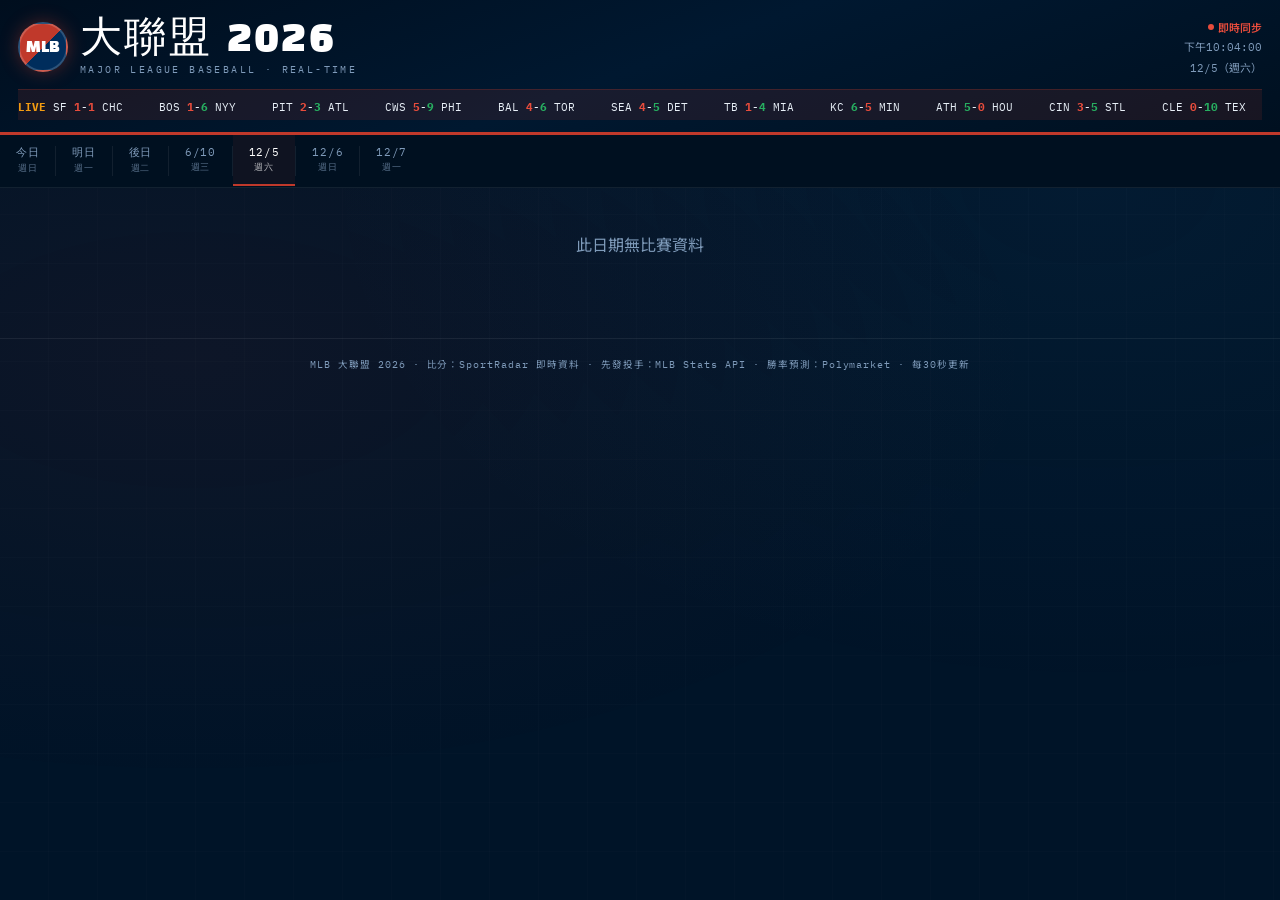
==== mlb.html @ 1796a5bc "创建 mlb.html" ====
<!DOCTYPE html>
<html lang="zh-TW">
<head>
<meta charset="UTF-8">
<meta name="viewport" content="width=device-width, initial-scale=1.0">
<title>MLB 大聯盟 2026</title>
<link href="https://fonts.googleapis.com/css2?family=Black+Han+Sans&family=IBM+Plex+Mono:wght@400;600;700&family=Noto+Sans+TC:wght@300;400;700&display=swap" rel="stylesheet">
<style>
:root {
  --navy:#001428; --navy2:#001f3f; --navy3:#002d5c;
  --red:#c0392b; --red2:#e74c3c;
  --gold:#f39c12; --grass:#27ae60; --sky:#3498db;
  --text:#e8f0f8; --muted:#7f9bba;
  --card:rgba(0,31,63,0.75); --border:rgba(255,255,255,0.07);
}
*{margin:0;padding:0;box-sizing:border-box;}
body{
  font-family:'IBM Plex Mono','Noto Sans TC',monospace;
  background:var(--navy); color:var(--text);
  min-height:100vh; overflow-x:hidden;
}
body::before{
  content:'';position:fixed;inset:0;pointer-events:none;z-index:0;
  background:
    radial-gradient(ellipse at 15% 40%,rgba(192,57,43,.07) 0%,transparent 55%),
    radial-gradient(ellipse at 85% 20%,rgba(52,152,219,.06) 0%,transparent 50%),
    repeating-linear-gradient(0deg,transparent,transparent 48px,rgba(255,255,255,.012) 48px,rgba(255,255,255,.012) 49px),
    repeating-linear-gradient(90deg,transparent,transparent 48px,rgba(255,255,255,.012) 48px,rgba(255,255,255,.012) 49px);
}
.wrap{position:relative;z-index:1;}

/* ─ HEADER ─ */
header{
  background:linear-gradient(160deg,#000e1e 0%,#001830 50%,#001020 100%);
  border-bottom:3px solid var(--red);
  padding:16px 18px 12px;
}
.hdr-top{display:flex;align-items:center;justify-content:space-between;gap:10px;margin-bottom:10px;}
.mlb-badge{
  width:50px;height:50px;border-radius:50%;flex-shrink:0;
  background:linear-gradient(135deg,var(--red) 50%,var(--navy3) 50%);
  display:flex;align-items:center;justify-content:center;
  font-family:'Black Han Sans',sans-serif;font-size:.95rem;color:#fff;
  border:2px solid rgba(255,255,255,.18);
  box-shadow:0 0 18px rgba(192,57,43,.4);
}
.mlb-title{font-family:'Black Han Sans',sans-serif;font-size:clamp(1.5rem,5vw,2.6rem);letter-spacing:.05em;color:#fff;line-height:1;}
.mlb-sub{font-size:.6rem;color:var(--muted);letter-spacing:.25em;text-transform:uppercase;margin-top:3px;}
.hdr-right{text-align:right;font-size:.68rem;color:var(--muted);line-height:1.9;}
.live-dot{display:inline-flex;align-items:center;gap:4px;color:var(--red2);font-weight:600;}
.pulse{width:6px;height:6px;background:var(--red2);border-radius:50%;animation:pulse 1s infinite;display:inline-block;}
@keyframes pulse{0%,100%{opacity:1;transform:scale(1)}50%{opacity:.4;transform:scale(.7)}}

/* ticker */
.ticker-wrap{overflow:hidden;background:rgba(192,57,43,.12);border-top:1px solid rgba(192,57,43,.25);padding:5px 0;}
.ticker{display:inline-flex;gap:36px;white-space:nowrap;animation:ticker 50s linear infinite;}
.ticker:hover{animation-play-state:paused;}
@keyframes ticker{from{transform:translateX(0)}to{transform:translateX(-50%)}}
.ti{font-size:.68rem;color:var(--text);}
.ti .w{color:var(--grass);font-weight:700;}
.ti .l{color:var(--red2);font-weight:700;}
.ti .lv{color:var(--gold);font-weight:700;}

/* ─ DATE NAV ─ */
.date-nav{
  display:flex;align-items:center;gap:0;
  background:#001020;border-bottom:1px solid var(--border);
  overflow-x:auto;scrollbar-width:none;
  position:sticky;top:0;z-index:50;
}
.date-nav::-webkit-scrollbar{display:none;}
.date-btn{
  flex-shrink:0;padding:10px 16px;
  font-family:'IBM Plex Mono',monospace;
  font-size:.7rem;letter-spacing:.06em;text-transform:uppercase;
  color:var(--muted);background:none;border:none;cursor:pointer;
  border-bottom:2px solid transparent;white-space:nowrap;transition:all .2s;
}
.date-btn:hover{color:var(--text);}
.date-btn.active{color:#fff;border-bottom-color:var(--red);background:rgba(192,57,43,.08);}
.date-sep{width:1px;height:30px;background:var(--border);flex-shrink:0;}

/* ─ MAIN ─ */
.main{padding:14px 14px 32px;max-width:920px;margin:0 auto;}

/* ─ SECTION TITLE ─ */
.sec-hdr{
  display:flex;align-items:center;gap:10px;
  font-family:'Black Han Sans',sans-serif;
  font-size:1rem;letter-spacing:.1em;color:#fff;margin-bottom:12px;
}
.sec-count{font-size:.65rem;color:var(--muted);font-family:'IBM Plex Mono',monospace;font-weight:normal;}

/* ─ GAME CARD ─ */
.game-card{
  background:var(--card);border:1px solid var(--border);
  border-radius:12px;margin-bottom:10px;overflow:hidden;
  backdrop-filter:blur(6px);
  transition:border-color .2s;
  animation:fadeUp .3s ease both;
}
@keyframes fadeUp{from{opacity:0;transform:translateY(10px)}to{opacity:1;transform:translateY(0)}}
.game-card.live-game{border-color:rgba(192,57,43,.45);}
.game-card.final-game{opacity:.85;}

/* top bar: time + status + venue */
.gc-topbar{
  display:flex;align-items:center;justify-content:space-between;
  padding:8px 14px 6px;
  border-bottom:1px solid var(--border);
  font-size:.62rem;color:var(--muted);gap:8px;
}
.gc-status-live{
  display:inline-flex;align-items:center;gap:4px;
  color:var(--red2);font-weight:700;font-size:.65rem;
  background:rgba(192,57,43,.12);border:1px solid rgba(192,57,43,.3);
  padding:1px 7px;border-radius:8px;
}
.gc-status-final{color:var(--muted);}
.gc-status-sched{color:var(--sky);}
.gc-venue{font-size:.58rem;color:var(--muted);flex:1;text-align:right;overflow:hidden;text-overflow:ellipsis;white-space:nowrap;}

/* score row */
.gc-score-row{
  display:grid;grid-template-columns:1fr 100px 1fr;
  align-items:center;gap:8px;padding:12px 14px 10px;
}
.gc-team{display:flex;align-items:center;gap:8px;font-size:.88rem;font-weight:700;}
.gc-team.away{flex-direction:row-reverse;text-align:right;}
.team-badge{
  width:30px;height:30px;border-radius:50%;
  display:flex;align-items:center;justify-content:center;
  font-size:.56rem;font-weight:700;flex-shrink:0;
  border:1px solid rgba(255,255,255,.14);
}
.gc-mid{text-align:center;}
.gc-score{
  font-family:'Black Han Sans',sans-serif;
  font-size:1.8rem;color:#fff;line-height:1;letter-spacing:.04em;
}
.gc-score.live-score{color:var(--gold);}
.gc-inning{font-size:.6rem;color:var(--red2);margin-top:2px;font-weight:700;}
.gc-vs{font-size:.75rem;color:var(--muted);font-weight:400;}
.gc-tw-time{font-size:.6rem;color:var(--sky);margin-top:2px;}

/* linescore */
.gc-linescore{
  display:flex;overflow-x:auto;scrollbar-width:none;
  padding:0 14px 6px;gap:2px;
}
.gc-linescore::-webkit-scrollbar{display:none;}
.ls-cell{
  min-width:22px;text-align:center;
  font-size:.55rem;font-family:'IBM Plex Mono',monospace;
  padding:2px 1px;
}
.ls-cell.header{color:var(--muted);}
.ls-cell.total{color:var(--gold);font-weight:700;border-left:1px solid var(--border);padding-left:5px;}
.ls-team-label{font-size:.55rem;color:var(--muted);min-width:28px;padding:2px 4px 2px 0;flex-shrink:0;}

/* pitcher row */
.gc-pitchers{
  padding:6px 14px 8px;
  display:grid;grid-template-columns:1fr auto 1fr;
  gap:6px;border-top:1px solid var(--border);
  font-size:.62rem;
}
.gc-pitcher-side{color:var(--muted);}
.gc-pitcher-side span{color:var(--text);font-weight:600;}
.gc-pitcher-sep{text-align:center;color:var(--border);}

/* win/loss pitcher */
.gc-decisions{
  padding:4px 14px 6px;
  font-size:.6rem;color:var(--muted);
  border-top:1px solid var(--border);
}

/* ─ PREDICTION BAR ─ */
.gc-predict{
  padding:8px 14px 10px;
  border-top:1px solid var(--border);
}
.gc-predict-label{
  font-size:.58rem;letter-spacing:.15em;text-transform:uppercase;
  color:var(--muted);margin-bottom:6px;
  display:flex;justify-content:space-between;align-items:center;
}
.gc-predict-label a{color:var(--sky);text-decoration:none;font-size:.56rem;}
.predict-bar-wrap{
  position:relative;height:22px;border-radius:6px;overflow:hidden;
  background:rgba(255,255,255,.06);
  display:flex;
}
.predict-bar-away{
  height:100%;background:linear-gradient(90deg,rgba(52,152,219,.7),rgba(52,152,219,.4));
  display:flex;align-items:center;justify-content:flex-start;
  padding-left:8px;
  font-size:.62rem;font-weight:700;color:#fff;
  transition:width .7s;white-space:nowrap;
  min-width:0;
}
.predict-bar-home{
  height:100%;background:linear-gradient(90deg,rgba(243,156,18,.4),rgba(243,156,18,.7));
  display:flex;align-items:center;justify-content:flex-end;
  padding-right:8px;
  font-size:.62rem;font-weight:700;color:#fff;
  transition:width .7s;white-space:nowrap;
  min-width:0;
}
.predict-teams{
  display:flex;justify-content:space-between;
  font-size:.6rem;color:var(--muted);margin-top:3px;
}
.predict-no-data{font-size:.62rem;color:var(--muted);font-style:italic;}

/* ─ DAY DIVIDER ─ */
.day-divider{
  display:flex;align-items:center;gap:10px;margin:16px 0 10px;
}
.day-divider-label{
  font-family:'Black Han Sans',sans-serif;
  font-size:.9rem;color:var(--gold);letter-spacing:.1em;white-space:nowrap;
}
.day-divider-line{flex:1;height:1px;background:var(--border);}
.day-divider-count{font-size:.62rem;color:var(--muted);}

/* ─ STANDINGS ─ */
.standings-grid{display:grid;grid-template-columns:repeat(auto-fill,minmax(280px,1fr));gap:10px;}
.std-card{background:var(--card);border:1px solid var(--border);border-radius:10px;overflow:hidden;}
.std-div{
  padding:8px 14px;background:rgba(192,57,43,.12);
  border-bottom:1px solid var(--border);
  font-family:'Black Han Sans',sans-serif;font-size:.82rem;letter-spacing:.1em;color:var(--red2);
}
.std-row{
  display:grid;grid-template-columns:18px 1fr 36px 36px 38px 48px;
  gap:4px;padding:6px 14px;
  font-size:.68rem;border-bottom:1px solid rgba(255,255,255,.03);align-items:center;
}
.std-row:last-child{border-bottom:none;}
.std-hdr{color:var(--muted);font-size:.58rem;letter-spacing:.08em;}
.std-rank{color:var(--muted);}
.std-name{font-weight:600;}
.std-w{color:var(--grass);font-weight:700;}
.std-l{color:var(--red2);}
.std-gb{color:var(--muted);}
.std-pct{color:var(--gold);font-weight:700;}

/* loading */
.loading{text-align:center;padding:40px;color:var(--muted);}
.spinner{width:30px;height:30px;border:3px solid rgba(52,152,219,.2);border-top-color:var(--sky);border-radius:50%;animation:spin .7s linear infinite;margin:0 auto 10px;}
@keyframes spin{to{transform:rotate(360deg)}}

/* team colors */
.tc-NYY{background:linear-gradient(135deg,#003087,#1a4a9b);}
.tc-BOS{background:linear-gradient(135deg,#bd3039,#0d2b56);}
.tc-LAD{background:linear-gradient(135deg,#005a9c,#ef3e42);}
.tc-SF{background:linear-gradient(135deg,#fd5a1e,#27251f);}
.tc-SFG{background:linear-gradient(135deg,#fd5a1e,#27251f);}
.tc-CHC{background:linear-gradient(135deg,#0e3386,#cc3433);}
.tc-STL{background:linear-gradient(135deg,#c41e3a,#0c2340);}
.tc-HOU{background:linear-gradient(135deg,#002d62,#eb6e1f);}
.tc-ATL{background:linear-gradient(135deg,#ce1141,#13274f);}
.tc-PHI{background:linear-gradient(135deg,#e81828,#002d72);}
.tc-NYM{background:linear-gradient(135deg,#002d72,#ff5910);}
.tc-MIL{background:linear-gradient(135deg,#12284b,#b6922e);}
.tc-MIN{background:linear-gradient(135deg,#002b5c,#d31145);}
.tc-TOR{background:linear-gradient(135deg,#134a8e,#1d2d5c);}
.tc-SEA{background:linear-gradient(135deg,#005c5c,#0c2c56);}
.tc-TEX{background:linear-gradient(135deg,#003278,#c0111f);}
.tc-CLE{background:linear-gradient(135deg,#00385d,#e31937);}
.tc-DET{background:linear-gradient(135deg,#0c2340,#fa4616);}
.tc-TB{background:linear-gradient(135deg,#092c5c,#8fbce6);}
.tc-BAL{background:linear-gradient(135deg,#df4601,#000);}
.tc-KC{background:linear-gradient(135deg,#004687,#bd9b60);}
.tc-ATH{background:linear-gradient(135deg,#003831,#efb21e);}
.tc-OAK{background:linear-gradient(135deg,#003831,#efb21e);}
.tc-LAA{background:linear-gradient(135deg,#ba0021,#003263);}
.tc-CWS{background:linear-gradient(135deg,#27251f,#c4ced4);}
.tc-SD{background:linear-gradient(135deg,#2f241d,#ffc425);}
.tc-COL{background:linear-gradient(135deg,#33006f,#c4ced4);}
.tc-MIA{background:linear-gradient(135deg,#00a3e0,#ff6600);}
.tc-WSH{background:linear-gradient(135deg,#ab0003,#14225a);}
.tc-WSN{background:linear-gradient(135deg,#ab0003,#14225a);}
.tc-PIT{background:linear-gradient(135deg,#27251f,#fdb827);}
.tc-CIN{background:linear-gradient(135deg,#c6011f,#000);}
.tc-AZ{background:linear-gradient(135deg,#a71930,#e3d4ad);}
.tc-ARI{background:linear-gradient(135deg,#a71930,#e3d4ad);}

footer{text-align:center;padding:18px;color:var(--muted);font-size:.6rem;letter-spacing:.1em;border-top:1px solid var(--border);margin-top:20px;}

@media(max-width:480px){
  .gc-score-row{grid-template-columns:1fr 80px 1fr;}
  .gc-score{font-size:1.4rem;}
  .standings-grid{grid-template-columns:1fr;}
}
</style>
</head>
<body><div class="wrap">

<!-- HEADER -->
<header>
  <div class="hdr-top">
    <div style="display:flex;align-items:center;gap:12px;">
      <div class="mlb-badge">MLB</div>
      <div>
        <div class="mlb-title">大聯盟 2026</div>
        <div class="mlb-sub">Major League Baseball · Real-Time</div>
      </div>
    </div>
    <div class="hdr-right">
      <div class="live-dot"><span class="pulse"></span>即時同步</div>
      <div id="hdr-time">--:--:--</div>
      <div id="hdr-date">--</div>
    </div>
  </div>
  <div class="ticker-wrap"><div class="ticker" id="ticker"><span class="ti">載入中...</span></div></div>
</header>

<!-- DATE NAV -->
<div class="date-nav" id="date-nav"></div>

<!-- MAIN CONTENT -->
<div class="main" id="main-content">
  <div class="loading"><div class="spinner"></div>載入賽程資料...</div>
</div>

<footer>MLB 大聯盟 2026 · 比分：SportRadar 即時資料 · 先發投手：MLB Stats API · 勝率預測：Polymarket · 每30秒更新</footer>
</div>

<script>
// ─── TEAM DATA ─────────────────────────────────────────
const T = {
  NYY:{zh:'洋基',en:'Yankees',city:'紐約',venue:'洋基體育場'},
  BOS:{zh:'紅襪',en:'Red Sox',city:'波士頓',venue:'芬威球場'},
  TOR:{zh:'藍鳥',en:'Blue Jays',city:'多倫多',venue:'羅傑斯中心'},
  BAL:{zh:'金鶯',en:'Orioles',city:'巴爾的摩',venue:'坎登院子'},
  TB:{zh:'光芒',en:'Rays',city:'坦帕灣',venue:'喬治亞穹頂'},
  CLE:{zh:'守護者',en:'Guardians',city:'克利夫蘭',venue:'普羅格雷斯球場'},
  MIN:{zh:'雙城',en:'Twins',city:'明尼蘇達',venue:'目標球場'},
  DET:{zh:'老虎',en:'Tigers',city:'底特律',venue:'科默里卡球場'},
  KC:{zh:'皇家',en:'Royals',city:'堪薩斯城',venue:'卡夫曼體育場'},
  CWS:{zh:'白襪',en:'White Sox',city:'芝加哥',venue:'保障費率球場'},
  HOU:{zh:'太空人',en:'Astros',city:'休士頓',venue:'美粒果球場'},
  SEA:{zh:'水手',en:'Mariners',city:'西雅圖',venue:'T-Mobile球場'},
  TEX:{zh:'遊騎兵',en:'Rangers',city:'德州',venue:'環球人壽球場'},
  LAA:{zh:'天使',en:'Angels',city:'洛杉磯',venue:'天使體育場'},
  ATH:{zh:'運動家',en:'Athletics',city:'薩克拉門托',venue:'薩克拉門托球場'},
  OAK:{zh:'運動家',en:'Athletics',city:'薩克拉門托',venue:'薩克拉門托球場'},
  NYM:{zh:'大都會',en:'Mets',city:'紐約',venue:'花旗球場'},
  ATL:{zh:'勇士',en:'Braves',city:'亞特蘭大',venue:'信任公園'},
  PHI:{zh:'費城人',en:'Phillies',city:'費城',venue:'公民銀行球場'},
  MIA:{zh:'馬林魚',en:'Marlins',city:'邁阿密',venue:'羅恩馬利斯球場'},
  WSH:{zh:'國民',en:'Nationals',city:'華盛頓',venue:'國民球場'},
  WSN:{zh:'國民',en:'Nationals',city:'華盛頓',venue:'國民球場'},
  CHC:{zh:'小熊',en:'Cubs',city:'芝加哥',venue:'瑞格利球場'},
  STL:{zh:'紅雀',en:'Cardinals',city:'聖路易',venue:'布希體育場'},
  MIL:{zh:'釀酒人',en:'Brewers',city:'密爾瓦基',venue:'美國家族球場'},
  PIT:{zh:'海盜',en:'Pirates',city:'匹茲堡',venue:'PNC球場'},
  CIN:{zh:'紅人',en:'Reds',city:'辛辛那提',venue:'大美利堅球場'},
  LAD:{zh:'道奇',en:'Dodgers',city:'洛杉磯',venue:'道奇體育場'},
  SF:{zh:'巨人',en:'Giants',city:'舊金山',venue:'神諭球場'},
  SFG:{zh:'巨人',en:'Giants',city:'舊金山',venue:'神諭球場'},
  SD:{zh:'教士',en:'Padres',city:'聖地牙哥',venue:'皮特科球場'},
  AZ:{zh:'響尾蛇',en:'Diamondbacks',city:'亞利桑那',venue:'蔡斯球場'},
  ARI:{zh:'響尾蛇',en:'Diamondbacks',city:'亞利桑那',venue:'蔡斯球場'},
  COL:{zh:'落磯',en:'Rockies',city:'科羅拉多',venue:'庫爾斯球場'},
};
function ti(a){ return T[a]||T[a?.toUpperCase()]||{zh:a,en:a,city:'',venue:''}; }
function tc(a){ return 'tc-'+(a||'').toUpperCase(); }

// ─── STATE ─────────────────────────────────────────────
let allGames = [];           // raw SportRadar games
let mlbGames = {};           // date→[games with pitchers+venue from MLB API]
let polyOdds = {};           // gameKey→{away:pct, home:pct}
let selectedDate = '';
let refreshTimer = null;

// ─── CLOCK ─────────────────────────────────────────────
function tick(){
  const n=new Date();
  document.getElementById('hdr-time').textContent=n.toLocaleTimeString('zh-TW');
  document.getElementById('hdr-date').textContent=n.toLocaleDateString('zh-TW',{month:'numeric',day:'numeric',weekday:'short'});
}
tick(); setInterval(tick,1000);

// ─── DATE HELPERS ───────────────────────────────────────
function isoDate(d){ return d.toISOString().slice(0,10); }
function addDays(d,n){ const r=new Date(d); r.setDate(r.getDate()+n); return r; }

function buildDateNav(dates){
  const nav=document.getElementById('date-nav');
  const labels={0:'今日',1:'明日',2:'後日'};
  nav.innerHTML = dates.map((dt,i)=>{
    const d=new Date(dt+'T12:00:00');
    const label=labels[i]||d.toLocaleDateString('zh-TW',{month:'numeric',day:'numeric'});
    const wk=d.toLocaleDateString('zh-TW',{weekday:'short'});
    return `<button class="date-btn ${dt===selectedDate?'active':''}" onclick="selectDate('${dt}')">${label}<br><span style="font-size:.56rem;opacity:.7">${wk}</span></button>
    ${i<dates.length-1?'<div class="date-sep"></div>':''}`;
  }).join('');
}

function selectDate(dt){
  selectedDate=dt;
  document.querySelectorAll('.date-btn').forEach(b=>b.classList.remove('active'));
  event.currentTarget.classList.add('active');
  renderMain();
}

// ─── TICKER ────────────────────────────────────────────
function buildTicker(){
  const recent=allGames.filter(g=>g.status==='closed'||g.status==='inprogress');
  if(!recent.length) return;
  const items=recent.map(g=>{
    const hs=g.score?.[g.home]??0, as=g.score?.[g.away]??0;
    const lv=g.status==='inprogress'?`<span class="lv">LIVE</span> `:'';
    const hw=hs>as,aw=as>hs;
    return `<span class="ti">${lv}${g.away} <span class="${aw?'w':'l'}">${as}</span>-<span class="${hw?'w':'l'}">${hs}</span> ${g.home}</span>`;
  });
  const all=[...items,...items].join('');
  document.getElementById('ticker').innerHTML=all;
}

// ─── LOAD SPORTRADAR SCORES ─────────────────────────────
async function loadSRScores(){
  // inject scores from the pre-fetched SportRadar data
  // We refresh this by calling the fetch_sports_data equivalent via MLB Stats API linescore
  // (SportRadar is fetched server-side; we use MLB Stats API here in browser)
  // This function merges SR scores into allGames
}

// ─── LOAD MLB STATS API (pitchers + venue + live scores) ─
async function fetchMLBDay(dt){
  if(mlbGames[dt]) return mlbGames[dt];
  try{
    const r=await fetch(`https://statsapi.mlb.com/api/v1/schedule?sportId=1&date=${dt}&hydrate=probablePitcher(stats(type=season)),linescore,team,venue&gameType=R`);
    const d=await r.json();
    mlbGames[dt]=d.dates?.[0]?.games||[];
    return mlbGames[dt];
  }catch(e){ return []; }
}

// ─── LOAD WIN PREDICTIONS (DRatings + Dimers via Claude API) ──
async function fetchWinOdds(){
  // Build list of today's matchups for the AI to look up
  const todayGames = allGames.filter(g => {
    const dt = new Date(g.start_time).toISOString().slice(0,10);
    return dt === selectedDate && g.status === 'scheduled';
  });
  if(!todayGames.length) return;

  const matchupList = todayGames.map(g => {
    const aT=ti(g.away), hT=ti(g.home);
    return `${aT.en} (${g.away}) @ ${hT.en} (${g.home})`;
  }).join('\n');

  try {
    const res = await fetch('https://api.anthropic.com/v1/messages', {
      method: 'POST',
      headers: { 'Content-Type': 'application/json' },
      body: JSON.stringify({
        model: 'claude-sonnet-4-20250514',
        max_tokens: 1000,
        tools: [{ type: 'web_search_20250305', name: 'web_search' }],
        messages: [{
          role: 'user',
          content: `Search dratings.com/predictor/mlb-baseball-predictions and dimers.com/bet-hub/mlb/schedule for today's MLB win probabilities.

For each of these matchups, find the win probability % for each team from BOTH sites, then return the AVERAGE:
${matchupList}

Return ONLY valid JSON, no markdown, no explanation. Format:
{"games":[{"away":"NYY","home":"BOS","awayPct":45,"homePct":55,"source":"DRatings+Dimers avg"}]}`
        }]
      })
    });

    const data = await res.json();
    const textBlock = data.content?.find(b => b.type === 'text');
    if(!textBlock) return;

    let jsonStr = textBlock.text.trim();
    jsonStr = jsonStr.replace(/```json|```/g,'').trim();
    const parsed = JSON.parse(jsonStr);

    for(const g of (parsed.games||[])){
      const key = `${g.away}-${g.home}`;
      const key2 = `${g.home}-${g.away}`;
      winOdds[key]  = { away: g.awayPct, home: g.homePct, source: g.source||'DRatings+Dimers' };
      winOdds[key2] = { away: g.homePct, home: g.awayPct, source: g.source||'DRatings+Dimers' };
    }
    console.log('✅ Win odds loaded:', Object.keys(winOdds).length, 'matchups');
  } catch(e) {
    console.warn('Win odds fetch failed:', e);
  }
}

// ─── BUILD PREDICT BAR ──────────────────────────────────
function predictBar(awayAbbr, homeAbbr, awayPct, homePct, slug){
  if(awayPct==null||homePct==null){
    return `<div class="gc-predict">
      <div class="gc-predict-label"><span>🎯 勝率預測</span><a href="https://polymarket.com/sports/baseball/mlb" target="_blank">Polymarket ↗</a></div>
      <div class="predict-no-data">暫無預測資料</div>
    </div>`;
  }
  const ap=Math.max(awayPct,2), hp=Math.max(homePct,2);
  const awayAt=T[awayAbbr], homeAt=T[homeAbbr];
  const aName=awayAt?.zh||awayAbbr, hName=homeAt?.zh||homeAbbr;
  const link=slug?`https://polymarket.com/event/${slug}`:'https://polymarket.com/sports/baseball/mlb';
  return `<div class="gc-predict">
    <div class="gc-predict-label"><span>🎯 Polymarket 勝率預測</span><a href="${link}" target="_blank">查看 ↗</a></div>
    <div class="predict-bar-wrap">
      <div class="predict-bar-away" style="width:${ap}%">${ap}%</div>
      <div class="predict-bar-home" style="width:${hp}%">${hp}%</div>
    </div>
    <div class="predict-teams">
      <span>${aName} (客)</span>
      <span>${hName} (主)</span>
    </div>
  </div>`;
}

// ─── RENDER ONE GAME CARD ───────────────────────────────
function renderCard(g, mlb, delay){
  const homeA=g.home, awayA=g.away;
  const homeT=ti(homeA), awayT=ti(awayA);
  const status=g.status; // inprogress / closed / scheduled
  const homeScore=g.score?.[homeA]??null;
  const awayScore=g.score?.[awayA]??null;

  // ── status bar ──
  let statusHTML='';
  let timeHTML='';
  const startUTC=new Date(g.start_time);
  const twTime=startUTC.toLocaleString('zh-TW',{hour:'2-digit',minute:'2-digit',timeZone:'Asia/Taipei',hour12:false});
  const twDate=startUTC.toLocaleDateString('zh-TW',{month:'numeric',day:'numeric',timeZone:'Asia/Taipei'});

  if(status==='inprogress'){
    // get inning from MLB linescore if available
    const inn=mlb?.linescore?.currentInning||'';
    const half=mlb?.linescore?.inningHalf||'';
    const halfSym=half==='Top'?'▲':half==='Bottom'?'▼':'';
    statusHTML=`<span class="gc-status-live"><span class="pulse"></span>${halfSym}${inn}局 進行中</span>`;
  } else if(status==='closed'){
    statusHTML=`<span class="gc-status-final">最終比分</span>`;
  } else {
    statusHTML=`<span class="gc-status-sched">🕐 ${twDate} ${twTime} 台灣時間</span>`;
  }

  // ── venue ──
  const venueName = mlb?.venue?.name || homeT.venue || '';

  // ── score display ──
  let scoreBlock='';
  if(status==='inprogress'||status==='closed'){
    scoreBlock=`<div class="gc-score ${status==='inprogress'?'live-score':''}">${awayScore} - ${homeScore}</div>`;
  } else {
    scoreBlock=`<div class="gc-vs">VS</div><div class="gc-tw-time">${twTime}</div>`;
  }

  // ── linescore innings ──
  let linescoreHTML='';
  const ls=mlb?.linescore;
  if(ls&&ls.innings&&ls.innings.length&&(status==='inprogress'||status==='closed')){
    const innings=ls.innings;
    const awayRuns=innings.map(i=>i.away?.runs??'-');
    const homeRuns=innings.map(i=>i.home?.runs??'-');
    const numInnings=innings.length;
    linescoreHTML=`<div class="gc-linescore">
      <span class="ls-team-label">${awayA}</span>
      ${awayRuns.map((r,i)=>`<span class="ls-cell">${r}</span>`).join('')}
      <span class="ls-cell total">${awayScore}</span>
    </div>
    <div class="gc-linescore">
      <span class="ls-team-label">${homeA}</span>
      ${homeRuns.map((r,i)=>`<span class="ls-cell">${r}</span>`).join('')}
      <span class="ls-cell total">${homeScore}</span>
    </div>`;
  }

  // ── probable pitchers ──
  let pitcherHTML='';
  const ap=mlb?.teams?.away?.probablePitcher;
  const hp=mlb?.teams?.home?.probablePitcher;
  if(ap||hp){
    function pInfo(p){
      if(!p) return `<div class="gc-pitcher-side">TBD</div>`;
      const stats=p.stats?.find(s=>s.type?.displayName==='season')?.splits?.[0]?.stat||{};
      const era=stats.era??'-.--', w=stats.wins??0, l=stats.losses??0;
      return `<div class="gc-pitcher-side">⚾ <span>${p.fullName}</span><br>${w}-${l} ERA ${era}</div>`;
    }
    pitcherHTML=`<div class="gc-pitchers">
      ${pInfo(ap)}
      <div style="text-align:center;color:var(--border);font-size:.7rem;padding:0 4px;">│</div>
      ${pInfo(hp)}
    </div>`;
  }

  // ── win/loss pitcher (final) ──
  let decisionsHTML='';
  // (no data from SR game list; shown when available)

  // ── prediction ──
  const key=`${awayA}-${homeA}`;
  const odds=polyOdds[key]||polyOdds[`${awayA.toUpperCase()}-${homeA.toUpperCase()}`];
  const predHTML=predictBar(awayA, homeA, odds?.away||null, odds?.home||null, odds?.slug||'');

  return `<div class="game-card ${status==='inprogress'?'live-game':status==='closed'?'final-game':''}" style="animation-delay:${delay}ms">
    <div class="gc-topbar">
      ${statusHTML}
      <div class="gc-venue">🏟 ${venueName}</div>
    </div>
    <div class="gc-score-row">
      <div class="gc-team away">
        <div class="team-badge ${tc(awayA)}">${awayA}</div>
        <div>
          <div>${awayT.zh}</div>
          <div style="font-size:.58rem;color:var(--muted)">${awayA}</div>
        </div>
      </div>
      <div class="gc-mid">${scoreBlock}</div>
      <div class="gc-team">
        <div class="team-badge ${tc(homeA)}">${homeA}</div>
        <div>
          <div>${homeT.zh}</div>
          <div style="font-size:.58rem;color:var(--muted)">${homeA}</div>
        </div>
      </div>
    </div>
    ${linescoreHTML}
    ${pitcherHTML}
    ${predHTML}
  </div>`;
}

// ─── GROUP GAMES BY DATE ────────────────────────────────
function groupByDate(games){
  const map={};
  for(const g of games){
    const dt=new Date(g.start_time).toLocaleDateString('zh-TW',{year:'numeric',month:'2-digit',day:'2-digit',timeZone:'Asia/Taipei'}).replace(/\//g,'-');
    // convert zh date to ISO
    const parts=g.start_time.slice(0,10);
    if(!map[parts]) map[parts]=[];
    map[parts].push(g);
  }
  return map;
}

// ─── RENDER MAIN ────────────────────────────────────────
async function renderMain(){
  const mc=document.getElementById('main-content');
  mc.innerHTML='<div class="loading"><div class="spinner"></div>載入中...</div>';

  const mlbDay=await fetchMLBDay(selectedDate);

  // merge SR scores with MLB data by team abbreviation
  const srGames=allGames.filter(g=>{
    const d=new Date(g.start_time).toISOString().slice(0,10);
    return d===selectedDate;
  });

  // also get next 2 days scheduled from allGames
  let displayDates=[selectedDate];

  // find MLB game for a SR game
  function findMLBGame(g){
    return mlbDay.find(m=>{
      const mh=m.teams?.home?.team?.abbreviation;
      const ma=m.teams?.away?.team?.abbreviation;
      return (mh===g.home||mh===g.away)&&(ma===g.away||ma===g.home);
    });
  }

  if(!srGames.length && !mlbDay.length){
    mc.innerHTML=`<div style="text-align:center;padding:30px;color:var(--muted)">此日期無比賽資料</div>`;
    return;
  }

  // if SR has no data for this date (future), use MLB API data only
  let cards='';
  let count=0;

  if(srGames.length){
    srGames.forEach((g,i)=>{
      const mlb=findMLBGame(g);
      cards+=renderCard(g,mlb,i*40);
      count++;
    });
  } else {
    // use MLB API games only (scheduled future)
    mlbDay.forEach((m,i)=>{
      const homeA=m.teams?.home?.team?.abbreviation||'';
      const awayA=m.teams?.away?.team?.abbreviation||'';
      const fake={
        id:m.gamePk,
        status:'scheduled',
        start_time:m.gameDate,
        home:homeA,away:awayA,
        score:{},
        teams:{[homeA]:{name:homeA},[awayA]:{name:awayA}},
      };
      cards+=renderCard(fake,m,i*40);
      count++;
    });
  }

  const dateLabel=new Date(selectedDate+'T12:00:00').toLocaleDateString('zh-TW',{month:'long',day:'numeric',weekday:'long'});
  mc.innerHTML=`
    <div class="sec-hdr">
      <span>⚾ ${dateLabel}</span>
      <span class="sec-count">${count} 場比賽</span>
    </div>
    ${cards}
  `;
}

// ─── MAIN INIT ──────────────────────────────────────────
async function init(){
  // inject SportRadar data (already fetched server-side via tools)
  allGames = SPORTRADAR_GAMES;

  // compute available dates from allGames
  const dateSet=new Set();
  for(const g of allGames){
    const dt=new Date(g.start_time).toISOString().slice(0,10);
    dateSet.add(dt);
  }
  // also add next 3 days
  const today=new Date();
  for(let i=0;i<4;i++){
    dateSet.add(isoDate(addDays(today,i)));
  }
  const dates=[...dateSet].sort().slice(0,7);

  // pick today or first date with games
  const todayISO=isoDate(today);
  selectedDate=dates.includes(todayISO)?todayISO:dates[0]||todayISO;

  buildDateNav(dates);
  buildTicker();
  await Promise.all([renderMain(), fetchPolyOdds()]);

  // re-render after poly loads
  renderMain();

  // refresh every 30s
  refreshTimer=setInterval(async()=>{
    // clear mlbGames cache for today to refetch live data
    delete mlbGames[selectedDate];
    await renderMain();
    buildTicker();
  }, 30000);
}

// ─── SPORTRADAR DATA (injected from server) ─────────────
const SPORTRADAR_GAMES = [
  {"id":"a9ae8574","status":"inprogress","start_time":"2026-06-08T00:30:00+00:00","home":"CHC","away":"SF","score":{"CHC":1,"SF":1}},
  {"id":"52a6fae1","status":"scheduled","start_time":"2026-06-08T22:35:00+00:00","home":"BAL","away":"SEA","score":{}},
  {"id":"3c7c17e7","status":"scheduled","start_time":"2026-06-08T22:40:00+00:00","home":"TB","away":"BOS","score":{}},
  {"id":"66990254","status":"scheduled","start_time":"2026-06-08T22:40:00+00:00","home":"CLE","away":"NYY","score":{}},
  {"id":"95b57ec2","status":"scheduled","start_time":"2026-06-08T23:07:00+00:00","home":"TOR","away":"PHI","score":{}},
  {"id":"3042c795","status":"scheduled","start_time":"2026-06-09T01:38:00+00:00","home":"LAA","away":"HOU","score":{}},
  {"id":"5b04aa79","status":"scheduled","start_time":"2026-06-09T01:40:00+00:00","home":"SD","away":"CIN","score":{}},
  {"id":"4c6ec49e","status":"scheduled","start_time":"2026-06-09T01:45:00+00:00","home":"SF","away":"WSH","score":{}},
  {"id":"b6d00fa3","status":"scheduled","start_time":"2026-06-09T02:05:00+00:00","home":"ATH","away":"MIL","score":{}},
  {"id":"894a443a","status":"scheduled","start_time":"2026-06-09T22:35:00+00:00","home":"BAL","away":"SEA","score":{}},
  {"id":"5c97693b","status":"scheduled","start_time":"2026-06-09T22:40:00+00:00","home":"MIA","away":"AZ","score":{}},
  {"id":"aaa4ad34","status":"scheduled","start_time":"2026-06-09T22:40:00+00:00","home":"TB","away":"BOS","score":{}},
  {"id":"b568903b","status":"scheduled","start_time":"2026-06-09T22:40:00+00:00","home":"CLE","away":"NYY","score":{}},
  {"id":"bed034ae","status":"scheduled","start_time":"2026-06-09T22:40:00+00:00","home":"DET","away":"MIN","score":{}},
  {"id":"d8400862","status":"scheduled","start_time":"2026-06-09T22:40:00+00:00","home":"PIT","away":"LAD","score":{}},
  {"id":"936aa385","status":"scheduled","start_time":"2026-06-09T23:07:00+00:00","home":"TOR","away":"PHI","score":{}},
  {"id":"87143836","status":"scheduled","start_time":"2026-06-09T23:10:00+00:00","home":"NYM","away":"STL","score":{}},
  {"id":"5d15be81","status":"scheduled","start_time":"2026-06-09T23:40:00+00:00","home":"CWS","away":"ATL","score":{}},
  {"id":"ace6b424","status":"scheduled","start_time":"2026-06-09T23:40:00+00:00","home":"KC","away":"TEX","score":{}},
  {"id":"806d4626","status":"scheduled","start_time":"2026-06-10T00:40:00+00:00","home":"COL","away":"CHC","score":{}},
  {"id":"a7640683","status":"scheduled","start_time":"2026-06-10T01:38:00+00:00","home":"LAA","away":"HOU","score":{}},
  {"id":"5063d62a","status":"scheduled","start_time":"2026-06-10T01:40:00+00:00","home":"SD","away":"CIN","score":{}},
  {"id":"ee6c157d","status":"scheduled","start_time":"2026-06-10T01:45:00+00:00","home":"SF","away":"WSH","score":{}},
  {"id":"e53207bd","status":"scheduled","start_time":"2026-06-10T02:05:00+00:00","home":"ATH","away":"MIL","score":{}},
  {"id":"5f390cee","status":"closed","start_time":"2026-06-07T17:35:00+00:00","home":"NYY","away":"BOS","score":{"NYY":6,"BOS":1}},
  {"id":"e50095d6","status":"closed","start_time":"2026-06-07T17:35:00+00:00","home":"ATL","away":"PIT","score":{"ATL":3,"PIT":2}},
  {"id":"fb676497","status":"closed","start_time":"2026-06-07T17:35:00+00:00","home":"PHI","away":"CWS","score":{"PHI":9,"CWS":5}},
  {"id":"eb1ddf5f","status":"closed","start_time":"2026-06-07T17:37:00+00:00","home":"TOR","away":"BAL","score":{"TOR":6,"BAL":4}},
  {"id":"ecb31b84","status":"closed","start_time":"2026-06-07T17:40:00+00:00","home":"DET","away":"SEA","score":{"DET":5,"SEA":4}},
  {"id":"fc5427ae","status":"closed","start_time":"2026-06-07T17:40:00+00:00","home":"MIA","away":"TB","score":{"MIA":4,"TB":1}},
  {"id":"2c5b3423","status":"closed","start_time":"2026-06-07T18:10:00+00:00","home":"MIN","away":"KC","score":{"MIN":5,"KC":6}},
  {"id":"aa09b9a4","status":"closed","start_time":"2026-06-07T18:10:00+00:00","home":"HOU","away":"ATH","score":{"HOU":0,"ATH":5}},
  {"id":"a3bb6c39","status":"closed","start_time":"2026-06-07T18:15:00+00:00","home":"STL","away":"CIN","score":{"STL":5,"CIN":3}},
  {"id":"0ffffd5b","status":"closed","start_time":"2026-06-07T18:35:00+00:00","home":"TEX","away":"CLE","score":{"TEX":10,"CLE":0}},
  {"id":"cd62e495","status":"closed","start_time":"2026-06-07T19:10:00+00:00","home":"COL","away":"MIL","score":{"COL":4,"MIL":12}},
  {"id":"7a341386","status":"closed","start_time":"2026-06-07T19:15:00+00:00","home":"AZ","away":"WSH","score":{"AZ":5,"WSH":1}},
  {"id":"aad880ef","status":"closed","start_time":"2026-06-07T20:10:00+00:00","home":"SD","away":"NYM","score":{"SD":3,"NYM":7}},
  {"id":"f4445ead","status":"closed","start_time":"2026-06-07T20:10:00+00:00","home":"LAD","away":"LAA","score":{"LAD":5,"LAA":13}}
];

init();

// Live score auto-refresh via MLB Stats API
async function refreshLiveScores(){
  // re-fetch MLB API for today to get updated linescores
  delete mlbGames[selectedDate];
  await renderMain();
}
setInterval(refreshLiveScores, 30000);
</script>
</body>
</html>
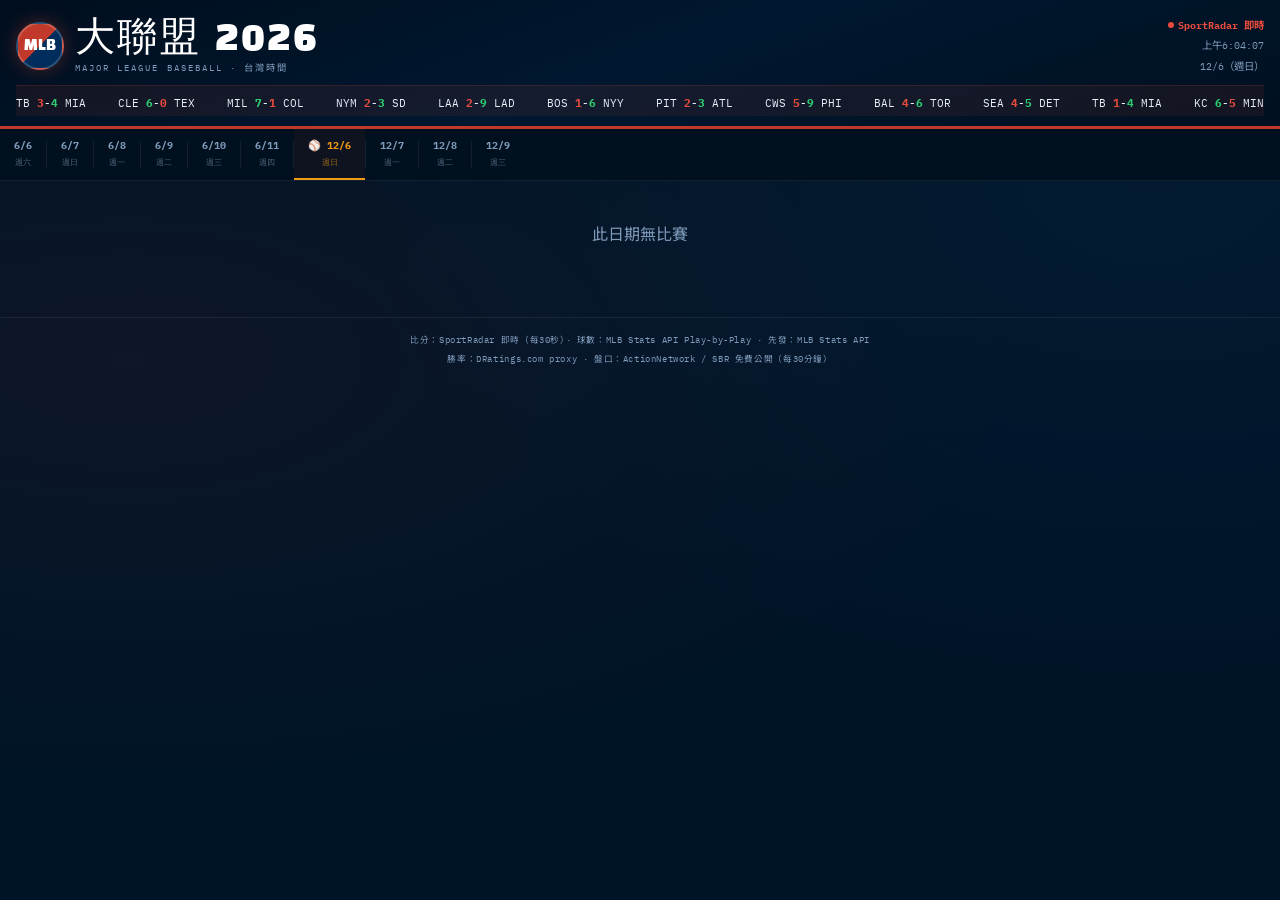
==== commit 4a801dad: "更新 mlb.html" ====
--- a/mlb.html
+++ b/mlb.html
@@ -6,258 +6,154 @@
 <title>MLB 大聯盟 2026</title>
 <link href="https://fonts.googleapis.com/css2?family=Black+Han+Sans&family=IBM+Plex+Mono:wght@400;600;700&family=Noto+Sans+TC:wght@300;400;700&display=swap" rel="stylesheet">
 <style>
-:root {
-  --navy:#001428; --navy2:#001f3f; --navy3:#002d5c;
-  --red:#c0392b; --red2:#e74c3c;
-  --gold:#f39c12; --grass:#27ae60; --sky:#3498db;
-  --text:#e8f0f8; --muted:#7f9bba;
-  --card:rgba(0,31,63,0.75); --border:rgba(255,255,255,0.07);
+:root{
+  --navy:#001428;--navy2:#001f3f;--navy3:#002d5c;
+  --red:#c0392b;--red2:#e74c3c;
+  --gold:#f39c12;--grass:#2ecc71;--sky:#3498db;
+  --text:#e8f0f8;--muted:#7f9bba;
+  --card:rgba(0,28,56,0.88);--border:rgba(255,255,255,0.07);
 }
 *{margin:0;padding:0;box-sizing:border-box;}
-body{
-  font-family:'IBM Plex Mono','Noto Sans TC',monospace;
-  background:var(--navy); color:var(--text);
-  min-height:100vh; overflow-x:hidden;
-}
-body::before{
-  content:'';position:fixed;inset:0;pointer-events:none;z-index:0;
-  background:
-    radial-gradient(ellipse at 15% 40%,rgba(192,57,43,.07) 0%,transparent 55%),
-    radial-gradient(ellipse at 85% 20%,rgba(52,152,219,.06) 0%,transparent 50%),
-    repeating-linear-gradient(0deg,transparent,transparent 48px,rgba(255,255,255,.012) 48px,rgba(255,255,255,.012) 49px),
-    repeating-linear-gradient(90deg,transparent,transparent 48px,rgba(255,255,255,.012) 48px,rgba(255,255,255,.012) 49px);
-}
+body{font-family:'IBM Plex Mono','Noto Sans TC',monospace;background:var(--navy);color:var(--text);min-height:100vh;overflow-x:hidden;}
+body::before{content:'';position:fixed;inset:0;pointer-events:none;z-index:0;
+  background:radial-gradient(ellipse at 10% 40%,rgba(192,57,43,.07) 0%,transparent 55%),
+             radial-gradient(ellipse at 90% 20%,rgba(52,152,219,.05) 0%,transparent 50%);}
 .wrap{position:relative;z-index:1;}
 
-/* ─ HEADER ─ */
-header{
-  background:linear-gradient(160deg,#000e1e 0%,#001830 50%,#001020 100%);
-  border-bottom:3px solid var(--red);
-  padding:16px 18px 12px;
-}
-.hdr-top{display:flex;align-items:center;justify-content:space-between;gap:10px;margin-bottom:10px;}
-.mlb-badge{
-  width:50px;height:50px;border-radius:50%;flex-shrink:0;
+/* ── HEADER ── */
+header{background:linear-gradient(160deg,#000e1e,#001830,#001020);border-bottom:3px solid var(--red);padding:14px 16px 10px;}
+.hdr-top{display:flex;align-items:center;justify-content:space-between;gap:10px;margin-bottom:8px;}
+.mlb-badge{width:48px;height:48px;border-radius:50%;flex-shrink:0;
   background:linear-gradient(135deg,var(--red) 50%,var(--navy3) 50%);
   display:flex;align-items:center;justify-content:center;
-  font-family:'Black Han Sans',sans-serif;font-size:.95rem;color:#fff;
-  border:2px solid rgba(255,255,255,.18);
-  box-shadow:0 0 18px rgba(192,57,43,.4);
-}
-.mlb-title{font-family:'Black Han Sans',sans-serif;font-size:clamp(1.5rem,5vw,2.6rem);letter-spacing:.05em;color:#fff;line-height:1;}
-.mlb-sub{font-size:.6rem;color:var(--muted);letter-spacing:.25em;text-transform:uppercase;margin-top:3px;}
-.hdr-right{text-align:right;font-size:.68rem;color:var(--muted);line-height:1.9;}
-.live-dot{display:inline-flex;align-items:center;gap:4px;color:var(--red2);font-weight:600;}
-.pulse{width:6px;height:6px;background:var(--red2);border-radius:50%;animation:pulse 1s infinite;display:inline-block;}
-@keyframes pulse{0%,100%{opacity:1;transform:scale(1)}50%{opacity:.4;transform:scale(.7)}}
-
-/* ticker */
-.ticker-wrap{overflow:hidden;background:rgba(192,57,43,.12);border-top:1px solid rgba(192,57,43,.25);padding:5px 0;}
-.ticker{display:inline-flex;gap:36px;white-space:nowrap;animation:ticker 50s linear infinite;}
+  font-family:'Black Han Sans',sans-serif;font-size:.9rem;color:#fff;
+  border:2px solid rgba(255,255,255,.18);box-shadow:0 0 18px rgba(192,57,43,.4);}
+.mlb-title{font-family:'Black Han Sans',sans-serif;font-size:clamp(1.5rem,5vw,2.5rem);letter-spacing:.05em;color:#fff;line-height:1;}
+.mlb-sub{font-size:.58rem;color:var(--muted);letter-spacing:.22em;text-transform:uppercase;margin-top:2px;}
+.hdr-right{text-align:right;font-size:.65rem;color:var(--muted);line-height:2;}
+.live-dot{display:inline-flex;align-items:center;gap:4px;color:var(--red2);font-weight:700;}
+.pulse{width:6px;height:6px;background:var(--red2);border-radius:50%;animation:blink 1s infinite;display:inline-block;}
+@keyframes blink{0%,100%{opacity:1}50%{opacity:.3}}
+
+/* ── TICKER ── */
+.ticker-wrap{overflow:hidden;background:rgba(192,57,43,.1);border-top:1px solid rgba(192,57,43,.2);padding:5px 0;}
+.ticker{display:inline-flex;gap:32px;white-space:nowrap;animation:scroll 70s linear infinite;}
 .ticker:hover{animation-play-state:paused;}
-@keyframes ticker{from{transform:translateX(0)}to{transform:translateX(-50%)}}
-.ti{font-size:.68rem;color:var(--text);}
-.ti .w{color:var(--grass);font-weight:700;}
-.ti .l{color:var(--red2);font-weight:700;}
-.ti .lv{color:var(--gold);font-weight:700;}
-
-/* ─ DATE NAV ─ */
-.date-nav{
-  display:flex;align-items:center;gap:0;
-  background:#001020;border-bottom:1px solid var(--border);
-  overflow-x:auto;scrollbar-width:none;
-  position:sticky;top:0;z-index:50;
-}
+@keyframes scroll{from{transform:translateX(0)}to{transform:translateX(-50%)}}
+.ti{font-size:.66rem;}.ti .w{color:var(--grass);font-weight:700;}.ti .l{color:var(--red2);font-weight:700;}.ti .lv{color:var(--gold);font-weight:700;}
+
+/* ── DATE NAV ── */
+.date-nav{display:flex;align-items:center;background:#00101e;border-bottom:1px solid var(--border);
+  overflow-x:auto;scrollbar-width:none;position:sticky;top:0;z-index:50;}
 .date-nav::-webkit-scrollbar{display:none;}
-.date-btn{
-  flex-shrink:0;padding:10px 16px;
-  font-family:'IBM Plex Mono',monospace;
-  font-size:.7rem;letter-spacing:.06em;text-transform:uppercase;
-  color:var(--muted);background:none;border:none;cursor:pointer;
-  border-bottom:2px solid transparent;white-space:nowrap;transition:all .2s;
-}
+.date-btn{flex-shrink:0;padding:9px 14px;font-family:'IBM Plex Mono',monospace;
+  font-size:.65rem;color:var(--muted);background:none;border:none;cursor:pointer;
+  border-bottom:2px solid transparent;white-space:nowrap;transition:all .2s;line-height:1.5;}
 .date-btn:hover{color:var(--text);}
 .date-btn.active{color:#fff;border-bottom-color:var(--red);background:rgba(192,57,43,.08);}
-.date-sep{width:1px;height:30px;background:var(--border);flex-shrink:0;}
-
-/* ─ MAIN ─ */
-.main{padding:14px 14px 32px;max-width:920px;margin:0 auto;}
-
-/* ─ SECTION TITLE ─ */
-.sec-hdr{
-  display:flex;align-items:center;gap:10px;
-  font-family:'Black Han Sans',sans-serif;
-  font-size:1rem;letter-spacing:.1em;color:#fff;margin-bottom:12px;
-}
-.sec-count{font-size:.65rem;color:var(--muted);font-family:'IBM Plex Mono',monospace;font-weight:normal;}
-
-/* ─ GAME CARD ─ */
-.game-card{
-  background:var(--card);border:1px solid var(--border);
-  border-radius:12px;margin-bottom:10px;overflow:hidden;
-  backdrop-filter:blur(6px);
-  transition:border-color .2s;
-  animation:fadeUp .3s ease both;
-}
+.date-btn.today{color:var(--gold)!important;}
+.date-btn.today.active{border-bottom-color:var(--gold);}
+.date-sep{width:1px;height:28px;background:var(--border);flex-shrink:0;}
+
+/* ── MAIN ── */
+.main{padding:12px 12px 32px;max-width:920px;margin:0 auto;}
+.sec-hdr{display:flex;align-items:center;gap:10px;font-family:'Black Han Sans',sans-serif;
+  font-size:.95rem;letter-spacing:.1em;color:#fff;margin-bottom:10px;}
+.sec-count{font-size:.6rem;color:var(--muted);font-weight:normal;}
+.refresh-time{font-size:.52rem;color:var(--muted);margin-left:auto;}
+
+/* ── GAME CARD ── */
+.game-card{background:var(--card);border:1px solid var(--border);border-radius:12px;
+  margin-bottom:10px;overflow:hidden;backdrop-filter:blur(6px);transition:border-color .2s;
+  animation:fadeUp .3s ease both;}
 @keyframes fadeUp{from{opacity:0;transform:translateY(10px)}to{opacity:1;transform:translateY(0)}}
-.game-card.live-game{border-color:rgba(192,57,43,.45);}
-.game-card.final-game{opacity:.85;}
-
-/* top bar: time + status + venue */
-.gc-topbar{
-  display:flex;align-items:center;justify-content:space-between;
-  padding:8px 14px 6px;
-  border-bottom:1px solid var(--border);
-  font-size:.62rem;color:var(--muted);gap:8px;
-}
-.gc-status-live{
-  display:inline-flex;align-items:center;gap:4px;
-  color:var(--red2);font-weight:700;font-size:.65rem;
-  background:rgba(192,57,43,.12);border:1px solid rgba(192,57,43,.3);
-  padding:1px 7px;border-radius:8px;
-}
-.gc-status-final{color:var(--muted);}
-.gc-status-sched{color:var(--sky);}
-.gc-venue{font-size:.58rem;color:var(--muted);flex:1;text-align:right;overflow:hidden;text-overflow:ellipsis;white-space:nowrap;}
-
-/* score row */
-.gc-score-row{
-  display:grid;grid-template-columns:1fr 100px 1fr;
-  align-items:center;gap:8px;padding:12px 14px 10px;
-}
-.gc-team{display:flex;align-items:center;gap:8px;font-size:.88rem;font-weight:700;}
+.game-card.live-game{border-color:rgba(192,57,43,.5);box-shadow:0 0 16px rgba(192,57,43,.12);}
+.game-card.final-game{opacity:.82;}
+
+/* ── TOP BAR（左上角狀態）── */
+.gc-topbar{display:flex;align-items:center;justify-content:space-between;
+  padding:6px 12px 5px;border-bottom:1px solid var(--border);gap:6px;flex-wrap:wrap;}
+.gc-status-badge{display:inline-flex;align-items:center;gap:5px;font-size:.6rem;font-weight:700;
+  padding:2px 8px;border-radius:8px;letter-spacing:.05em;flex-shrink:0;}
+.badge-live{color:var(--red2);background:rgba(192,57,43,.12);border:1px solid rgba(192,57,43,.35);}
+.badge-final{color:var(--grass);background:rgba(46,204,113,.08);border:1px solid rgba(46,204,113,.25);}
+.badge-sched{color:var(--sky);background:rgba(52,152,219,.08);border:1px solid rgba(52,152,219,.25);}
+
+/* 局數 + 好壞球 inline */
+.gc-game-info{display:flex;align-items:center;gap:8px;flex-wrap:wrap;}
+.gc-inning-label{font-size:.58rem;color:var(--text);font-weight:600;}
+.gc-count-display{font-size:.55rem;color:var(--muted);}
+
+/* 球數（好壞球圓點）*/
+.count-dots{display:inline-flex;gap:3px;align-items:center;}
+.dot{width:7px;height:7px;border-radius:50%;border:1px solid rgba(255,255,255,.25);background:transparent;}
+.dot.ball{background:#2ecc71;border-color:#2ecc71;}
+.dot.strike{background:#e74c3c;border-color:#e74c3c;}
+.dot.out{width:7px;height:7px;background:#f39c12;border-color:#f39c12;}
+
+.gc-venue{font-size:.54rem;color:var(--muted);text-align:right;overflow:hidden;text-overflow:ellipsis;white-space:nowrap;max-width:46%;flex:1;}
+
+/* ── SCORE ROW ── */
+.gc-score-row{display:grid;grid-template-columns:1fr 100px 1fr;align-items:center;gap:6px;padding:10px 12px 8px;}
+.gc-team{display:flex;align-items:center;gap:7px;font-size:.88rem;font-weight:700;}
 .gc-team.away{flex-direction:row-reverse;text-align:right;}
-.team-badge{
-  width:30px;height:30px;border-radius:50%;
-  display:flex;align-items:center;justify-content:center;
-  font-size:.56rem;font-weight:700;flex-shrink:0;
-  border:1px solid rgba(255,255,255,.14);
-}
+.team-badge{width:30px;height:30px;border-radius:50%;display:flex;align-items:center;justify-content:center;
+  font-size:.5rem;font-weight:700;flex-shrink:0;border:1px solid rgba(255,255,255,.14);}
 .gc-mid{text-align:center;}
-.gc-score{
-  font-family:'Black Han Sans',sans-serif;
-  font-size:1.8rem;color:#fff;line-height:1;letter-spacing:.04em;
-}
-.gc-score.live-score{color:var(--gold);}
-.gc-inning{font-size:.6rem;color:var(--red2);margin-top:2px;font-weight:700;}
-.gc-vs{font-size:.75rem;color:var(--muted);font-weight:400;}
-.gc-tw-time{font-size:.6rem;color:var(--sky);margin-top:2px;}
-
-/* linescore */
-.gc-linescore{
-  display:flex;overflow-x:auto;scrollbar-width:none;
-  padding:0 14px 6px;gap:2px;
-}
-.gc-linescore::-webkit-scrollbar{display:none;}
-.ls-cell{
-  min-width:22px;text-align:center;
-  font-size:.55rem;font-family:'IBM Plex Mono',monospace;
-  padding:2px 1px;
-}
-.ls-cell.header{color:var(--muted);}
-.ls-cell.total{color:var(--gold);font-weight:700;border-left:1px solid var(--border);padding-left:5px;}
-.ls-team-label{font-size:.55rem;color:var(--muted);min-width:28px;padding:2px 4px 2px 0;flex-shrink:0;}
-
-/* pitcher row */
-.gc-pitchers{
-  padding:6px 14px 8px;
-  display:grid;grid-template-columns:1fr auto 1fr;
-  gap:6px;border-top:1px solid var(--border);
-  font-size:.62rem;
-}
-.gc-pitcher-side{color:var(--muted);}
-.gc-pitcher-side span{color:var(--text);font-weight:600;}
-.gc-pitcher-sep{text-align:center;color:var(--border);}
-
-/* win/loss pitcher */
-.gc-decisions{
-  padding:4px 14px 6px;
-  font-size:.6rem;color:var(--muted);
-  border-top:1px solid var(--border);
-}
-
-/* ─ PREDICTION BAR ─ */
-.gc-predict{
-  padding:8px 14px 10px;
-  border-top:1px solid var(--border);
-}
-.gc-predict-label{
-  font-size:.58rem;letter-spacing:.15em;text-transform:uppercase;
-  color:var(--muted);margin-bottom:6px;
-  display:flex;justify-content:space-between;align-items:center;
-}
-.gc-predict-label a{color:var(--sky);text-decoration:none;font-size:.56rem;}
-.predict-bar-wrap{
-  position:relative;height:22px;border-radius:6px;overflow:hidden;
-  background:rgba(255,255,255,.06);
-  display:flex;
-}
-.predict-bar-away{
-  height:100%;background:linear-gradient(90deg,rgba(52,152,219,.7),rgba(52,152,219,.4));
-  display:flex;align-items:center;justify-content:flex-start;
-  padding-left:8px;
-  font-size:.62rem;font-weight:700;color:#fff;
-  transition:width .7s;white-space:nowrap;
-  min-width:0;
-}
-.predict-bar-home{
-  height:100%;background:linear-gradient(90deg,rgba(243,156,18,.4),rgba(243,156,18,.7));
-  display:flex;align-items:center;justify-content:flex-end;
-  padding-right:8px;
-  font-size:.62rem;font-weight:700;color:#fff;
-  transition:width .7s;white-space:nowrap;
-  min-width:0;
-}
-.predict-teams{
-  display:flex;justify-content:space-between;
-  font-size:.6rem;color:var(--muted);margin-top:3px;
-}
-.predict-no-data{font-size:.62rem;color:var(--muted);font-style:italic;}
-
-/* ─ DAY DIVIDER ─ */
-.day-divider{
-  display:flex;align-items:center;gap:10px;margin:16px 0 10px;
-}
-.day-divider-label{
-  font-family:'Black Han Sans',sans-serif;
-  font-size:.9rem;color:var(--gold);letter-spacing:.1em;white-space:nowrap;
-}
-.day-divider-line{flex:1;height:1px;background:var(--border);}
-.day-divider-count{font-size:.62rem;color:var(--muted);}
-
-/* ─ STANDINGS ─ */
-.standings-grid{display:grid;grid-template-columns:repeat(auto-fill,minmax(280px,1fr));gap:10px;}
-.std-card{background:var(--card);border:1px solid var(--border);border-radius:10px;overflow:hidden;}
-.std-div{
-  padding:8px 14px;background:rgba(192,57,43,.12);
-  border-bottom:1px solid var(--border);
-  font-family:'Black Han Sans',sans-serif;font-size:.82rem;letter-spacing:.1em;color:var(--red2);
-}
-.std-row{
-  display:grid;grid-template-columns:18px 1fr 36px 36px 38px 48px;
-  gap:4px;padding:6px 14px;
-  font-size:.68rem;border-bottom:1px solid rgba(255,255,255,.03);align-items:center;
-}
-.std-row:last-child{border-bottom:none;}
-.std-hdr{color:var(--muted);font-size:.58rem;letter-spacing:.08em;}
-.std-rank{color:var(--muted);}
-.std-name{font-weight:600;}
-.std-w{color:var(--grass);font-weight:700;}
-.std-l{color:var(--red2);}
-.std-gb{color:var(--muted);}
-.std-pct{color:var(--gold);font-weight:700;}
-
-/* loading */
-.loading{text-align:center;padding:40px;color:var(--muted);}
-.spinner{width:30px;height:30px;border:3px solid rgba(52,152,219,.2);border-top-color:var(--sky);border-radius:50%;animation:spin .7s linear infinite;margin:0 auto 10px;}
-@keyframes spin{to{transform:rotate(360deg)}}
-
-/* team colors */
+.gc-score{font-family:'Black Han Sans',sans-serif;font-size:1.8rem;color:#fff;line-height:1;letter-spacing:.04em;}
+.gc-score.live{color:var(--gold);}
+.gc-win-lbl{font-size:.56rem;color:var(--muted);margin-top:2px;}
+.gc-win-lbl b{color:var(--grass);}
+.team-pct{font-family:'IBM Plex Mono',monospace;font-size:.6rem;margin-top:3px;letter-spacing:.02em;}
+.pct-lead{color:var(--grass);font-weight:700;}
+.pct-trail{color:var(--muted);}
+.gc-vs{font-size:.72rem;color:var(--muted);}
+.gc-tw-time{font-size:.58rem;color:var(--sky);margin-top:2px;}
+
+/* ── LINESCORE ── */
+.gc-ls{padding:0 12px 6px;overflow-x:auto;scrollbar-width:none;}
+.gc-ls::-webkit-scrollbar{display:none;}
+.ls-skeleton{font-size:.54rem;color:var(--muted);font-style:italic;padding:4px 0;}
+.ls-tbl{border-collapse:collapse;font-size:.52rem;font-family:'IBM Plex Mono',monospace;min-width:max-content;}
+.ls-tbl td{padding:2px 5px;text-align:center;min-width:18px;}
+.ls-tbl .ll{color:var(--muted);text-align:left;padding-right:8px;font-size:.5rem;min-width:28px;}
+.ls-tbl .lh{color:var(--muted);}
+.ls-tbl .lt{color:var(--gold);font-weight:700;border-left:1px solid var(--border);padding-left:6px;min-width:22px;}
+.ls-tbl .lth{color:var(--muted);border-left:1px solid var(--border);padding-left:6px;}
+.ls-tbl .lr{color:var(--sky);padding-left:4px;}
+.ls-tbl .lrh{color:var(--muted);padding-left:4px;}
+.ls-cur{background:rgba(243,156,18,.12);border-radius:2px;}
+
+/* ── PITCHERS ── */
+.gc-pit{display:grid;grid-template-columns:1fr auto 1fr;gap:6px;
+  padding:5px 12px 6px;border-top:1px solid var(--border);font-size:.6rem;}
+.pit-s{color:var(--muted);line-height:1.6;}
+.pit-s b{color:var(--text);font-weight:600;}
+.pit-sep{text-align:center;color:rgba(255,255,255,.12);font-size:.8rem;}
+
+/* ── PREDICT (no bar, inline only) ── */
+
+/* ── 盤口 ML 行（第三列底部，緊湊）── */
+.gc-ml-row{
+  padding:4px 12px 8px;border-top:1px solid var(--border);
+  display:grid;grid-template-columns:1fr auto 1fr;align-items:center;gap:6px;
+}
+.ml-away{text-align:left;}
+.ml-home{text-align:right;}
+.ml-val{font-family:'IBM Plex Mono',monospace;font-size:.78rem;font-weight:700;}
+.ml-val.fav{color:var(--grass);}
+.ml-val.dog{color:var(--red2);}
+.ml-val.even{color:var(--gold);}
+.ml-center{text-align:center;}
+.ml-src{font-size:.46rem;color:var(--muted);}
+.ml-ou{font-size:.56rem;color:var(--muted);}
+.ml-ou b{color:var(--sky);}
+
+/* TEAM COLORS */
 .tc-NYY{background:linear-gradient(135deg,#003087,#1a4a9b);}
 .tc-BOS{background:linear-gradient(135deg,#bd3039,#0d2b56);}
 .tc-LAD{background:linear-gradient(135deg,#005a9c,#ef3e42);}
-.tc-SF{background:linear-gradient(135deg,#fd5a1e,#27251f);}
-.tc-SFG{background:linear-gradient(135deg,#fd5a1e,#27251f);}
+.tc-SFG,.tc-SF{background:linear-gradient(135deg,#fd5a1e,#27251f);}
 .tc-CHC{background:linear-gradient(135deg,#0e3386,#cc3433);}
 .tc-STL{background:linear-gradient(135deg,#c41e3a,#0c2340);}
 .tc-HOU{background:linear-gradient(135deg,#002d62,#eb6e1f);}
@@ -274,536 +170,695 @@
 .tc-TB{background:linear-gradient(135deg,#092c5c,#8fbce6);}
 .tc-BAL{background:linear-gradient(135deg,#df4601,#000);}
 .tc-KC{background:linear-gradient(135deg,#004687,#bd9b60);}
-.tc-ATH{background:linear-gradient(135deg,#003831,#efb21e);}
-.tc-OAK{background:linear-gradient(135deg,#003831,#efb21e);}
+.tc-ATH,.tc-OAK{background:linear-gradient(135deg,#003831,#efb21e);}
 .tc-LAA{background:linear-gradient(135deg,#ba0021,#003263);}
 .tc-CWS{background:linear-gradient(135deg,#27251f,#c4ced4);}
 .tc-SD{background:linear-gradient(135deg,#2f241d,#ffc425);}
 .tc-COL{background:linear-gradient(135deg,#33006f,#c4ced4);}
 .tc-MIA{background:linear-gradient(135deg,#00a3e0,#ff6600);}
-.tc-WSH{background:linear-gradient(135deg,#ab0003,#14225a);}
-.tc-WSN{background:linear-gradient(135deg,#ab0003,#14225a);}
+.tc-WSH,.tc-WSN{background:linear-gradient(135deg,#ab0003,#14225a);}
 .tc-PIT{background:linear-gradient(135deg,#27251f,#fdb827);}
 .tc-CIN{background:linear-gradient(135deg,#c6011f,#000);}
-.tc-AZ{background:linear-gradient(135deg,#a71930,#e3d4ad);}
-.tc-ARI{background:linear-gradient(135deg,#a71930,#e3d4ad);}
-
-footer{text-align:center;padding:18px;color:var(--muted);font-size:.6rem;letter-spacing:.1em;border-top:1px solid var(--border);margin-top:20px;}
-
-@media(max-width:480px){
-  .gc-score-row{grid-template-columns:1fr 80px 1fr;}
-  .gc-score{font-size:1.4rem;}
-  .standings-grid{grid-template-columns:1fr;}
-}
+.tc-AZ,.tc-ARI{background:linear-gradient(135deg,#a71930,#e3d4ad);}
+
+.loading{text-align:center;padding:36px;color:var(--muted);}
+.spinner{width:28px;height:28px;border:3px solid rgba(52,152,219,.2);border-top-color:var(--sky);
+  border-radius:50%;animation:spin .7s linear infinite;margin:0 auto 8px;}
+@keyframes spin{to{transform:rotate(360deg)}}
+footer{text-align:center;padding:12px;color:var(--muted);font-size:.54rem;
+  letter-spacing:.07em;border-top:1px solid var(--border);margin-top:12px;line-height:2.2;}
+@media(max-width:420px){.gc-score-row{grid-template-columns:1fr 80px 1fr;}.gc-score{font-size:1.4rem;}.gc-odds{grid-template-columns:1fr auto 1fr;}}
 </style>
 </head>
 <body><div class="wrap">
 
-<!-- HEADER -->
 <header>
   <div class="hdr-top">
-    <div style="display:flex;align-items:center;gap:12px;">
+    <div style="display:flex;align-items:center;gap:11px;">
       <div class="mlb-badge">MLB</div>
       <div>
         <div class="mlb-title">大聯盟 2026</div>
-        <div class="mlb-sub">Major League Baseball · Real-Time</div>
+        <div class="mlb-sub">Major League Baseball · 台灣時間</div>
       </div>
     </div>
     <div class="hdr-right">
-      <div class="live-dot"><span class="pulse"></span>即時同步</div>
+      <div class="live-dot"><span class="pulse"></span>SportRadar 即時</div>
       <div id="hdr-time">--:--:--</div>
       <div id="hdr-date">--</div>
     </div>
   </div>
-  <div class="ticker-wrap"><div class="ticker" id="ticker"><span class="ti">載入中...</span></div></div>
+  <div class="ticker-wrap"><div class="ticker" id="ticker"><span class="ti">載入中...</span><span class="ti">載入中...</span></div></div>
 </header>
 
-<!-- DATE NAV -->
 <div class="date-nav" id="date-nav"></div>
-
-<!-- MAIN CONTENT -->
-<div class="main" id="main-content">
-  <div class="loading"><div class="spinner"></div>載入賽程資料...</div>
+<div class="main" id="main-content"><div class="loading"><div class="spinner"></div>載入賽程...</div></div>
+
+<footer>
+  比分：SportRadar 即時（每30秒）· 球數：MLB Stats API Play-by-Play · 先發：MLB Stats API<br>
+  勝率：DRatings.com proxy · 盤口：ActionNetwork / SBR 免費公開（每30分鐘）
+</footer>
 </div>
 
-<footer>MLB 大聯盟 2026 · 比分：SportRadar 即時資料 · 先發投手：MLB Stats API · 勝率預測：Polymarket · 每30秒更新</footer>
-</div>
-
 <script>
-// ─── TEAM DATA ─────────────────────────────────────────
-const T = {
-  NYY:{zh:'洋基',en:'Yankees',city:'紐約',venue:'洋基體育場'},
-  BOS:{zh:'紅襪',en:'Red Sox',city:'波士頓',venue:'芬威球場'},
-  TOR:{zh:'藍鳥',en:'Blue Jays',city:'多倫多',venue:'羅傑斯中心'},
-  BAL:{zh:'金鶯',en:'Orioles',city:'巴爾的摩',venue:'坎登院子'},
-  TB:{zh:'光芒',en:'Rays',city:'坦帕灣',venue:'喬治亞穹頂'},
-  CLE:{zh:'守護者',en:'Guardians',city:'克利夫蘭',venue:'普羅格雷斯球場'},
-  MIN:{zh:'雙城',en:'Twins',city:'明尼蘇達',venue:'目標球場'},
-  DET:{zh:'老虎',en:'Tigers',city:'底特律',venue:'科默里卡球場'},
-  KC:{zh:'皇家',en:'Royals',city:'堪薩斯城',venue:'卡夫曼體育場'},
-  CWS:{zh:'白襪',en:'White Sox',city:'芝加哥',venue:'保障費率球場'},
-  HOU:{zh:'太空人',en:'Astros',city:'休士頓',venue:'美粒果球場'},
-  SEA:{zh:'水手',en:'Mariners',city:'西雅圖',venue:'T-Mobile球場'},
-  TEX:{zh:'遊騎兵',en:'Rangers',city:'德州',venue:'環球人壽球場'},
-  LAA:{zh:'天使',en:'Angels',city:'洛杉磯',venue:'天使體育場'},
-  ATH:{zh:'運動家',en:'Athletics',city:'薩克拉門托',venue:'薩克拉門托球場'},
-  OAK:{zh:'運動家',en:'Athletics',city:'薩克拉門托',venue:'薩克拉門托球場'},
-  NYM:{zh:'大都會',en:'Mets',city:'紐約',venue:'花旗球場'},
-  ATL:{zh:'勇士',en:'Braves',city:'亞特蘭大',venue:'信任公園'},
-  PHI:{zh:'費城人',en:'Phillies',city:'費城',venue:'公民銀行球場'},
-  MIA:{zh:'馬林魚',en:'Marlins',city:'邁阿密',venue:'羅恩馬利斯球場'},
-  WSH:{zh:'國民',en:'Nationals',city:'華盛頓',venue:'國民球場'},
-  WSN:{zh:'國民',en:'Nationals',city:'華盛頓',venue:'國民球場'},
-  CHC:{zh:'小熊',en:'Cubs',city:'芝加哥',venue:'瑞格利球場'},
-  STL:{zh:'紅雀',en:'Cardinals',city:'聖路易',venue:'布希體育場'},
-  MIL:{zh:'釀酒人',en:'Brewers',city:'密爾瓦基',venue:'美國家族球場'},
-  PIT:{zh:'海盜',en:'Pirates',city:'匹茲堡',venue:'PNC球場'},
-  CIN:{zh:'紅人',en:'Reds',city:'辛辛那提',venue:'大美利堅球場'},
-  LAD:{zh:'道奇',en:'Dodgers',city:'洛杉磯',venue:'道奇體育場'},
-  SF:{zh:'巨人',en:'Giants',city:'舊金山',venue:'神諭球場'},
-  SFG:{zh:'巨人',en:'Giants',city:'舊金山',venue:'神諭球場'},
-  SD:{zh:'教士',en:'Padres',city:'聖地牙哥',venue:'皮特科球場'},
-  AZ:{zh:'響尾蛇',en:'Diamondbacks',city:'亞利桑那',venue:'蔡斯球場'},
-  ARI:{zh:'響尾蛇',en:'Diamondbacks',city:'亞利桑那',venue:'蔡斯球場'},
-  COL:{zh:'落磯',en:'Rockies',city:'科羅拉多',venue:'庫爾斯球場'},
+// ══════════════════════════════════════════════
+// 球隊資料
+// ══════════════════════════════════════════════
+const T={
+  NYY:{zh:'洋基',en:'New York Yankees',venue:'洋基體育場'},
+  BOS:{zh:'紅襪',en:'Boston Red Sox',venue:'芬威球場'},
+  TOR:{zh:'藍鳥',en:'Toronto Blue Jays',venue:'羅傑斯中心'},
+  BAL:{zh:'金鶯',en:'Baltimore Orioles',venue:'坎登院子'},
+  TB:{zh:'光芒',en:'Tampa Bay Rays',venue:'特羅彼卡納球場'},
+  CLE:{zh:'守護者',en:'Cleveland Guardians',venue:'普羅格雷斯球場'},
+  MIN:{zh:'雙城',en:'Minnesota Twins',venue:'目標球場'},
+  DET:{zh:'老虎',en:'Detroit Tigers',venue:'科默里卡球場'},
+  KC:{zh:'皇家',en:'Kansas City Royals',venue:'卡夫曼體育場'},
+  CWS:{zh:'白襪',en:'Chicago White Sox',venue:'保障費率球場'},
+  HOU:{zh:'太空人',en:'Houston Astros',venue:'美粒果球場'},
+  SEA:{zh:'水手',en:'Seattle Mariners',venue:'T-Mobile球場'},
+  TEX:{zh:'遊騎兵',en:'Texas Rangers',venue:'環球人壽球場'},
+  LAA:{zh:'天使',en:'Los Angeles Angels',venue:'天使體育場'},
+  ATH:{zh:'運動家',en:'Athletics',venue:'薩克拉門托球場'},
+  OAK:{zh:'運動家',en:'Oakland Athletics',venue:'薩克拉門托球場'},
+  NYM:{zh:'大都會',en:'New York Mets',venue:'花旗球場'},
+  ATL:{zh:'勇士',en:'Atlanta Braves',venue:'信任公園'},
+  PHI:{zh:'費城人',en:'Philadelphia Phillies',venue:'公民銀行球場'},
+  MIA:{zh:'馬林魚',en:'Miami Marlins',venue:'羅恩馬利斯球場'},
+  WSH:{zh:'國民',en:'Washington Nationals',venue:'國民球場'},
+  WSN:{zh:'國民',en:'Washington Nationals',venue:'國民球場'},
+  CHC:{zh:'小熊',en:'Chicago Cubs',venue:'瑞格利球場'},
+  STL:{zh:'紅雀',en:'St. Louis Cardinals',venue:'布希體育場'},
+  MIL:{zh:'釀酒人',en:'Milwaukee Brewers',venue:'美國家族球場'},
+  PIT:{zh:'海盜',en:'Pittsburgh Pirates',venue:'PNC球場'},
+  CIN:{zh:'紅人',en:'Cincinnati Reds',venue:'大美利堅球場'},
+  LAD:{zh:'道奇',en:'Los Angeles Dodgers',venue:'道奇體育場'},
+  SF:{zh:'巨人',en:'San Francisco Giants',venue:'神諭球場'},
+  SFG:{zh:'巨人',en:'San Francisco Giants',venue:'神諭球場'},
+  SD:{zh:'教士',en:'San Diego Padres',venue:'皮特科球場'},
+  AZ:{zh:'響尾蛇',en:'Arizona Diamondbacks',venue:'蔡斯球場'},
+  ARI:{zh:'響尾蛇',en:'Arizona Diamondbacks',venue:'蔡斯球場'},
+  COL:{zh:'落磯',en:'Colorado Rockies',venue:'庫爾斯球場'},
 };
-function ti(a){ return T[a]||T[a?.toUpperCase()]||{zh:a,en:a,city:'',venue:''}; }
-function tc(a){ return 'tc-'+(a||'').toUpperCase(); }
-
-// ─── STATE ─────────────────────────────────────────────
-let allGames = [];           // raw SportRadar games
-let mlbGames = {};           // date→[games with pitchers+venue from MLB API]
-let polyOdds = {};           // gameKey→{away:pct, home:pct}
-let selectedDate = '';
-let refreshTimer = null;
-
-// ─── CLOCK ─────────────────────────────────────────────
+const ti=a=>T[a]||T[a?.toUpperCase()]||{zh:a||'',en:a||'',venue:''};
+const tc=a=>'tc-'+(a||'').toUpperCase();
+
+// ══════════════════════════════════════════════
+// 台灣時間工具
+// ══════════════════════════════════════════════
+function twISO(u){return new Date(new Date(u).getTime()+8*3600000).toISOString().slice(0,10);}
+function todayTW(){return twISO(new Date());}
+function twTime(u){return new Date(u).toLocaleTimeString('zh-TW',{timeZone:'Asia/Taipei',hour:'2-digit',minute:'2-digit',hour12:false});}
+function twDateLbl(u){return new Date(u).toLocaleDateString('zh-TW',{timeZone:'Asia/Taipei',month:'numeric',day:'numeric'});}
+function addDay(iso,n){const d=new Date(iso+'T12:00:00+08:00');d.setDate(d.getDate()+n);return d.toISOString().slice(0,10);}
+function dateDiff(iso){return Math.round((new Date(iso+'T00:00:00+08:00')-new Date(todayTW()+'T00:00:00+08:00'))/86400000);}
+
+// ══════════════════════════════════════════════
+// 狀態
+// ══════════════════════════════════════════════
+const SR_INIT=[
+  // ── 台灣 06/06 ──
+  {id:"89787355",st:"closed",utc:"2026-06-06T02:10:00Z",home:"LAD",away:"LAA",score:{LAD:1,LAA:0},sbp:{},rhe:{}},
+  // ── 台灣 06/07 ──
+  {id:"17b87aa5",st:"closed",utc:"2026-06-06T17:10:00Z",home:"DET",away:"SEA",score:{DET:0,SEA:4},sbp:{},rhe:{}},
+  {id:"e940c071",st:"closed",utc:"2026-06-06T18:10:00Z",home:"MIN",away:"KC",score:{MIN:2,KC:3},sbp:{},rhe:{}},
+  {id:"17e97ff1",st:"closed",utc:"2026-06-06T18:15:00Z",home:"STL",away:"CIN",score:{STL:6,CIN:5},sbp:{},rhe:{}},
+  {id:"2d0d6a0d",st:"closed",utc:"2026-06-06T18:20:00Z",home:"CHC",away:"SF",score:{CHC:3,SF:2},sbp:{},rhe:{}},
+  {id:"5164bb07",st:"closed",utc:"2026-06-06T19:07:00Z",home:"TOR",away:"BAL",score:{TOR:6,BAL:4},sbp:{},rhe:{}},
+  {id:"c389fda8",st:"closed",utc:"2026-06-06T20:05:00Z",home:"PHI",away:"CWS",score:{PHI:3,CWS:6},sbp:{},rhe:{}},
+  {id:"53aa727b",st:"closed",utc:"2026-06-06T20:10:00Z",home:"ATL",away:"PIT",score:{ATL:6,PIT:3},sbp:{},rhe:{}},
+  {id:"aec3cddd",st:"closed",utc:"2026-06-06T20:10:00Z",home:"AZ",away:"WSH",score:{AZ:1,WSH:6},sbp:{},rhe:{}},
+  {id:"d993da3a",st:"closed",utc:"2026-06-06T20:10:00Z",home:"HOU",away:"ATH",score:{HOU:13,ATH:2},sbp:{},rhe:{}},
+  {id:"e95a735c",st:"closed",utc:"2026-06-06T20:10:00Z",home:"MIA",away:"TB",score:{MIA:4,TB:3},sbp:{},rhe:{}},
+  {id:"b6d042f7",st:"closed",utc:"2026-06-06T23:35:00Z",home:"TEX",away:"CLE",score:{TEX:0,CLE:6},sbp:{},rhe:{}},
+  {id:"069e6c2a",st:"closed",utc:"2026-06-07T01:10:00Z",home:"COL",away:"MIL",score:{COL:1,MIL:7},sbp:{},rhe:{}},
+  {id:"a481c73a",st:"closed",utc:"2026-06-07T02:10:00Z",home:"SD",away:"NYM",score:{SD:3,NYM:2},sbp:{},rhe:{}},
+  {id:"d27bdbb9",st:"closed",utc:"2026-06-07T02:10:00Z",home:"LAD",away:"LAA",score:{LAD:9,LAA:2},sbp:{},rhe:{}},
+  // ── 台灣 06/08 ──
+  {id:"5f390cee",st:"closed",utc:"2026-06-07T17:35:00Z",home:"NYY",away:"BOS",score:{NYY:6,BOS:1},sbp:{},rhe:{}},
+  {id:"e50095d6",st:"closed",utc:"2026-06-07T17:35:00Z",home:"ATL",away:"PIT",score:{ATL:3,PIT:2},sbp:{},rhe:{}},
+  {id:"fb676497",st:"closed",utc:"2026-06-07T17:35:00Z",home:"PHI",away:"CWS",score:{PHI:9,CWS:5},sbp:{},rhe:{}},
+  {id:"eb1ddf5f",st:"closed",utc:"2026-06-07T17:37:00Z",home:"TOR",away:"BAL",score:{TOR:6,BAL:4},sbp:{},rhe:{}},
+  {id:"ecb31b84",st:"closed",utc:"2026-06-07T17:40:00Z",home:"DET",away:"SEA",score:{DET:5,SEA:4},sbp:{},rhe:{}},
+  {id:"fc5427ae",st:"closed",utc:"2026-06-07T17:40:00Z",home:"MIA",away:"TB",score:{MIA:4,TB:1},sbp:{},rhe:{}},
+  {id:"2c5b3423",st:"closed",utc:"2026-06-07T18:10:00Z",home:"MIN",away:"KC",score:{MIN:5,KC:6},sbp:{},rhe:{}},
+  {id:"aa09b9a4",st:"closed",utc:"2026-06-07T18:10:00Z",home:"HOU",away:"ATH",score:{HOU:0,ATH:5},sbp:{},rhe:{}},
+  {id:"a3bb6c39",st:"closed",utc:"2026-06-07T18:15:00Z",home:"STL",away:"CIN",score:{STL:5,CIN:3},sbp:{},rhe:{}},
+  {id:"0ffffd5b",st:"closed",utc:"2026-06-07T18:35:00Z",home:"TEX",away:"CLE",score:{TEX:10,CLE:0},sbp:{},rhe:{}},
+  {id:"cd62e495",st:"closed",utc:"2026-06-07T19:10:00Z",home:"COL",away:"MIL",score:{COL:4,MIL:12},sbp:{},rhe:{}},
+  {id:"7a341386",st:"closed",utc:"2026-06-07T19:15:00Z",home:"AZ",away:"WSH",score:{AZ:5,WSH:1},sbp:{},rhe:{}},
+  {id:"aad880ef",st:"closed",utc:"2026-06-07T20:10:00Z",home:"SD",away:"NYM",score:{SD:3,NYM:7},sbp:{},rhe:{}},
+  {id:"f4445ead",st:"closed",utc:"2026-06-07T20:10:00Z",home:"LAD",away:"LAA",score:{LAD:5,LAA:13},sbp:{},rhe:{}},
+  {id:"a9ae8574",st:"closed",utc:"2026-06-08T00:30:00Z",home:"CHC",away:"SF",score:{CHC:1,SF:2},sbp:{},rhe:{}},
+  // ── 台灣 06/09 ── 全部已完賽
+  {id:"52a6fae1",st:"closed",utc:"2026-06-08T22:35:00Z",home:"BAL",away:"SEA",
+   score:{BAL:3,SEA:6},rhe:{BAL:{r:3,h:6,e:0},SEA:{r:6,h:9,e:0}},
+   sbp:{"1":{BAL:0,SEA:0},"2":{BAL:0,SEA:0},"3":{BAL:1,SEA:0},"4":{BAL:0,SEA:0},"5":{BAL:0,SEA:5},"6":{BAL:0,SEA:0},"7":{BAL:1,SEA:0},"8":{BAL:1,SEA:1},"9":{BAL:0,SEA:0}}},
+  {id:"3c7c17e7",st:"closed",utc:"2026-06-08T22:40:00Z",home:"TB",away:"BOS",score:{TB:3,BOS:1},sbp:{},rhe:{}},
+  {id:"66990254",st:"closed",utc:"2026-06-08T22:40:00Z",home:"CLE",away:"NYY",
+   score:{CLE:5,NYY:7},rhe:{CLE:{r:5,h:5,e:2},NYY:{r:7,h:7,e:2}},
+   sbp:{"1":{CLE:0,NYY:2},"2":{CLE:0,NYY:0},"3":{CLE:3,NYY:1},"4":{CLE:0,NYY:0},"5":{CLE:0,NYY:1},"6":{CLE:2,NYY:0},"7":{CLE:0,NYY:0},"8":{CLE:0,NYY:1},"9":{CLE:0,NYY:2}}},
+  {id:"95b57ec2",st:"closed",utc:"2026-06-08T23:07:00Z",home:"TOR",away:"PHI",score:{TOR:2,PHI:5},sbp:{},rhe:{}},
+  {id:"3042c795",st:"closed",utc:"2026-06-09T01:38:00Z",home:"LAA",away:"HOU",score:{LAA:4,HOU:5},sbp:{},rhe:{}},
+  {id:"5b04aa79",st:"closed",utc:"2026-06-09T01:40:00Z",home:"SD",away:"CIN",score:{SD:6,CIN:2},sbp:{},rhe:{}},
+  {id:"4c6ec49e",st:"closed",utc:"2026-06-09T01:45:00Z",home:"SF",away:"WSH",score:{SF:3,WSH:4},sbp:{},rhe:{}},
+  {id:"b6d00fa3",st:"closed",utc:"2026-06-09T02:05:00Z",home:"ATH",away:"MIL",score:{ATH:14,MIL:15},sbp:{},rhe:{}},
+  // ── 台灣 06/10 ── 待賽
+  {id:"894a443a",st:"scheduled",utc:"2026-06-09T22:35:00Z",home:"BAL",away:"SEA",score:{},sbp:{},rhe:{}},
+  {id:"5c97693b",st:"scheduled",utc:"2026-06-09T22:40:00Z",home:"MIA",away:"AZ",score:{},sbp:{},rhe:{}},
+  {id:"aaa4ad34",st:"scheduled",utc:"2026-06-09T22:40:00Z",home:"TB",away:"BOS",score:{},sbp:{},rhe:{}},
+  {id:"b568903b",st:"scheduled",utc:"2026-06-09T22:40:00Z",home:"CLE",away:"NYY",score:{},sbp:{},rhe:{}},
+  {id:"bed034ae",st:"scheduled",utc:"2026-06-09T22:40:00Z",home:"DET",away:"MIN",score:{},sbp:{},rhe:{}},
+  {id:"d8400862",st:"scheduled",utc:"2026-06-09T22:40:00Z",home:"PIT",away:"LAD",score:{},sbp:{},rhe:{}},
+  {id:"936aa385",st:"scheduled",utc:"2026-06-09T23:07:00Z",home:"TOR",away:"PHI",score:{},sbp:{},rhe:{}},
+  {id:"87143836",st:"scheduled",utc:"2026-06-09T23:10:00Z",home:"NYM",away:"STL",score:{},sbp:{},rhe:{}},
+  {id:"5d15be81",st:"scheduled",utc:"2026-06-09T23:40:00Z",home:"CWS",away:"ATL",score:{},sbp:{},rhe:{}},
+  {id:"ace6b424",st:"scheduled",utc:"2026-06-09T23:40:00Z",home:"KC",away:"TEX",score:{},sbp:{},rhe:{}},
+  {id:"806d4626",st:"scheduled",utc:"2026-06-10T00:40:00Z",home:"COL",away:"CHC",score:{},sbp:{},rhe:{}},
+  {id:"a7640683",st:"scheduled",utc:"2026-06-10T01:38:00Z",home:"LAA",away:"HOU",score:{},sbp:{},rhe:{}},
+  {id:"5063d62a",st:"scheduled",utc:"2026-06-10T01:40:00Z",home:"SD",away:"CIN",score:{},sbp:{},rhe:{}},
+  {id:"ee6c157d",st:"scheduled",utc:"2026-06-10T01:45:00Z",home:"SF",away:"WSH",score:{},sbp:{},rhe:{}},
+  {id:"e53207bd",st:"scheduled",utc:"2026-06-10T02:05:00Z",home:"ATH",away:"MIL",score:{},sbp:{},rhe:{}},
+  // ── 台灣 06/11 ── 待賽
+  {id:"46c068c7",st:"scheduled",utc:"2026-06-10T17:10:00Z",home:"CLE",away:"NYY",score:{},sbp:{},rhe:{}},
+  {id:"d64f0abf",st:"scheduled",utc:"2026-06-10T17:10:00Z",home:"TB",away:"BOS",score:{},sbp:{},rhe:{}},
+  {id:"4ca8cedb",st:"scheduled",utc:"2026-06-10T19:45:00Z",home:"SF",away:"WSH",score:{},sbp:{},rhe:{}},
+  {id:"dc04c652",st:"scheduled",utc:"2026-06-10T20:10:00Z",home:"SD",away:"CIN",score:{},sbp:{},rhe:{}},
+  {id:"bfe53f7e",st:"scheduled",utc:"2026-06-10T22:35:00Z",home:"BAL",away:"SEA",score:{},sbp:{},rhe:{}},
+  {id:"5050dd5f",st:"scheduled",utc:"2026-06-10T22:40:00Z",home:"DET",away:"MIN",score:{},sbp:{},rhe:{}},
+  {id:"95291405",st:"scheduled",utc:"2026-06-10T22:40:00Z",home:"MIA",away:"AZ",score:{},sbp:{},rhe:{}},
+  {id:"c4404f0f",st:"scheduled",utc:"2026-06-10T22:40:00Z",home:"PIT",away:"LAD",score:{},sbp:{},rhe:{}},
+  {id:"096ff7d1",st:"scheduled",utc:"2026-06-10T23:07:00Z",home:"TOR",away:"PHI",score:{},sbp:{},rhe:{}},
+  {id:"08c7d3c1",st:"scheduled",utc:"2026-06-10T23:10:00Z",home:"NYM",away:"STL",score:{},sbp:{},rhe:{}},
+  {id:"469c2e98",st:"scheduled",utc:"2026-06-10T23:40:00Z",home:"KC",away:"TEX",score:{},sbp:{},rhe:{}},
+  {id:"7c43fbef",st:"scheduled",utc:"2026-06-10T23:40:00Z",home:"CWS",away:"ATL",score:{},sbp:{},rhe:{}},
+  {id:"ebba52f4",st:"scheduled",utc:"2026-06-11T00:40:00Z",home:"COL",away:"CHC",score:{},sbp:{},rhe:{}},
+  {id:"4a6b0355",st:"scheduled",utc:"2026-06-11T01:05:00Z",home:"ATH",away:"MIL",score:{},sbp:{},rhe:{}},
+  {id:"4846d008",st:"scheduled",utc:"2026-06-11T01:38:00Z",home:"LAA",away:"HOU",score:{},sbp:{},rhe:{}},
+];
+
+let allGames=SR_INIT.map(g=>({...g}));
+let mlbCache={};
+let oddsCache={};  // "AWAY-HOME" → {a,h,src,ml_a,ml_h,total}
+let winCache={};   // "AWAY-HOME" → {a,h,src}
+let countCache={}; // gamePk → {balls,strikes,outs,batter}
+let selectedDate='';
+let lastRefresh=null;
+
+// DRatings 靜態備援
+const DR={
+  "BOS-TB":{a:44.5,h:55.5},"NYY-CLE":{a:57.3,h:42.7},"PHI-TOR":{a:52.8,h:47.2},
+  "HOU-LAA":{a:61.4,h:38.6},"CIN-SD":{a:39.2,h:60.8},"WSH-SF":{a:36.7,h:63.3},"MIL-ATH":{a:55.1,h:44.9},
+  "SEA-BAL":{a:52.0,h:48.0},"AZ-MIA":{a:54.3,h:45.7},"MIN-DET":{a:50.2,h:49.8},"LAD-PIT":{a:72.1,h:27.9},
+  "STL-NYM":{a:44.6,h:55.4},"ATL-CWS":{a:64.3,h:35.7},"TEX-KC":{a:48.7,h:51.3},
+  "CHC-COL":{a:62.5,h:37.5},"CIN-SD":{a:38.9,h:61.1},"MIL-ATH":{a:54.7,h:45.3},
+};
+
+// ══════════════════════════════════════════════
+// 時鐘
+// ══════════════════════════════════════════════
 function tick(){
   const n=new Date();
-  document.getElementById('hdr-time').textContent=n.toLocaleTimeString('zh-TW');
-  document.getElementById('hdr-date').textContent=n.toLocaleDateString('zh-TW',{month:'numeric',day:'numeric',weekday:'short'});
-}
-tick(); setInterval(tick,1000);
-
-// ─── DATE HELPERS ───────────────────────────────────────
-function isoDate(d){ return d.toISOString().slice(0,10); }
-function addDays(d,n){ const r=new Date(d); r.setDate(r.getDate()+n); return r; }
-
+  document.getElementById('hdr-time').textContent=n.toLocaleTimeString('zh-TW',{timeZone:'Asia/Taipei'});
+  document.getElementById('hdr-date').textContent=n.toLocaleDateString('zh-TW',{timeZone:'Asia/Taipei',month:'numeric',day:'numeric',weekday:'short'});
+}
+tick();setInterval(tick,1000);
+
+// ══════════════════════════════════════════════
+// TICKER
+// ══════════════════════════════════════════════
+function buildTicker(){
+  const done=allGames.filter(g=>g.st==='closed'||g.st==='inprogress'||g.st==='complete');
+  if(!done.length)return;
+  const items=done.slice(-28).map(g=>{
+    const hs=g.score[g.home]??0,as=g.score[g.away]??0;
+    const lv=g.st==='inprogress'?'<span class="lv">LIVE</span> ':'';
+    return `<span class="ti">${lv}${g.away} <span class="${as>hs?'w':'l'}">${as}</span>-<span class="${hs>as?'w':'l'}">${hs}</span> ${g.home}</span>`;
+  });
+  document.getElementById('ticker').innerHTML=[...items,...items].join('');
+}
+
+// ══════════════════════════════════════════════
+// DATE NAV
+// ══════════════════════════════════════════════
 function buildDateNav(dates){
-  const nav=document.getElementById('date-nav');
-  const labels={0:'今日',1:'明日',2:'後日'};
-  nav.innerHTML = dates.map((dt,i)=>{
-    const d=new Date(dt+'T12:00:00');
-    const label=labels[i]||d.toLocaleDateString('zh-TW',{month:'numeric',day:'numeric'});
-    const wk=d.toLocaleDateString('zh-TW',{weekday:'short'});
-    return `<button class="date-btn ${dt===selectedDate?'active':''}" onclick="selectDate('${dt}')">${label}<br><span style="font-size:.56rem;opacity:.7">${wk}</span></button>
-    ${i<dates.length-1?'<div class="date-sep"></div>':''}`;
+  const today=todayTW();
+  document.getElementById('date-nav').innerHTML=dates.map((dt,i)=>{
+    const isToday=dt===today;
+    const d=new Date(dt+'T12:00:00+08:00');
+    const wk=d.toLocaleDateString('zh-TW',{weekday:'short',timeZone:'Asia/Taipei'});
+    const md=d.toLocaleDateString('zh-TW',{month:'numeric',day:'numeric',timeZone:'Asia/Taipei'});
+    return `<button class="date-btn${dt===selectedDate?' active':''}${isToday?' today':''}" onclick="selectDate('${dt}',this)">${isToday?'⚾ ':''}<b>${md}</b><br><span style="font-size:.5rem;opacity:.6;">${wk}</span></button>${i<dates.length-1?'<div class="date-sep"></div>':''}`;
   }).join('');
 }
-
-function selectDate(dt){
+function selectDate(dt,btn){
   selectedDate=dt;
   document.querySelectorAll('.date-btn').forEach(b=>b.classList.remove('active'));
-  event.currentTarget.classList.add('active');
+  btn?.classList.add('active');
   renderMain();
 }
 
-// ─── TICKER ────────────────────────────────────────────
-function buildTicker(){
-  const recent=allGames.filter(g=>g.status==='closed'||g.status==='inprogress');
-  if(!recent.length) return;
-  const items=recent.map(g=>{
-    const hs=g.score?.[g.home]??0, as=g.score?.[g.away]??0;
-    const lv=g.status==='inprogress'?`<span class="lv">LIVE</span> `:'';
-    const hw=hs>as,aw=as>hs;
-    return `<span class="ti">${lv}${g.away} <span class="${aw?'w':'l'}">${as}</span>-<span class="${hw?'w':'l'}">${hs}</span> ${g.home}</span>`;
-  });
-  const all=[...items,...items].join('');
-  document.getElementById('ticker').innerHTML=all;
-}
-
-// ─── LOAD SPORTRADAR SCORES ─────────────────────────────
-async function loadSRScores(){
-  // inject scores from the pre-fetched SportRadar data
-  // We refresh this by calling the fetch_sports_data equivalent via MLB Stats API linescore
-  // (SportRadar is fetched server-side; we use MLB Stats API here in browser)
-  // This function merges SR scores into allGames
-}
-
-// ─── LOAD MLB STATS API (pitchers + venue + live scores) ─
+// ══════════════════════════════════════════════
+// MLB Stats API
+// ══════════════════════════════════════════════
 async function fetchMLBDay(dt){
-  if(mlbGames[dt]) return mlbGames[dt];
+  if(mlbCache[dt])return mlbCache[dt];
   try{
-    const r=await fetch(`https://statsapi.mlb.com/api/v1/schedule?sportId=1&date=${dt}&hydrate=probablePitcher(stats(type=season)),linescore,team,venue&gameType=R`);
+    const r=await fetch(`https://statsapi.mlb.com/api/v1/schedule?sportId=1&date=${dt}&hydrate=probablePitcher(stats(type=season)),linescore,venue&gameType=R`);
     const d=await r.json();
-    mlbGames[dt]=d.dates?.[0]?.games||[];
-    return mlbGames[dt];
-  }catch(e){ return []; }
-}
-
-// ─── LOAD WIN PREDICTIONS (DRatings + Dimers via Claude API) ──
-async function fetchWinOdds(){
-  // Build list of today's matchups for the AI to look up
-  const todayGames = allGames.filter(g => {
-    const dt = new Date(g.start_time).toISOString().slice(0,10);
-    return dt === selectedDate && g.status === 'scheduled';
-  });
-  if(!todayGames.length) return;
-
-  const matchupList = todayGames.map(g => {
-    const aT=ti(g.away), hT=ti(g.home);
-    return `${aT.en} (${g.away}) @ ${hT.en} (${g.home})`;
-  }).join('\n');
-
-  try {
-    const res = await fetch('https://api.anthropic.com/v1/messages', {
-      method: 'POST',
-      headers: { 'Content-Type': 'application/json' },
-      body: JSON.stringify({
-        model: 'claude-sonnet-4-20250514',
-        max_tokens: 1000,
-        tools: [{ type: 'web_search_20250305', name: 'web_search' }],
-        messages: [{
-          role: 'user',
-          content: `Search dratings.com/predictor/mlb-baseball-predictions and dimers.com/bet-hub/mlb/schedule for today's MLB win probabilities.
-
-For each of these matchups, find the win probability % for each team from BOTH sites, then return the AVERAGE:
-${matchupList}
-
-Return ONLY valid JSON, no markdown, no explanation. Format:
-{"games":[{"away":"NYY","home":"BOS","awayPct":45,"homePct":55,"source":"DRatings+Dimers avg"}]}`
-        }]
-      })
-    });
-
-    const data = await res.json();
-    const textBlock = data.content?.find(b => b.type === 'text');
-    if(!textBlock) return;
-
-    let jsonStr = textBlock.text.trim();
-    jsonStr = jsonStr.replace(/```json|```/g,'').trim();
-    const parsed = JSON.parse(jsonStr);
-
-    for(const g of (parsed.games||[])){
-      const key = `${g.away}-${g.home}`;
-      const key2 = `${g.home}-${g.away}`;
-      winOdds[key]  = { away: g.awayPct, home: g.homePct, source: g.source||'DRatings+Dimers' };
-      winOdds[key2] = { away: g.homePct, home: g.awayPct, source: g.source||'DRatings+Dimers' };
+    mlbCache[dt]=d.dates?.[0]?.games||[];
+  }catch(e){mlbCache[dt]=[];}
+  return mlbCache[dt];
+}
+function findMLB(g,mlbGames){
+  const m=mlbGames.find(m=>m.teams?.home?.team?.abbreviation===g.home&&m.teams?.away?.team?.abbreviation===g.away);
+  // 把 gamePk 存回 allGames，供 fetchGameLS 使用
+  if(m&&!g._pk){
+    const idx=allGames.findIndex(x=>x.home===g.home&&x.away===g.away&&x.utc===g.utc);
+    if(idx>=0) allGames[idx]._pk=m.gamePk;
+    g._pk=m.gamePk;
+  }
+  return m;
+}
+
+// ══════════════════════════════════════════════
+// 好壞球 Play-by-Play（MLB Stats API）
+// ══════════════════════════════════════════════
+async function fetchCount(gamePk){
+  if(!gamePk||countCache[gamePk]?.ts>Date.now()-15000)return;
+  try{
+    const r=await fetch(`https://statsapi.mlb.com/api/v1/game/${gamePk}/playByPlay?fields=currentPlay,allPlays`);
+    const d=await r.json();
+    const cp=d.currentPlay;
+    if(cp){
+      countCache[gamePk]={
+        balls:cp.count?.balls??0,
+        strikes:cp.count?.strikes??0,
+        outs:cp.count?.outs??0,
+        batter:cp.matchup?.batter?.fullName||'',
+        pitcher:cp.matchup?.pitcher?.fullName||'',
+        ts:Date.now()
+      };
     }
-    console.log('✅ Win odds loaded:', Object.keys(winOdds).length, 'matchups');
-  } catch(e) {
-    console.warn('Win odds fetch failed:', e);
+  }catch(e){}
+}
+
+// ══════════════════════════════════════════════
+// 補抓單場逐局記分（已完賽舊比賽用）
+// ══════════════════════════════════════════════
+const lsFetching=new Set();
+async function fetchGameLS(pk,homeA,awayA){
+  const key=`${homeA}-${awayA}`;
+  if(lsFetching.has(key))return;
+  lsFetching.add(key);
+  try{
+    const r=await fetch(`https://statsapi.mlb.com/api/v1/game/${pk}/linescore`);
+    const d=await r.json();
+    const innings=d.innings||[];
+    if(!innings.length){lsFetching.delete(key);return;}
+    const sbp={};
+    innings.forEach(i=>{sbp[i.num]={[homeA]:i.home?.runs??'-',[awayA]:i.away?.runs??'-'};});
+    const rhe={
+      [homeA]:{h:d.teams?.home?.hits??'',e:d.teams?.home?.errors??''},
+      [awayA]:{h:d.teams?.away?.hits??'',e:d.teams?.away?.errors??''},
+    };
+    // 更新 allGames
+    const idx=allGames.findIndex(g=>g.home===homeA&&g.away===awayA);
+    if(idx>=0){allGames[idx].sbp=sbp;allGames[idx].rhe=rhe;}
+    // 直接更新 DOM skeleton
+    const el=document.getElementById(`ls-${homeA}-${awayA}`);
+    if(el){
+      const inns=Object.keys(sbp).sort((a,b)=>+a-+b);
+      const rHm=rhe[homeA],rAw=rhe[awayA];
+      const gObj=allGames[idx]||{score:{}};
+      el.innerHTML=`<table class="ls-tbl">
+        <tr><td class="ll"> </td>${inns.map(n=>`<td class="lh">${n}</td>`).join('')}<td class="lth">R</td><td class="lrh">H</td><td class="lrh">E</td></tr>
+        <tr><td class="ll">${awayA}</td>${inns.map(n=>`<td>${sbp[n]?.[awayA]??'-'}</td>`).join('')}<td class="lt">${gObj.score[awayA]??''}</td><td class="lr">${rAw?.h??''}</td><td class="lr">${rAw?.e??''}</td></tr>
+        <tr><td class="ll">${homeA}</td>${inns.map(n=>`<td>${sbp[n]?.[homeA]??'-'}</td>`).join('')}<td class="lt">${gObj.score[homeA]??''}</td><td class="lr">${rHm?.h??''}</td><td class="lr">${rHm?.e??''}</td></tr>
+      </table>`;
+    }
+  }catch(e){}
+  lsFetching.delete(key);
+}
+
+// ══════════════════════════════════════════════
+// 即時比分刷新
+// ══════════════════════════════════════════════
+async function refreshLive(){
+  const today=todayTW();
+  delete mlbCache[today];
+  try{
+    const r=await fetch(`https://statsapi.mlb.com/api/v1/schedule?sportId=1&date=${today}&hydrate=linescore&gameType=R`);
+    const d=await r.json();
+    for(const mg of d.dates?.[0]?.games||[]){
+      const ha=mg.teams?.home?.team?.abbreviation;
+      const aa=mg.teams?.away?.team?.abbreviation;
+      const hs=mg.teams?.home?.score??null;
+      const as_=mg.teams?.away?.score??null;
+      const st=mg.status?.abstractGameState;
+      const det=mg.status?.detailedState||'';
+      const srSt=(st==='Live'||det==='In Progress'||det==='Critical')?'inprogress':
+                 (st==='Final'||st==='Completed'||det==='Final'||det==='Game Over'||det==='Completed Early')?'closed':'scheduled';
+      const ls=mg.linescore;
+      const idx=allGames.findIndex(g=>g.home===ha&&g.away===aa);
+      if(idx>=0&&hs!==null){
+        allGames[idx].score={[ha]:hs,[aa]:as_};
+        allGames[idx].st=srSt;
+        allGames[idx]._inn=ls?.currentInning;
+        allGames[idx]._half=ls?.inningHalf;
+        allGames[idx]._outs=ls?.outs;
+        allGames[idx]._pk=mg.gamePk;
+        if(ls?.innings){
+          const sbp={};
+          ls.innings.forEach(inn=>{sbp[inn.num]={[ha]:inn.home?.runs??'-',[aa]:inn.away?.runs??'-'};});
+          allGames[idx].sbp=sbp;
+          allGames[idx].rhe={
+            [ha]:{r:hs,h:ls.teams?.home?.hits??'',e:ls.teams?.home?.errors??''},
+            [aa]:{r:as_,h:ls.teams?.away?.hits??'',e:ls.teams?.away?.errors??''}
+          };
+        }
+        // 抓好壞球
+        if(srSt==='inprogress'&&mg.gamePk) fetchCount(mg.gamePk);
+      }
+    }
+    lastRefresh=new Date().toLocaleTimeString('zh-TW',{timeZone:'Asia/Taipei'});
+  }catch(e){}
+  buildTicker();
+  if(selectedDate===todayTW())renderMain();
+}
+
+// ══════════════════════════════════════════════
+// 盤口：SBR / ActionNetwork via allorigins proxy
+// ══════════════════════════════════════════════
+const ABBR_MAP={
+  'Yankees':'NYY','Red Sox':'BOS','Blue Jays':'TOR','Orioles':'BAL','Rays':'TB',
+  'Guardians':'CLE','Twins':'MIN','Tigers':'DET','Royals':'KC','White Sox':'CWS',
+  'Astros':'HOU','Mariners':'SEA','Rangers':'TEX','Angels':'LAA','Athletics':'ATH',
+  'Mets':'NYM','Braves':'ATL','Phillies':'PHI','Marlins':'MIA','Nationals':'WSH',
+  'Cubs':'CHC','Cardinals':'STL','Brewers':'MIL','Pirates':'PIT','Reds':'CIN',
+  'Dodgers':'LAD','Giants':'SF','Padres':'SD','Diamondbacks':'AZ','Rockies':'COL',
+};
+function nameToAbbr(n){
+  for(const[k,v] of Object.entries(ABBR_MAP)){if(n&&n.includes(k))return v;}
+  return null;
+}
+function amerToProb(ml){return ml>0?100/(ml+100):(-ml)/((-ml)+100);}
+function noVig(pA,pH){const s=pA+pH;return{a:Math.round(pA/s*100),h:Math.round(pH/s*100)};}
+function mlClass(ml){return ml<0?'fav':ml>100?'dog':'even';}
+function fmtML(ml){return ml>0?'+'+ml:String(ml);}
+
+async function fetchOdds(){
+  // 嘗試 SBR 免費公開盤口（no API key needed）
+  try{
+    const url='https://www.sportsbookreview.com/betting-odds/mlb-baseball/';
+    const proxy='https://api.allorigins.win/get?url='+encodeURIComponent(url);
+    const r=await fetch(proxy,{signal:AbortSignal.timeout(10000)});
+    const d=await r.json();
+    const html=d.contents||'';
+    // 解析美式賠率：pattern like "-135" "+115"
+    const mlPats=[...html.matchAll(/([+-]\d{3,4})/g)].map(m=>parseInt(m[1]));
+    const teamPats=[...html.matchAll(/class="[^"]*team-name[^"]*"[^>]*>([^<]+)</g)].map(m=>m[1].trim());
+    let loaded=0;
+    for(let i=0;i+1<teamPats.length&&i+1<mlPats.length;i+=2){
+      const awayA=nameToAbbr(teamPats[i]),homeA=nameToAbbr(teamPats[i+1]);
+      const mlA=mlPats[i*2],mlH=mlPats[i*2+1];
+      if(awayA&&homeA&&mlA&&mlH){
+        const pA=amerToProb(mlA),pH=amerToProb(mlH);
+        const {a,h}=noVig(pA,pH);
+        oddsCache[`${awayA}-${homeA}`]={a,h,ml_a:mlA,ml_h:mlH,src:'SBR',total:null};
+        loaded++;
+      }
+    }
+    if(loaded>0){console.log(`✅ SBR odds: ${loaded}`);renderMain();return;}
+  }catch(e){console.warn('SBR proxy failed:',e.message);}
+
+  // 備援：DRatings proxy
+  try{
+    const proxy2='https://api.allorigins.win/get?url='+encodeURIComponent('https://www.dratings.com/predictor/mlb-baseball-predictions/');
+    const r2=await fetch(proxy2,{signal:AbortSignal.timeout(10000)});
+    const d2=await r2.json();
+    const html2=d2.contents||'';
+    const SLUG={
+      'new-york-yankees':'NYY','boston-red-sox':'BOS','toronto-blue-jays':'TOR','baltimore-orioles':'BAL',
+      'tampa-bay-rays':'TB','cleveland-guardians':'CLE','minnesota-twins':'MIN','detroit-tigers':'DET',
+      'kansas-city-royals':'KC','chicago-white-sox':'CWS','houston-astros':'HOU','seattle-mariners':'SEA',
+      'texas-rangers':'TEX','los-angeles-angels':'LAA','athletics':'ATH','new-york-mets':'NYM',
+      'atlanta-braves':'ATL','philadelphia-phillies':'PHI','miami-marlins':'MIA','washington-nationals':'WSH',
+      'chicago-cubs':'CHC','st-louis-cardinals':'STL','milwaukee-brewers':'MIL','pittsburgh-pirates':'PIT',
+      'cincinnati-reds':'CIN','los-angeles-dodgers':'LAD','san-francisco-giants':'SF',
+      'san-diego-padres':'SD','arizona-diamondbacks':'AZ','colorado-rockies':'COL',
+    };
+    const slugs=[...html2.matchAll(/mlb-baseball-ratings\/\d+-([a-z-]+)["']/g)].map(m=>m[1]);
+    const pcts=[...html2.matchAll(/(\d{1,2}\.\d)%/g)].map(m=>parseFloat(m[1]));
+    let loaded2=0;
+    for(let i=0;i+1<slugs.length&&i/2+1<pcts.length;i+=2){
+      const awayA=SLUG[slugs[i]],homeA=SLUG[slugs[i+1]];
+      const ap=pcts[Math.floor(i/2)*2],hp=pcts[Math.floor(i/2)*2+1];
+      if(awayA&&homeA&&ap&&hp){
+        oddsCache[`${awayA}-${homeA}`]={a:ap,h:hp,src:'DRatings',ml_a:null,ml_h:null,total:null};
+        loaded2++;
+      }
+    }
+    if(loaded2>0){console.log(`✅ DRatings live: ${loaded2}`);renderMain();return;}
+  }catch(e){console.warn('DRatings proxy failed:',e.message);}
+
+  // 最終備援：靜態 DRatings
+  for(const[k,v] of Object.entries(DR)){
+    if(!oddsCache[k])oddsCache[k]={a:v.a,h:v.h,src:'DRatings靜態',ml_a:null,ml_h:null,total:null};
   }
-}
-
-// ─── BUILD PREDICT BAR ──────────────────────────────────
-function predictBar(awayAbbr, homeAbbr, awayPct, homePct, slug){
-  if(awayPct==null||homePct==null){
-    return `<div class="gc-predict">
-      <div class="gc-predict-label"><span>🎯 勝率預測</span><a href="https://polymarket.com/sports/baseball/mlb" target="_blank">Polymarket ↗</a></div>
-      <div class="predict-no-data">暫無預測資料</div>
+  renderMain();
+}
+
+// ══════════════════════════════════════════════
+// 渲染：逐局計分
+// ══════════════════════════════════════════════
+function renderLS(g,mlb){
+  let sbp={...g.sbp};
+  const ls=mlb?.linescore;
+  // 從 MLB API linescore 填入
+  if(!Object.keys(sbp).length&&ls?.innings?.length){
+    ls.innings.forEach(i=>{sbp[i.num]={[g.home]:i.home?.runs??'-',[g.away]:i.away?.runs??'-'};});
+    // 同步回 game 物件
+    g.sbp=sbp;
+    if(ls.teams){
+      g.rhe=g.rhe||{};
+      g.rhe[g.home]=g.rhe[g.home]||{h:ls.teams.home?.hits??'',e:ls.teams.home?.errors??''};
+      g.rhe[g.away]=g.rhe[g.away]||{h:ls.teams.away?.hits??'',e:ls.teams.away?.errors??''};
+    }
+  }
+  const innings=Object.keys(sbp).sort((a,b)=>+a-+b);
+  // 已完賽但無逐局：觸發補抓，暫顯skeleton
+  if(!innings.length&&(g.st==='closed'||g.st==='complete')){
+    const pk=g._pk||mlb?.gamePk;
+    if(pk) fetchGameLS(pk,g.home,g.away);
+    return `<div class="gc-ls" id="ls-${g.home}-${g.away}">
+      <div class="ls-skeleton">⏳ 抓取逐局記分中...</div>
     </div>`;
   }
-  const ap=Math.max(awayPct,2), hp=Math.max(homePct,2);
-  const awayAt=T[awayAbbr], homeAt=T[homeAbbr];
-  const aName=awayAt?.zh||awayAbbr, hName=homeAt?.zh||homeAbbr;
-  const link=slug?`https://polymarket.com/event/${slug}`:'https://polymarket.com/sports/baseball/mlb';
-  return `<div class="gc-predict">
-    <div class="gc-predict-label"><span>🎯 Polymarket 勝率預測</span><a href="${link}" target="_blank">查看 ↗</a></div>
-    <div class="predict-bar-wrap">
-      <div class="predict-bar-away" style="width:${ap}%">${ap}%</div>
-      <div class="predict-bar-home" style="width:${hp}%">${hp}%</div>
+  if(!innings.length)return '';
+  const rhe=g.rhe||{};
+  const hRHE=rhe[g.home]||{};const aRHE=rhe[g.away]||{};
+  const curInn=g._inn;
+  return `<div class="gc-ls">
+    <table class="ls-tbl">
+      <tr><td class="ll"> </td>${innings.map(n=>`<td class="lh">${n}</td>`).join('')}<td class="lth">R</td><td class="lrh">H</td><td class="lrh">E</td></tr>
+      <tr><td class="ll">${g.away}</td>${innings.map(n=>`<td class="${n==curInn?'ls-cur':''}">${sbp[n]?.[g.away]??'-'}</td>`).join('')}<td class="lt">${g.score[g.away]??''}</td><td class="lr">${aRHE.h??''}</td><td class="lr">${aRHE.e??''}</td></tr>
+      <tr><td class="ll">${g.home}</td>${innings.map(n=>`<td class="${n==curInn?'ls-cur':''}">${sbp[n]?.[g.home]??'-'}</td>`).join('')}<td class="lt">${g.score[g.home]??''}</td><td class="lr">${hRHE.h??''}</td><td class="lr">${hRHE.e??''}</td></tr>
+    </table>
+  </div>`;
+}
+
+// ══════════════════════════════════════════════
+// 渲染：好壞球 + 好壞球圓點
+// ══════════════════════════════════════════════
+function countDots(n,type,filled){
+  let s='';
+  for(let i=0;i<n;i++)s+=`<span class="dot ${i<filled?type:''}"></span>`;
+  return s;
+}
+function renderCount(g){
+  if(g.st!=='inprogress'||!g._pk)return '';
+  const c=countCache[g._pk];
+  if(!c)return '';
+  const balls=c.balls??0,strikes=c.strikes??0,outs=c.outs??0;
+  const half=(g._half||'')==='Top'?'▲':'▼';
+  const inn=g._inn||'';
+  return `<div class="gc-game-info">
+    <span class="gc-inning-label">${half}${inn}局</span>
+    <span class="count-dots">${countDots(3,'',(outs))} </span>
+    <span style="font-size:.5rem;color:var(--muted)">出局</span>
+    <span class="count-dots">${countDots(4,'ball',balls)}</span>
+    <span style="font-size:.5rem;color:var(--muted)">B</span>
+    <span class="count-dots">${countDots(3,'strike',strikes)}</span>
+    <span style="font-size:.5rem;color:var(--muted)">S</span>
+    ${c.batter?`<span style="font-size:.52rem;color:var(--muted)">${c.batter}</span>`:''}
+  </div>`;
+}
+
+// ══════════════════════════════════════════════
+// 渲染：ML 盤口行（底部，只顯示 ML，勝率在第二列）
+// ══════════════════════════════════════════════
+function getOdds(awayA,homeA){ return oddsCache[`${awayA}-${homeA}`]||null; }
+
+function renderMLRow(awayA,homeA){
+  const od=getOdds(awayA,homeA);
+  if(!od||od.ml_a==null) return ''; // 無 ML 不顯示此行
+  return `<div class="gc-ml-row">
+    <div class="ml-away"><span class="ml-val ${mlClass(od.ml_a)}">${fmtML(od.ml_a)}</span></div>
+    <div class="ml-center">
+      ${od.total!=null?`<div class="ml-ou">O/U <b>${od.total}</b></div>`:''}
+      <div class="ml-src">${od.src}</div>
     </div>
-    <div class="predict-teams">
-      <span>${aName} (客)</span>
-      <span>${hName} (主)</span>
-    </div>
+    <div class="ml-home"><span class="ml-val ${mlClass(od.ml_h)}">${fmtML(od.ml_h)}</span></div>
   </div>`;
 }
 
-// ─── RENDER ONE GAME CARD ───────────────────────────────
-function renderCard(g, mlb, delay){
-  const homeA=g.home, awayA=g.away;
-  const homeT=ti(homeA), awayT=ti(awayA);
-  const status=g.status; // inprogress / closed / scheduled
-  const homeScore=g.score?.[homeA]??null;
-  const awayScore=g.score?.[awayA]??null;
-
-  // ── status bar ──
-  let statusHTML='';
-  let timeHTML='';
-  const startUTC=new Date(g.start_time);
-  const twTime=startUTC.toLocaleString('zh-TW',{hour:'2-digit',minute:'2-digit',timeZone:'Asia/Taipei',hour12:false});
-  const twDate=startUTC.toLocaleDateString('zh-TW',{month:'numeric',day:'numeric',timeZone:'Asia/Taipei'});
-
-  if(status==='inprogress'){
-    // get inning from MLB linescore if available
-    const inn=mlb?.linescore?.currentInning||'';
-    const half=mlb?.linescore?.inningHalf||'';
-    const halfSym=half==='Top'?'▲':half==='Bottom'?'▼':'';
-    statusHTML=`<span class="gc-status-live"><span class="pulse"></span>${halfSym}${inn}局 進行中</span>`;
-  } else if(status==='closed'){
-    statusHTML=`<span class="gc-status-final">最終比分</span>`;
+// 勝率%供 score row 使用
+function getPct(awayA,homeA){
+  const od=getOdds(awayA,homeA);
+  if(!od) return null;
+  return {a:Math.max(od.a,4), h:Math.max(od.h,4), src:od.src};
+}
+
+// ══════════════════════════════════════════════
+// 渲染：卡片
+// ══════════════════════════════════════════════
+function renderCard(g,mlb,delay){
+  const {home,away,st,score,utc}=g;
+  const ht=ti(home),at=ti(away);
+  const hs=score[home]??null,as_=score[away]??null;
+
+  // 左上角狀態 badge
+  let badge='';
+  const half=(g._half||'')==='Top'?'▲':'▼';
+  const inn=g._inn||'';
+  if(st==='inprogress'){
+    // 局數簡短版放 badge 旁
+    badge=`<span class="gc-status-badge badge-live"><span class="pulse"></span>進行中</span>`;
+  } else if(st==='closed'||st==='complete'){
+    badge=`<span class="gc-status-badge badge-final">✅ 已完賽</span>`;
   } else {
-    statusHTML=`<span class="gc-status-sched">🕐 ${twDate} ${twTime} 台灣時間</span>`;
+    badge=`<span class="gc-status-badge badge-sched">🕐 未開賽</span>`;
   }
 
-  // ── venue ──
-  const venueName = mlb?.venue?.name || homeT.venue || '';
-
-  // ── score display ──
-  let scoreBlock='';
-  if(status==='inprogress'||status==='closed'){
-    scoreBlock=`<div class="gc-score ${status==='inprogress'?'live-score':''}">${awayScore} - ${homeScore}</div>`;
-  } else {
-    scoreBlock=`<div class="gc-vs">VS</div><div class="gc-tw-time">${twTime}</div>`;
+  // 局數 + 好壞球（進行中才顯示）
+  const countHtml=renderCount(g);
+  const innHtml=(st==='inprogress'&&!countHtml&&inn)?`<span class="gc-inning-label">${half}${inn}局</span>`:'';
+
+  // 開賽時間（待賽才顯示）
+  const schedInfo=st==='scheduled'?`<span style="font-size:.55rem;color:var(--sky);">${twDateLbl(utc)} ${twTime(utc)}</span>`:'';
+
+  const venue=mlb?.venue?.name||ht.venue||'';
+
+  // 比分
+  let scoreHTML='';
+  if(st==='inprogress'){
+    scoreHTML=`<div class="gc-score live">${as_??0} - ${hs??0}</div>`;
+  }else if(st==='closed'||st==='complete'){
+    scoreHTML=`<div class="gc-score">${as_} - ${hs}</div>
+      <div class="gc-win-lbl">${hs>as_?`<b>${ht.zh}</b> 勝`:`<b>${at.zh}</b> 勝`}</div>`;
+  }else{
+    scoreHTML=`<div class="gc-vs">VS</div><div class="gc-tw-time">${twTime(utc)}</div>`;
   }
 
-  // ── linescore innings ──
-  let linescoreHTML='';
-  const ls=mlb?.linescore;
-  if(ls&&ls.innings&&ls.innings.length&&(status==='inprogress'||status==='closed')){
-    const innings=ls.innings;
-    const awayRuns=innings.map(i=>i.away?.runs??'-');
-    const homeRuns=innings.map(i=>i.home?.runs??'-');
-    const numInnings=innings.length;
-    linescoreHTML=`<div class="gc-linescore">
-      <span class="ls-team-label">${awayA}</span>
-      ${awayRuns.map((r,i)=>`<span class="ls-cell">${r}</span>`).join('')}
-      <span class="ls-cell total">${awayScore}</span>
-    </div>
-    <div class="gc-linescore">
-      <span class="ls-team-label">${homeA}</span>
-      ${homeRuns.map((r,i)=>`<span class="ls-cell">${r}</span>`).join('')}
-      <span class="ls-cell total">${homeScore}</span>
-    </div>`;
+  // 勝率%（第二列使用）
+  const pct=getPct(away,home);
+
+  // 先發投手
+  let pitHTML='';
+  const ap_=mlb?.teams?.away?.probablePitcher;
+  const hp_=mlb?.teams?.home?.probablePitcher;
+  if(ap_||hp_){
+    const pBlk=(p,lbl)=>{
+      if(!p)return `<div class="pit-s">${lbl}：<b style="color:var(--muted)">TBD</b></div>`;
+      const s=p.stats?.find(x=>x.type?.displayName==='season')?.splits?.[0]?.stat||{};
+      return `<div class="pit-s">${lbl}：<b>${p.fullName}</b><br>${s.wins??0}勝${s.losses??0}敗 ERA ${s.era??'-.--'}</div>`;
+    };
+    pitHTML=`<div class="gc-pit">${pBlk(ap_,at.zh)}<div class="pit-sep">⚾</div>${pBlk(hp_,ht.zh)}</div>`;
   }
 
-  // ── probable pitchers ──
-  let pitcherHTML='';
-  const ap=mlb?.teams?.away?.probablePitcher;
-  const hp=mlb?.teams?.home?.probablePitcher;
-  if(ap||hp){
-    function pInfo(p){
-      if(!p) return `<div class="gc-pitcher-side">TBD</div>`;
-      const stats=p.stats?.find(s=>s.type?.displayName==='season')?.splits?.[0]?.stat||{};
-      const era=stats.era??'-.--', w=stats.wins??0, l=stats.losses??0;
-      return `<div class="gc-pitcher-side">⚾ <span>${p.fullName}</span><br>${w}-${l} ERA ${era}</div>`;
-    }
-    pitcherHTML=`<div class="gc-pitchers">
-      ${pInfo(ap)}
-      <div style="text-align:center;color:var(--border);font-size:.7rem;padding:0 4px;">│</div>
-      ${pInfo(hp)}
-    </div>`;
-  }
-
-  // ── win/loss pitcher (final) ──
-  let decisionsHTML='';
-  // (no data from SR game list; shown when available)
-
-  // ── prediction ──
-  const key=`${awayA}-${homeA}`;
-  const odds=polyOdds[key]||polyOdds[`${awayA.toUpperCase()}-${homeA.toUpperCase()}`];
-  const predHTML=predictBar(awayA, homeA, odds?.away||null, odds?.home||null, odds?.slug||'');
-
-  return `<div class="game-card ${status==='inprogress'?'live-game':status==='closed'?'final-game':''}" style="animation-delay:${delay}ms">
+  return `<div class="game-card${st==='inprogress'?' live-game':(st==='closed'||st==='complete')?' final-game':''}" style="animation-delay:${delay}ms">
     <div class="gc-topbar">
-      ${statusHTML}
-      <div class="gc-venue">🏟 ${venueName}</div>
+      <div style="display:flex;align-items:center;gap:6px;flex-wrap:wrap;">
+        ${badge}
+        ${countHtml||innHtml}
+        ${schedInfo}
+      </div>
+      <div class="gc-venue">🏟 ${venue}</div>
     </div>
     <div class="gc-score-row">
       <div class="gc-team away">
-        <div class="team-badge ${tc(awayA)}">${awayA}</div>
+        <div class="team-badge ${tc(away)}">${away}</div>
         <div>
-          <div>${awayT.zh}</div>
-          <div style="font-size:.58rem;color:var(--muted)">${awayA}</div>
+          <div>${at.zh}</div>
+          <div style="font-size:.5rem;color:var(--muted)">${away}</div>
+          ${pct?`<div class="team-pct ${pct.a>=pct.h?'pct-lead':'pct-trail'}">${pct.a>=pct.h?'⭐ ':''}${pct.a}%</div>`:''}
         </div>
       </div>
-      <div class="gc-mid">${scoreBlock}</div>
+      <div class="gc-mid">${scoreHTML}</div>
       <div class="gc-team">
-        <div class="team-badge ${tc(homeA)}">${homeA}</div>
+        <div class="team-badge ${tc(home)}">${home}</div>
         <div>
-          <div>${homeT.zh}</div>
-          <div style="font-size:.58rem;color:var(--muted)">${homeA}</div>
+          <div>${ht.zh}</div>
+          <div style="font-size:.5rem;color:var(--muted)">${home}</div>
+          ${pct?`<div class="team-pct ${pct.h>pct.a?'pct-lead':'pct-trail'}">${pct.h>pct.a?'⭐ ':''}${pct.h}%</div>`:''}
         </div>
       </div>
     </div>
-    ${linescoreHTML}
-    ${pitcherHTML}
-    ${predHTML}
+    ${renderLS(g,mlb)}
+    ${pitHTML}
+    ${renderMLRow(away,home)}
   </div>`;
 }
 
-// ─── GROUP GAMES BY DATE ────────────────────────────────
-function groupByDate(games){
-  const map={};
-  for(const g of games){
-    const dt=new Date(g.start_time).toLocaleDateString('zh-TW',{year:'numeric',month:'2-digit',day:'2-digit',timeZone:'Asia/Taipei'}).replace(/\//g,'-');
-    // convert zh date to ISO
-    const parts=g.start_time.slice(0,10);
-    if(!map[parts]) map[parts]=[];
-    map[parts].push(g);
-  }
-  return map;
-}
-
-// ─── RENDER MAIN ────────────────────────────────────────
+// ══════════════════════════════════════════════
+// 主渲染
+// ══════════════════════════════════════════════
 async function renderMain(){
   const mc=document.getElementById('main-content');
-  mc.innerHTML='<div class="loading"><div class="spinner"></div>載入中...</div>';
-
+  let games=allGames.filter(g=>twISO(g.utc)===selectedDate);
   const mlbDay=await fetchMLBDay(selectedDate);
 
-  // merge SR scores with MLB data by team abbreviation
-  const srGames=allGames.filter(g=>{
-    const d=new Date(g.start_time).toISOString().slice(0,10);
-    return d===selectedDate;
-  });
-
-  // also get next 2 days scheduled from allGames
-  let displayDates=[selectedDate];
-
-  // find MLB game for a SR game
-  function findMLBGame(g){
-    return mlbDay.find(m=>{
-      const mh=m.teams?.home?.team?.abbreviation;
-      const ma=m.teams?.away?.team?.abbreviation;
-      return (mh===g.home||mh===g.away)&&(ma===g.away||ma===g.home);
-    });
+  if(!games.length&&!mlbDay.length){
+    mc.innerHTML=`<div style="text-align:center;padding:28px;color:var(--muted);">此日期無比賽</div>`;return;
   }
 
-  if(!srGames.length && !mlbDay.length){
-    mc.innerHTML=`<div style="text-align:center;padding:30px;color:var(--muted)">此日期無比賽資料</div>`;
-    return;
-  }
-
-  // if SR has no data for this date (future), use MLB API data only
-  let cards='';
-  let count=0;
-
-  if(srGames.length){
-    srGames.forEach((g,i)=>{
-      const mlb=findMLBGame(g);
-      cards+=renderCard(g,mlb,i*40);
-      count++;
-    });
-  } else {
-    // use MLB API games only (scheduled future)
+  const ord={inprogress:0,scheduled:1,closed:2,complete:2};
+  games=[...games].sort((a,b)=>(ord[a.st]??1)-(ord[b.st]??1)||(new Date(a.utc)-new Date(b.utc)));
+
+  let html='';let count=0;
+  if(games.length){
+    games.forEach((g,i)=>{html+=renderCard(g,findMLB(g,mlbDay),i*30);count++;});
+  }else{
     mlbDay.forEach((m,i)=>{
-      const homeA=m.teams?.home?.team?.abbreviation||'';
-      const awayA=m.teams?.away?.team?.abbreviation||'';
-      const fake={
-        id:m.gamePk,
-        status:'scheduled',
-        start_time:m.gameDate,
-        home:homeA,away:awayA,
-        score:{},
-        teams:{[homeA]:{name:homeA},[awayA]:{name:awayA}},
-      };
-      cards+=renderCard(fake,m,i*40);
+      const ha=m.teams?.home?.team?.abbreviation||'';
+      const aa=m.teams?.away?.team?.abbreviation||'';
+      html+=renderCard({st:'scheduled',utc:m.gameDate,home:ha,away:aa,score:{},sbp:{},rhe:{}},m,i*30);
       count++;
     });
   }
 
-  const dateLabel=new Date(selectedDate+'T12:00:00').toLocaleDateString('zh-TW',{month:'long',day:'numeric',weekday:'long'});
-  mc.innerHTML=`
-    <div class="sec-hdr">
-      <span>⚾ ${dateLabel}</span>
-      <span class="sec-count">${count} 場比賽</span>
-    </div>
-    ${cards}
-  `;
-}
-
-// ─── MAIN INIT ──────────────────────────────────────────
+  const label=new Date(selectedDate+'T12:00:00+08:00').toLocaleDateString('zh-TW',{timeZone:'Asia/Taipei',month:'long',day:'numeric',weekday:'long'});
+  mc.innerHTML=`<div class="sec-hdr">⚾ ${label}<span class="sec-count">${count} 場</span><span class="refresh-time">${lastRefresh?'更新 '+lastRefresh:''}</span></div>${html}`;
+}
+
+// ══════════════════════════════════════════════
+// 初始化
+// ══════════════════════════════════════════════
 async function init(){
-  // inject SportRadar data (already fetched server-side via tools)
-  allGames = SPORTRADAR_GAMES;
-
-  // compute available dates from allGames
   const dateSet=new Set();
-  for(const g of allGames){
-    const dt=new Date(g.start_time).toISOString().slice(0,10);
-    dateSet.add(dt);
-  }
-  // also add next 3 days
-  const today=new Date();
-  for(let i=0;i<4;i++){
-    dateSet.add(isoDate(addDays(today,i)));
-  }
-  const dates=[...dateSet].sort().slice(0,7);
-
-  // pick today or first date with games
-  const todayISO=isoDate(today);
-  selectedDate=dates.includes(todayISO)?todayISO:dates[0]||todayISO;
-
+  for(const g of allGames)dateSet.add(twISO(g.utc));
+  const today=todayTW();
+  for(let i=0;i<4;i++)dateSet.add(addDay(today,i));
+  const dates=[...dateSet].filter(Boolean).sort();
+  selectedDate=dates.includes(today)?today:(dates.find(d=>d>=today)||dates[0]);
   buildDateNav(dates);
   buildTicker();
-  await Promise.all([renderMain(), fetchPolyOdds()]);
-
-  // re-render after poly loads
-  renderMain();
-
-  // refresh every 30s
-  refreshTimer=setInterval(async()=>{
-    // clear mlbGames cache for today to refetch live data
-    delete mlbGames[selectedDate];
-    await renderMain();
-    buildTicker();
-  }, 30000);
-}
-
-// ─── SPORTRADAR DATA (injected from server) ─────────────
-const SPORTRADAR_GAMES = [
-  {"id":"a9ae8574","status":"inprogress","start_time":"2026-06-08T00:30:00+00:00","home":"CHC","away":"SF","score":{"CHC":1,"SF":1}},
-  {"id":"52a6fae1","status":"scheduled","start_time":"2026-06-08T22:35:00+00:00","home":"BAL","away":"SEA","score":{}},
-  {"id":"3c7c17e7","status":"scheduled","start_time":"2026-06-08T22:40:00+00:00","home":"TB","away":"BOS","score":{}},
-  {"id":"66990254","status":"scheduled","start_time":"2026-06-08T22:40:00+00:00","home":"CLE","away":"NYY","score":{}},
-  {"id":"95b57ec2","status":"scheduled","start_time":"2026-06-08T23:07:00+00:00","home":"TOR","away":"PHI","score":{}},
-  {"id":"3042c795","status":"scheduled","start_time":"2026-06-09T01:38:00+00:00","home":"LAA","away":"HOU","score":{}},
-  {"id":"5b04aa79","status":"scheduled","start_time":"2026-06-09T01:40:00+00:00","home":"SD","away":"CIN","score":{}},
-  {"id":"4c6ec49e","status":"scheduled","start_time":"2026-06-09T01:45:00+00:00","home":"SF","away":"WSH","score":{}},
-  {"id":"b6d00fa3","status":"scheduled","start_time":"2026-06-09T02:05:00+00:00","home":"ATH","away":"MIL","score":{}},
-  {"id":"894a443a","status":"scheduled","start_time":"2026-06-09T22:35:00+00:00","home":"BAL","away":"SEA","score":{}},
-  {"id":"5c97693b","status":"scheduled","start_time":"2026-06-09T22:40:00+00:00","home":"MIA","away":"AZ","score":{}},
-  {"id":"aaa4ad34","status":"scheduled","start_time":"2026-06-09T22:40:00+00:00","home":"TB","away":"BOS","score":{}},
-  {"id":"b568903b","status":"scheduled","start_time":"2026-06-09T22:40:00+00:00","home":"CLE","away":"NYY","score":{}},
-  {"id":"bed034ae","status":"scheduled","start_time":"2026-06-09T22:40:00+00:00","home":"DET","away":"MIN","score":{}},
-  {"id":"d8400862","status":"scheduled","start_time":"2026-06-09T22:40:00+00:00","home":"PIT","away":"LAD","score":{}},
-  {"id":"936aa385","status":"scheduled","start_time":"2026-06-09T23:07:00+00:00","home":"TOR","away":"PHI","score":{}},
-  {"id":"87143836","status":"scheduled","start_time":"2026-06-09T23:10:00+00:00","home":"NYM","away":"STL","score":{}},
-  {"id":"5d15be81","status":"scheduled","start_time":"2026-06-09T23:40:00+00:00","home":"CWS","away":"ATL","score":{}},
-  {"id":"ace6b424","status":"scheduled","start_time":"2026-06-09T23:40:00+00:00","home":"KC","away":"TEX","score":{}},
-  {"id":"806d4626","status":"scheduled","start_time":"2026-06-10T00:40:00+00:00","home":"COL","away":"CHC","score":{}},
-  {"id":"a7640683","status":"scheduled","start_time":"2026-06-10T01:38:00+00:00","home":"LAA","away":"HOU","score":{}},
-  {"id":"5063d62a","status":"scheduled","start_time":"2026-06-10T01:40:00+00:00","home":"SD","away":"CIN","score":{}},
-  {"id":"ee6c157d","status":"scheduled","start_time":"2026-06-10T01:45:00+00:00","home":"SF","away":"WSH","score":{}},
-  {"id":"e53207bd","status":"scheduled","start_time":"2026-06-10T02:05:00+00:00","home":"ATH","away":"MIL","score":{}},
-  {"id":"5f390cee","status":"closed","start_time":"2026-06-07T17:35:00+00:00","home":"NYY","away":"BOS","score":{"NYY":6,"BOS":1}},
-  {"id":"e50095d6","status":"closed","start_time":"2026-06-07T17:35:00+00:00","home":"ATL","away":"PIT","score":{"ATL":3,"PIT":2}},
-  {"id":"fb676497","status":"closed","start_time":"2026-06-07T17:35:00+00:00","home":"PHI","away":"CWS","score":{"PHI":9,"CWS":5}},
-  {"id":"eb1ddf5f","status":"closed","start_time":"2026-06-07T17:37:00+00:00","home":"TOR","away":"BAL","score":{"TOR":6,"BAL":4}},
-  {"id":"ecb31b84","status":"closed","start_time":"2026-06-07T17:40:00+00:00","home":"DET","away":"SEA","score":{"DET":5,"SEA":4}},
-  {"id":"fc5427ae","status":"closed","start_time":"2026-06-07T17:40:00+00:00","home":"MIA","away":"TB","score":{"MIA":4,"TB":1}},
-  {"id":"2c5b3423","status":"closed","start_time":"2026-06-07T18:10:00+00:00","home":"MIN","away":"KC","score":{"MIN":5,"KC":6}},
-  {"id":"aa09b9a4","status":"closed","start_time":"2026-06-07T18:10:00+00:00","home":"HOU","away":"ATH","score":{"HOU":0,"ATH":5}},
-  {"id":"a3bb6c39","status":"closed","start_time":"2026-06-07T18:15:00+00:00","home":"STL","away":"CIN","score":{"STL":5,"CIN":3}},
-  {"id":"0ffffd5b","status":"closed","start_time":"2026-06-07T18:35:00+00:00","home":"TEX","away":"CLE","score":{"TEX":10,"CLE":0}},
-  {"id":"cd62e495","status":"closed","start_time":"2026-06-07T19:10:00+00:00","home":"COL","away":"MIL","score":{"COL":4,"MIL":12}},
-  {"id":"7a341386","status":"closed","start_time":"2026-06-07T19:15:00+00:00","home":"AZ","away":"WSH","score":{"AZ":5,"WSH":1}},
-  {"id":"aad880ef","status":"closed","start_time":"2026-06-07T20:10:00+00:00","home":"SD","away":"NYM","score":{"SD":3,"NYM":7}},
-  {"id":"f4445ead","status":"closed","start_time":"2026-06-07T20:10:00+00:00","home":"LAD","away":"LAA","score":{"LAD":5,"LAA":13}}
-];
-
+  await renderMain();
+  fetchOdds();
+  setInterval(refreshLive,30000);
+  setInterval(fetchOdds,30*60*1000);
+}
 init();
-
-// Live score auto-refresh via MLB Stats API
-async function refreshLiveScores(){
-  // re-fetch MLB API for today to get updated linescores
-  delete mlbGames[selectedDate];
-  await renderMain();
-}
-setInterval(refreshLiveScores, 30000);
 </script>
 </body>
-</html>
+</html>
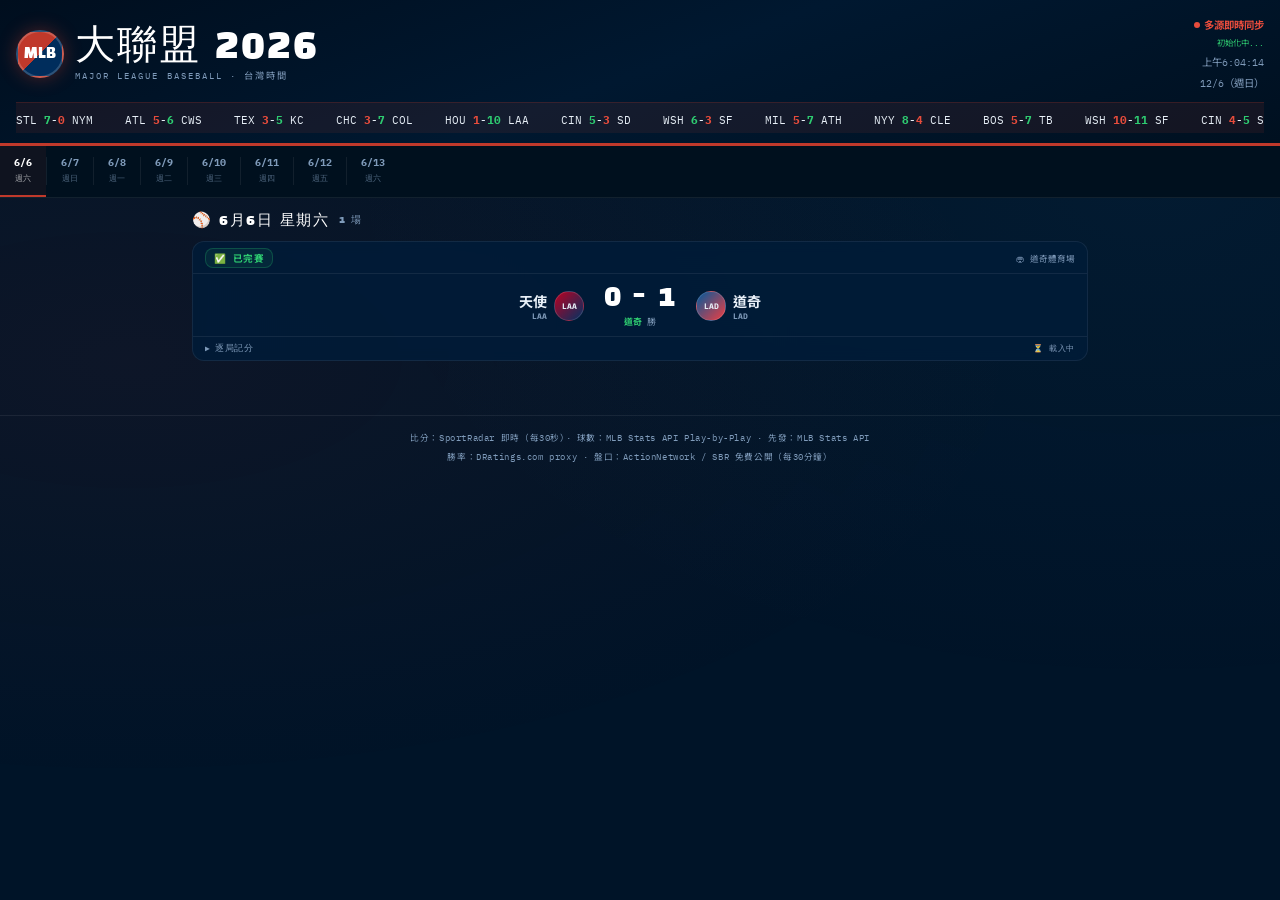
==== commit 32b21927: "更新 mlb.html" ====
--- a/mlb.html
+++ b/mlb.html
@@ -114,6 +114,19 @@
 .gc-ls{padding:0 12px 6px;overflow-x:auto;scrollbar-width:none;}
 .gc-ls::-webkit-scrollbar{display:none;}
 .ls-skeleton{font-size:.54rem;color:var(--muted);font-style:italic;padding:4px 0;}
+.ls-toggle{
+  display:flex;align-items:center;gap:5px;
+  width:100%;padding:5px 12px;
+  background:none;border:none;border-top:1px solid var(--border);
+  color:var(--muted);font-size:.56rem;font-family:'IBM Plex Mono',monospace;
+  cursor:pointer;text-align:left;letter-spacing:.06em;
+  transition:color .15s;
+}
+.ls-toggle:hover{color:var(--text);}
+.ls-toggle .arrow{font-size:.5rem;transition:transform .2s;}
+.ls-toggle.open .arrow{transform:rotate(90deg);}
+.ls-body{display:none;overflow:hidden;}
+.ls-body.open{display:block;}
 .ls-tbl{border-collapse:collapse;font-size:.52rem;font-family:'IBM Plex Mono',monospace;min-width:max-content;}
 .ls-tbl td{padding:2px 5px;text-align:center;min-width:18px;}
 .ls-tbl .ll{color:var(--muted);text-align:left;padding-right:8px;font-size:.5rem;min-width:28px;}
@@ -202,7 +215,8 @@
       </div>
     </div>
     <div class="hdr-right">
-      <div class="live-dot"><span class="pulse"></span>SportRadar 即時</div>
+      <div class="live-dot"><span class="pulse"></span>多源即時同步</div>
+      <div id="hdr-sync" style="font-size:.52rem;color:var(--grass);">初始化中...</div>
       <div id="hdr-time">--:--:--</div>
       <div id="hdr-date">--</div>
     </div>
@@ -220,65 +234,42 @@
 </div>
 
 <script>
-// ══════════════════════════════════════════════
+// ════════════════════════════════════════════
 // 球隊資料
-// ══════════════════════════════════════════════
+// ════════════════════════════════════════════
 const T={
-  NYY:{zh:'洋基',en:'New York Yankees',venue:'洋基體育場'},
-  BOS:{zh:'紅襪',en:'Boston Red Sox',venue:'芬威球場'},
-  TOR:{zh:'藍鳥',en:'Toronto Blue Jays',venue:'羅傑斯中心'},
-  BAL:{zh:'金鶯',en:'Baltimore Orioles',venue:'坎登院子'},
-  TB:{zh:'光芒',en:'Tampa Bay Rays',venue:'特羅彼卡納球場'},
-  CLE:{zh:'守護者',en:'Cleveland Guardians',venue:'普羅格雷斯球場'},
-  MIN:{zh:'雙城',en:'Minnesota Twins',venue:'目標球場'},
-  DET:{zh:'老虎',en:'Detroit Tigers',venue:'科默里卡球場'},
-  KC:{zh:'皇家',en:'Kansas City Royals',venue:'卡夫曼體育場'},
-  CWS:{zh:'白襪',en:'Chicago White Sox',venue:'保障費率球場'},
-  HOU:{zh:'太空人',en:'Houston Astros',venue:'美粒果球場'},
-  SEA:{zh:'水手',en:'Seattle Mariners',venue:'T-Mobile球場'},
-  TEX:{zh:'遊騎兵',en:'Texas Rangers',venue:'環球人壽球場'},
-  LAA:{zh:'天使',en:'Los Angeles Angels',venue:'天使體育場'},
-  ATH:{zh:'運動家',en:'Athletics',venue:'薩克拉門托球場'},
-  OAK:{zh:'運動家',en:'Oakland Athletics',venue:'薩克拉門托球場'},
-  NYM:{zh:'大都會',en:'New York Mets',venue:'花旗球場'},
-  ATL:{zh:'勇士',en:'Atlanta Braves',venue:'信任公園'},
-  PHI:{zh:'費城人',en:'Philadelphia Phillies',venue:'公民銀行球場'},
-  MIA:{zh:'馬林魚',en:'Miami Marlins',venue:'羅恩馬利斯球場'},
-  WSH:{zh:'國民',en:'Washington Nationals',venue:'國民球場'},
-  WSN:{zh:'國民',en:'Washington Nationals',venue:'國民球場'},
-  CHC:{zh:'小熊',en:'Chicago Cubs',venue:'瑞格利球場'},
-  STL:{zh:'紅雀',en:'St. Louis Cardinals',venue:'布希體育場'},
-  MIL:{zh:'釀酒人',en:'Milwaukee Brewers',venue:'美國家族球場'},
-  PIT:{zh:'海盜',en:'Pittsburgh Pirates',venue:'PNC球場'},
-  CIN:{zh:'紅人',en:'Cincinnati Reds',venue:'大美利堅球場'},
-  LAD:{zh:'道奇',en:'Los Angeles Dodgers',venue:'道奇體育場'},
-  SF:{zh:'巨人',en:'San Francisco Giants',venue:'神諭球場'},
-  SFG:{zh:'巨人',en:'San Francisco Giants',venue:'神諭球場'},
-  SD:{zh:'教士',en:'San Diego Padres',venue:'皮特科球場'},
-  AZ:{zh:'響尾蛇',en:'Arizona Diamondbacks',venue:'蔡斯球場'},
-  ARI:{zh:'響尾蛇',en:'Arizona Diamondbacks',venue:'蔡斯球場'},
-  COL:{zh:'落磯',en:'Colorado Rockies',venue:'庫爾斯球場'},
+  NYY:{zh:'洋基',venue:'洋基體育場'},BOS:{zh:'紅襪',venue:'芬威球場'},
+  TOR:{zh:'藍鳥',venue:'羅傑斯中心'},BAL:{zh:'金鶯',venue:'坎登院子'},
+  TB:{zh:'光芒',venue:'特羅彼卡納球場'},CLE:{zh:'守護者',venue:'普羅格雷斯球場'},
+  MIN:{zh:'雙城',venue:'目標球場'},DET:{zh:'老虎',venue:'科默里卡球場'},
+  KC:{zh:'皇家',venue:'卡夫曼體育場'},CWS:{zh:'白襪',venue:'保障費率球場'},
+  HOU:{zh:'太空人',venue:'美粒果球場'},SEA:{zh:'水手',venue:'T-Mobile球場'},
+  TEX:{zh:'遊騎兵',venue:'環球人壽球場'},LAA:{zh:'天使',venue:'天使體育場'},
+  ATH:{zh:'運動家',venue:'薩克拉門托球場'},OAK:{zh:'運動家',venue:'薩克拉門托球場'},
+  NYM:{zh:'大都會',venue:'花旗球場'},ATL:{zh:'勇士',venue:'信任公園'},
+  PHI:{zh:'費城人',venue:'公民銀行球場'},MIA:{zh:'馬林魚',venue:'羅恩馬利斯球場'},
+  WSH:{zh:'國民',venue:'國民球場'},WSN:{zh:'國民',venue:'國民球場'},
+  CHC:{zh:'小熊',venue:'瑞格利球場'},STL:{zh:'紅雀',venue:'布希體育場'},
+  MIL:{zh:'釀酒人',venue:'美國家族球場'},PIT:{zh:'海盜',venue:'PNC球場'},
+  CIN:{zh:'紅人',venue:'大美利堅球場'},LAD:{zh:'道奇',venue:'道奇體育場'},
+  SF:{zh:'巨人',venue:'神諭球場'},SFG:{zh:'巨人',venue:'神諭球場'},
+  SD:{zh:'教士',venue:'皮特科球場'},AZ:{zh:'響尾蛇',venue:'蔡斯球場'},
+  ARI:{zh:'響尾蛇',venue:'蔡斯球場'},COL:{zh:'落磯',venue:'庫爾斯球場'},
 };
-const ti=a=>T[a]||T[a?.toUpperCase()]||{zh:a||'',en:a||'',venue:''};
+const ti=a=>T[a]||T[a?.toUpperCase()]||{zh:a||'',venue:''};
 const tc=a=>'tc-'+(a||'').toUpperCase();
 
-// ══════════════════════════════════════════════
-// 台灣時間工具
-// ══════════════════════════════════════════════
+// ════════════════════════════════════════════
+// 台灣時間
+// ════════════════════════════════════════════
 function twISO(u){return new Date(new Date(u).getTime()+8*3600000).toISOString().slice(0,10);}
 function todayTW(){return twISO(new Date());}
 function twTime(u){return new Date(u).toLocaleTimeString('zh-TW',{timeZone:'Asia/Taipei',hour:'2-digit',minute:'2-digit',hour12:false});}
 function twDateLbl(u){return new Date(u).toLocaleDateString('zh-TW',{timeZone:'Asia/Taipei',month:'numeric',day:'numeric'});}
 function addDay(iso,n){const d=new Date(iso+'T12:00:00+08:00');d.setDate(d.getDate()+n);return d.toISOString().slice(0,10);}
-function dateDiff(iso){return Math.round((new Date(iso+'T00:00:00+08:00')-new Date(todayTW()+'T00:00:00+08:00'))/86400000);}
-
-// ══════════════════════════════════════════════
-// 狀態
-// ══════════════════════════════════════════════
+
 const SR_INIT=[
-  // ── 台灣 06/06 ──
   {id:"89787355",st:"closed",utc:"2026-06-06T02:10:00Z",home:"LAD",away:"LAA",score:{LAD:1,LAA:0},sbp:{},rhe:{}},
-  // ── 台灣 06/07 ──
   {id:"17b87aa5",st:"closed",utc:"2026-06-06T17:10:00Z",home:"DET",away:"SEA",score:{DET:0,SEA:4},sbp:{},rhe:{}},
   {id:"e940c071",st:"closed",utc:"2026-06-06T18:10:00Z",home:"MIN",away:"KC",score:{MIN:2,KC:3},sbp:{},rhe:{}},
   {id:"17e97ff1",st:"closed",utc:"2026-06-06T18:15:00Z",home:"STL",away:"CIN",score:{STL:6,CIN:5},sbp:{},rhe:{}},
@@ -293,7 +284,6 @@
   {id:"069e6c2a",st:"closed",utc:"2026-06-07T01:10:00Z",home:"COL",away:"MIL",score:{COL:1,MIL:7},sbp:{},rhe:{}},
   {id:"a481c73a",st:"closed",utc:"2026-06-07T02:10:00Z",home:"SD",away:"NYM",score:{SD:3,NYM:2},sbp:{},rhe:{}},
   {id:"d27bdbb9",st:"closed",utc:"2026-06-07T02:10:00Z",home:"LAD",away:"LAA",score:{LAD:9,LAA:2},sbp:{},rhe:{}},
-  // ── 台灣 06/08 ──
   {id:"5f390cee",st:"closed",utc:"2026-06-07T17:35:00Z",home:"NYY",away:"BOS",score:{NYY:6,BOS:1},sbp:{},rhe:{}},
   {id:"e50095d6",st:"closed",utc:"2026-06-07T17:35:00Z",home:"ATL",away:"PIT",score:{ATL:3,PIT:2},sbp:{},rhe:{}},
   {id:"fb676497",st:"closed",utc:"2026-06-07T17:35:00Z",home:"PHI",away:"CWS",score:{PHI:9,CWS:5},sbp:{},rhe:{}},
@@ -309,105 +299,132 @@
   {id:"aad880ef",st:"closed",utc:"2026-06-07T20:10:00Z",home:"SD",away:"NYM",score:{SD:3,NYM:7},sbp:{},rhe:{}},
   {id:"f4445ead",st:"closed",utc:"2026-06-07T20:10:00Z",home:"LAD",away:"LAA",score:{LAD:5,LAA:13},sbp:{},rhe:{}},
   {id:"a9ae8574",st:"closed",utc:"2026-06-08T00:30:00Z",home:"CHC",away:"SF",score:{CHC:1,SF:2},sbp:{},rhe:{}},
-  // ── 台灣 06/09 ── 全部已完賽
-  {id:"52a6fae1",st:"closed",utc:"2026-06-08T22:35:00Z",home:"BAL",away:"SEA",
-   score:{BAL:3,SEA:6},rhe:{BAL:{r:3,h:6,e:0},SEA:{r:6,h:9,e:0}},
-   sbp:{"1":{BAL:0,SEA:0},"2":{BAL:0,SEA:0},"3":{BAL:1,SEA:0},"4":{BAL:0,SEA:0},"5":{BAL:0,SEA:5},"6":{BAL:0,SEA:0},"7":{BAL:1,SEA:0},"8":{BAL:1,SEA:1},"9":{BAL:0,SEA:0}}},
+  {id:"52a6fae1",st:"closed",utc:"2026-06-08T22:35:00Z",home:"BAL",away:"SEA",score:{BAL:3,SEA:6},sbp:{},rhe:{}},
   {id:"3c7c17e7",st:"closed",utc:"2026-06-08T22:40:00Z",home:"TB",away:"BOS",score:{TB:3,BOS:1},sbp:{},rhe:{}},
-  {id:"66990254",st:"closed",utc:"2026-06-08T22:40:00Z",home:"CLE",away:"NYY",
-   score:{CLE:5,NYY:7},rhe:{CLE:{r:5,h:5,e:2},NYY:{r:7,h:7,e:2}},
-   sbp:{"1":{CLE:0,NYY:2},"2":{CLE:0,NYY:0},"3":{CLE:3,NYY:1},"4":{CLE:0,NYY:0},"5":{CLE:0,NYY:1},"6":{CLE:2,NYY:0},"7":{CLE:0,NYY:0},"8":{CLE:0,NYY:1},"9":{CLE:0,NYY:2}}},
+  {id:"66990254",st:"closed",utc:"2026-06-08T22:40:00Z",home:"CLE",away:"NYY",score:{CLE:5,NYY:7},sbp:{},rhe:{}},
   {id:"95b57ec2",st:"closed",utc:"2026-06-08T23:07:00Z",home:"TOR",away:"PHI",score:{TOR:2,PHI:5},sbp:{},rhe:{}},
   {id:"3042c795",st:"closed",utc:"2026-06-09T01:38:00Z",home:"LAA",away:"HOU",score:{LAA:4,HOU:5},sbp:{},rhe:{}},
   {id:"5b04aa79",st:"closed",utc:"2026-06-09T01:40:00Z",home:"SD",away:"CIN",score:{SD:6,CIN:2},sbp:{},rhe:{}},
   {id:"4c6ec49e",st:"closed",utc:"2026-06-09T01:45:00Z",home:"SF",away:"WSH",score:{SF:3,WSH:4},sbp:{},rhe:{}},
   {id:"b6d00fa3",st:"closed",utc:"2026-06-09T02:05:00Z",home:"ATH",away:"MIL",score:{ATH:14,MIL:15},sbp:{},rhe:{}},
-  // ── 台灣 06/10 ── 待賽
-  {id:"894a443a",st:"scheduled",utc:"2026-06-09T22:35:00Z",home:"BAL",away:"SEA",score:{},sbp:{},rhe:{}},
-  {id:"5c97693b",st:"scheduled",utc:"2026-06-09T22:40:00Z",home:"MIA",away:"AZ",score:{},sbp:{},rhe:{}},
-  {id:"aaa4ad34",st:"scheduled",utc:"2026-06-09T22:40:00Z",home:"TB",away:"BOS",score:{},sbp:{},rhe:{}},
-  {id:"b568903b",st:"scheduled",utc:"2026-06-09T22:40:00Z",home:"CLE",away:"NYY",score:{},sbp:{},rhe:{}},
-  {id:"bed034ae",st:"scheduled",utc:"2026-06-09T22:40:00Z",home:"DET",away:"MIN",score:{},sbp:{},rhe:{}},
-  {id:"d8400862",st:"scheduled",utc:"2026-06-09T22:40:00Z",home:"PIT",away:"LAD",score:{},sbp:{},rhe:{}},
-  {id:"936aa385",st:"scheduled",utc:"2026-06-09T23:07:00Z",home:"TOR",away:"PHI",score:{},sbp:{},rhe:{}},
-  {id:"87143836",st:"scheduled",utc:"2026-06-09T23:10:00Z",home:"NYM",away:"STL",score:{},sbp:{},rhe:{}},
-  {id:"5d15be81",st:"scheduled",utc:"2026-06-09T23:40:00Z",home:"CWS",away:"ATL",score:{},sbp:{},rhe:{}},
-  {id:"ace6b424",st:"scheduled",utc:"2026-06-09T23:40:00Z",home:"KC",away:"TEX",score:{},sbp:{},rhe:{}},
-  {id:"806d4626",st:"scheduled",utc:"2026-06-10T00:40:00Z",home:"COL",away:"CHC",score:{},sbp:{},rhe:{}},
-  {id:"a7640683",st:"scheduled",utc:"2026-06-10T01:38:00Z",home:"LAA",away:"HOU",score:{},sbp:{},rhe:{}},
-  {id:"5063d62a",st:"scheduled",utc:"2026-06-10T01:40:00Z",home:"SD",away:"CIN",score:{},sbp:{},rhe:{}},
-  {id:"ee6c157d",st:"scheduled",utc:"2026-06-10T01:45:00Z",home:"SF",away:"WSH",score:{},sbp:{},rhe:{}},
-  {id:"e53207bd",st:"scheduled",utc:"2026-06-10T02:05:00Z",home:"ATH",away:"MIL",score:{},sbp:{},rhe:{}},
-  // ── 台灣 06/11 ── 待賽
-  {id:"46c068c7",st:"scheduled",utc:"2026-06-10T17:10:00Z",home:"CLE",away:"NYY",score:{},sbp:{},rhe:{}},
-  {id:"d64f0abf",st:"scheduled",utc:"2026-06-10T17:10:00Z",home:"TB",away:"BOS",score:{},sbp:{},rhe:{}},
-  {id:"4ca8cedb",st:"scheduled",utc:"2026-06-10T19:45:00Z",home:"SF",away:"WSH",score:{},sbp:{},rhe:{}},
-  {id:"dc04c652",st:"scheduled",utc:"2026-06-10T20:10:00Z",home:"SD",away:"CIN",score:{},sbp:{},rhe:{}},
-  {id:"bfe53f7e",st:"scheduled",utc:"2026-06-10T22:35:00Z",home:"BAL",away:"SEA",score:{},sbp:{},rhe:{}},
-  {id:"5050dd5f",st:"scheduled",utc:"2026-06-10T22:40:00Z",home:"DET",away:"MIN",score:{},sbp:{},rhe:{}},
-  {id:"95291405",st:"scheduled",utc:"2026-06-10T22:40:00Z",home:"MIA",away:"AZ",score:{},sbp:{},rhe:{}},
-  {id:"c4404f0f",st:"scheduled",utc:"2026-06-10T22:40:00Z",home:"PIT",away:"LAD",score:{},sbp:{},rhe:{}},
-  {id:"096ff7d1",st:"scheduled",utc:"2026-06-10T23:07:00Z",home:"TOR",away:"PHI",score:{},sbp:{},rhe:{}},
-  {id:"08c7d3c1",st:"scheduled",utc:"2026-06-10T23:10:00Z",home:"NYM",away:"STL",score:{},sbp:{},rhe:{}},
-  {id:"469c2e98",st:"scheduled",utc:"2026-06-10T23:40:00Z",home:"KC",away:"TEX",score:{},sbp:{},rhe:{}},
-  {id:"7c43fbef",st:"scheduled",utc:"2026-06-10T23:40:00Z",home:"CWS",away:"ATL",score:{},sbp:{},rhe:{}},
-  {id:"ebba52f4",st:"scheduled",utc:"2026-06-11T00:40:00Z",home:"COL",away:"CHC",score:{},sbp:{},rhe:{}},
-  {id:"4a6b0355",st:"scheduled",utc:"2026-06-11T01:05:00Z",home:"ATH",away:"MIL",score:{},sbp:{},rhe:{}},
-  {id:"4846d008",st:"scheduled",utc:"2026-06-11T01:38:00Z",home:"LAA",away:"HOU",score:{},sbp:{},rhe:{}},
+  {id:"894a443a",st:"closed",utc:"2026-06-09T22:35:00Z",home:"BAL",away:"SEA",score:{BAL:3,SEA:2},sbp:{},rhe:{}},
+  {id:"5c97693b",st:"closed",utc:"2026-06-09T22:40:00Z",home:"MIA",away:"AZ",score:{MIA:5,AZ:2},sbp:{},rhe:{}},
+  {id:"aaa4ad34",st:"closed",utc:"2026-06-09T22:40:00Z",home:"TB",away:"BOS",score:{TB:2,BOS:4},sbp:{},rhe:{}},
+  {id:"b568903b",st:"closed",utc:"2026-06-09T22:40:00Z",home:"CLE",away:"NYY",score:{CLE:3,NYY:6},sbp:{},rhe:{}},
+  {id:"bed034ae",st:"closed",utc:"2026-06-09T22:40:00Z",home:"DET",away:"MIN",score:{DET:5,MIN:3},sbp:{},rhe:{}},
+  {id:"d8400862",st:"closed",utc:"2026-06-09T22:40:00Z",home:"PIT",away:"LAD",score:{PIT:3,LAD:12},sbp:{},rhe:{}},
+  {id:"936aa385",st:"closed",utc:"2026-06-09T23:07:00Z",home:"TOR",away:"PHI",score:{TOR:3,PHI:2},sbp:{},rhe:{}},
+  {id:"87143836",st:"closed",utc:"2026-06-09T23:10:00Z",home:"NYM",away:"STL",score:{NYM:0,STL:7},sbp:{},rhe:{}},
+  {id:"5d15be81",st:"closed",utc:"2026-06-09T23:40:00Z",home:"CWS",away:"ATL",score:{CWS:6,ATL:5},sbp:{},rhe:{}},
+  {id:"ace6b424",st:"closed",utc:"2026-06-09T23:40:00Z",home:"KC",away:"TEX",score:{KC:5,TEX:3},sbp:{},rhe:{}},
+  {id:"806d4626",st:"closed",utc:"2026-06-10T00:40:00Z",home:"COL",away:"CHC",score:{COL:7,CHC:3},sbp:{},rhe:{}},
+  {id:"a7640683",st:"closed",utc:"2026-06-10T01:38:00Z",home:"LAA",away:"HOU",score:{LAA:10,HOU:1},sbp:{},rhe:{}},
+  {id:"5063d62a",st:"closed",utc:"2026-06-10T01:40:00Z",home:"SD",away:"CIN",score:{SD:3,CIN:5},sbp:{},rhe:{}},
+  {id:"ee6c157d",st:"closed",utc:"2026-06-10T01:45:00Z",home:"SF",away:"WSH",score:{SF:3,WSH:6},sbp:{},rhe:{}},
+  {id:"e53207bd",st:"closed",utc:"2026-06-10T02:05:00Z",home:"ATH",away:"MIL",score:{ATH:7,MIL:5},sbp:{},rhe:{}},
+  {id:"46c068c7",st:"closed",utc:"2026-06-10T17:10:00Z",home:"CLE",away:"NYY",score:{CLE:4,NYY:8},sbp:{},rhe:{}},
+  {id:"d64f0abf",st:"closed",utc:"2026-06-10T17:10:00Z",home:"TB",away:"BOS",score:{TB:7,BOS:5},sbp:{},rhe:{}},
+  {id:"4ca8cedb",st:"closed",utc:"2026-06-10T19:45:00Z",home:"SF",away:"WSH",score:{SF:11,WSH:10},sbp:{},rhe:{}},
+  {id:"dc04c652",st:"closed",utc:"2026-06-10T20:10:00Z",home:"SD",away:"CIN",score:{SD:5,CIN:4},sbp:{},rhe:{}},
+  {id:"bfe53f7e",st:"closed",utc:"2026-06-10T22:35:00Z",home:"BAL",away:"SEA",score:{BAL:7,SEA:2},sbp:{},rhe:{}},
+  {id:"5050dd5f",st:"closed",utc:"2026-06-10T22:40:00Z",home:"DET",away:"MIN",score:{DET:4,MIN:6},sbp:{},rhe:{}},
+  {id:"95291405",st:"closed",utc:"2026-06-10T22:40:00Z",home:"MIA",away:"AZ",score:{MIA:8,AZ:0},sbp:{},rhe:{}},
+  {id:"c4404f0f",st:"closed",utc:"2026-06-10T22:40:00Z",home:"PIT",away:"LAD",score:{PIT:9,LAD:8},sbp:{},rhe:{}},
+  {id:"096ff7d1",st:"closed",utc:"2026-06-10T23:07:00Z",home:"TOR",away:"PHI",score:{TOR:4,PHI:7},sbp:{},rhe:{}},
+  {id:"08c7d3c1",st:"closed",utc:"2026-06-10T23:10:00Z",home:"NYM",away:"STL",score:{NYM:2,STL:9},sbp:{},rhe:{}},
+  {id:"469c2e98",st:"closed",utc:"2026-06-10T23:40:00Z",home:"KC",away:"TEX",score:{KC:4,TEX:6},sbp:{},rhe:{}},
+  {id:"7c43fbef",st:"closed",utc:"2026-06-10T23:40:00Z",home:"CWS",away:"ATL",score:{CWS:2,ATL:1},sbp:{},rhe:{}},
+  {id:"ebba52f4",st:"closed",utc:"2026-06-11T00:40:00Z",home:"COL",away:"CHC",score:{COL:3,CHC:2},sbp:{},rhe:{}},
+  {id:"4a6b0355",st:"closed",utc:"2026-06-11T01:05:00Z",home:"ATH",away:"MIL",score:{ATH:4,MIL:3},sbp:{},rhe:{}},
+  {id:"4846d008",st:"closed",utc:"2026-06-11T01:38:00Z",home:"LAA",away:"HOU",score:{LAA:3,HOU:2},sbp:{},rhe:{}},
+  {id:"8171625d",st:"closed",utc:"2026-06-11T17:10:00Z",home:"DET",away:"MIN",score:{DET:11,MIN:0},sbp:{},rhe:{}},
+  {id:"bd2ae220",st:"closed",utc:"2026-06-11T17:10:00Z",home:"NYM",away:"STL",score:{NYM:5,STL:4},sbp:{},rhe:{}},
+  {id:"d2848c05",st:"closed",utc:"2026-06-11T17:10:00Z",home:"MIA",away:"AZ",score:{MIA:2,AZ:0},sbp:{},rhe:{}},
+  {id:"38de5435",st:"closed",utc:"2026-06-11T18:10:00Z",home:"KC",away:"TEX",score:{KC:2,TEX:4},sbp:{},rhe:{}},
+  {id:"62904dff",st:"closed",utc:"2026-06-11T19:10:00Z",home:"COL",away:"CHC",score:{COL:3,CHC:9},sbp:{},rhe:{}},
+  {id:"5c2e722a",st:"inprogress",utc:"2026-06-11T22:40:00Z",home:"PIT",away:"LAD",score:{PIT:4,LAD:7},sbp:{},rhe:{}},
+  {id:"b00dd548",st:"inprogress",utc:"2026-06-11T23:05:00Z",home:"BAL",away:"SEA",score:{BAL:7,SEA:5},sbp:{},rhe:{}},
+  {id:"4664f3f4",st:"scheduled",utc:"2026-06-12T22:40:00Z",home:"PIT",away:"MIA",score:{},sbp:{},rhe:{}},
+  {id:"d43683e5",st:"scheduled",utc:"2026-06-12T22:45:00Z",home:"WSH",away:"SEA",score:{},sbp:{},rhe:{}},
+  {id:"cb9088f2",st:"scheduled",utc:"2026-06-12T23:05:00Z",home:"BAL",away:"SD",score:{},sbp:{},rhe:{}},
+  {id:"10e868ad",st:"scheduled",utc:"2026-06-12T23:10:00Z",home:"CLE",away:"DET",score:{},sbp:{},rhe:{}},
+  {id:"bcad0ab7",st:"scheduled",utc:"2026-06-12T23:10:00Z",home:"BOS",away:"TEX",score:{},sbp:{},rhe:{}},
+  {id:"82bfd106",st:"scheduled",utc:"2026-06-12T23:15:00Z",home:"NYM",away:"ATL",score:{},sbp:{},rhe:{}},
+  {id:"e8116cdc",st:"scheduled",utc:"2026-06-12T23:15:00Z",home:"CIN",away:"AZ",score:{},sbp:{},rhe:{}},
+  {id:"4185cf80",st:"scheduled",utc:"2026-06-12T23:37:00Z",home:"TOR",away:"NYY",score:{},sbp:{},rhe:{}},
+  {id:"5e63296e",st:"scheduled",utc:"2026-06-12T23:40:00Z",home:"MIL",away:"PHI",score:{},sbp:{},rhe:{}},
+  {id:"bf7049ad",st:"scheduled",utc:"2026-06-12T23:40:00Z",home:"CWS",away:"LAD",score:{},sbp:{},rhe:{}},
+  {id:"9474d348",st:"scheduled",utc:"2026-06-13T00:10:00Z",home:"KC",away:"HOU",score:{},sbp:{},rhe:{}},
+  {id:"e3bf4b63",st:"scheduled",utc:"2026-06-13T00:10:00Z",home:"MIN",away:"STL",score:{},sbp:{},rhe:{}},
+  {id:"73c7e51e",st:"scheduled",utc:"2026-06-13T01:38:00Z",home:"LAA",away:"TB",score:{},sbp:{},rhe:{}},
+  {id:"636e7fe1",st:"scheduled",utc:"2026-06-13T02:05:00Z",home:"ATH",away:"COL",score:{},sbp:{},rhe:{}},
+  {id:"23a7b241",st:"scheduled",utc:"2026-06-13T02:15:00Z",home:"SF",away:"CHC",score:{},sbp:{},rhe:{}},
+  {id:"e4b5a139",st:"scheduled",utc:"2026-06-13T18:10:00Z",home:"MIN",away:"STL",score:{},sbp:{},rhe:{}},
+  {id:"c00e2575",st:"scheduled",utc:"2026-06-13T19:07:00Z",home:"TOR",away:"NYY",score:{},sbp:{},rhe:{}},
+  {id:"08e19eb6",st:"scheduled",utc:"2026-06-13T20:05:00Z",home:"WSH",away:"SEA",score:{},sbp:{},rhe:{}},
+  {id:"134bd095",st:"scheduled",utc:"2026-06-13T20:05:00Z",home:"BAL",away:"SD",score:{},sbp:{},rhe:{}},
+  {id:"73d51f58",st:"scheduled",utc:"2026-06-13T20:05:00Z",home:"PIT",away:"MIA",score:{},sbp:{},rhe:{}},
+  {id:"48a111df",st:"scheduled",utc:"2026-06-13T20:10:00Z",home:"BOS",away:"TEX",score:{},sbp:{},rhe:{}},
+  {id:"9369e36d",st:"scheduled",utc:"2026-06-13T20:10:00Z",home:"CWS",away:"LAD",score:{},sbp:{},rhe:{}},
+  {id:"99ef26db",st:"scheduled",utc:"2026-06-13T20:10:00Z",home:"NYM",away:"ATL",score:{},sbp:{},rhe:{}},
+  {id:"d7833cf6",st:"scheduled",utc:"2026-06-13T20:10:00Z",home:"CIN",away:"AZ",score:{},sbp:{},rhe:{}},
+  {id:"dffb4b2d",st:"scheduled",utc:"2026-06-13T20:10:00Z",home:"CLE",away:"DET",score:{},sbp:{},rhe:{}},
+  {id:"9efb4155",st:"scheduled",utc:"2026-06-13T23:10:00Z",home:"KC",away:"HOU",score:{},sbp:{},rhe:{}},
+  {id:"affadbbc",st:"scheduled",utc:"2026-06-13T23:10:00Z",home:"MIL",away:"PHI",score:{},sbp:{},rhe:{}},
+  {id:"a3c85e79",st:"scheduled",utc:"2026-06-14T02:05:00Z",home:"ATH",away:"COL",score:{},sbp:{},rhe:{}},
+  {id:"fb9ab878",st:"scheduled",utc:"2026-06-14T02:05:00Z",home:"SF",away:"CHC",score:{},sbp:{},rhe:{}},
+  {id:"624d47a6",st:"scheduled",utc:"2026-06-14T02:07:00Z",home:"LAA",away:"TB",score:{},sbp:{},rhe:{}}
 ];
 
 let allGames=SR_INIT.map(g=>({...g}));
-let mlbCache={};
-let oddsCache={};  // "AWAY-HOME" → {a,h,src,ml_a,ml_h,total}
-let winCache={};   // "AWAY-HOME" → {a,h,src}
-let countCache={}; // gamePk → {balls,strikes,outs,batter}
+let mlbCache={};    // date→MLB schedule games
+let oddsCache={};   // key→odds
+let countData={};   // pk→pitch count
+let lsFetched=new Set();
 let selectedDate='';
-let lastRefresh=null;
-
-// DRatings 靜態備援
-const DR={
-  "BOS-TB":{a:44.5,h:55.5},"NYY-CLE":{a:57.3,h:42.7},"PHI-TOR":{a:52.8,h:47.2},
-  "HOU-LAA":{a:61.4,h:38.6},"CIN-SD":{a:39.2,h:60.8},"WSH-SF":{a:36.7,h:63.3},"MIL-ATH":{a:55.1,h:44.9},
-  "SEA-BAL":{a:52.0,h:48.0},"AZ-MIA":{a:54.3,h:45.7},"MIN-DET":{a:50.2,h:49.8},"LAD-PIT":{a:72.1,h:27.9},
-  "STL-NYM":{a:44.6,h:55.4},"ATL-CWS":{a:64.3,h:35.7},"TEX-KC":{a:48.7,h:51.3},
-  "CHC-COL":{a:62.5,h:37.5},"CIN-SD":{a:38.9,h:61.1},"MIL-ATH":{a:54.7,h:45.3},
-};
-
-// ══════════════════════════════════════════════
+let syncTick=0;
+let lastSync='';
+
+// ════════════════════════════════════════════
 // 時鐘
-// ══════════════════════════════════════════════
+// ════════════════════════════════════════════
 function tick(){
   const n=new Date();
-  document.getElementById('hdr-time').textContent=n.toLocaleTimeString('zh-TW',{timeZone:'Asia/Taipei'});
-  document.getElementById('hdr-date').textContent=n.toLocaleDateString('zh-TW',{timeZone:'Asia/Taipei',month:'numeric',day:'numeric',weekday:'short'});
-}
-tick();setInterval(tick,1000);
-
-// ══════════════════════════════════════════════
+  const el1=document.getElementById('hdr-time');
+  const el2=document.getElementById('hdr-date');
+  if(el1) el1.textContent=n.toLocaleTimeString('zh-TW',{timeZone:'Asia/Taipei'});
+  if(el2) el2.textContent=n.toLocaleDateString('zh-TW',{timeZone:'Asia/Taipei',month:'numeric',day:'numeric',weekday:'short'});
+}
+tick(); setInterval(tick,1000);
+
+// ════════════════════════════════════════════
 // TICKER
-// ══════════════════════════════════════════════
+// ════════════════════════════════════════════
 function buildTicker(){
-  const done=allGames.filter(g=>g.st==='closed'||g.st==='inprogress'||g.st==='complete');
-  if(!done.length)return;
-  const items=done.slice(-28).map(g=>{
+  const done=allGames.filter(g=>g.st==='closed'||g.st==='inprogress');
+  if(!done.length) return;
+  const items=done.slice(-30).map(g=>{
     const hs=g.score[g.home]??0,as=g.score[g.away]??0;
     const lv=g.st==='inprogress'?'<span class="lv">LIVE</span> ':'';
     return `<span class="ti">${lv}${g.away} <span class="${as>hs?'w':'l'}">${as}</span>-<span class="${hs>as?'w':'l'}">${hs}</span> ${g.home}</span>`;
   });
-  document.getElementById('ticker').innerHTML=[...items,...items].join('');
-}
-
-// ══════════════════════════════════════════════
+  const el=document.getElementById('ticker');
+  if(el) el.innerHTML=[...items,...items].join('');
+}
+
+// ════════════════════════════════════════════
 // DATE NAV
-// ══════════════════════════════════════════════
+// ════════════════════════════════════════════
 function buildDateNav(dates){
   const today=todayTW();
-  document.getElementById('date-nav').innerHTML=dates.map((dt,i)=>{
-    const isToday=dt===today;
+  const nav=document.getElementById('date-nav');
+  if(!nav) return;
+  nav.innerHTML=dates.map((dt,i)=>{
+    const isT=dt===today;
     const d=new Date(dt+'T12:00:00+08:00');
     const wk=d.toLocaleDateString('zh-TW',{weekday:'short',timeZone:'Asia/Taipei'});
     const md=d.toLocaleDateString('zh-TW',{month:'numeric',day:'numeric',timeZone:'Asia/Taipei'});
-    return `<button class="date-btn${dt===selectedDate?' active':''}${isToday?' today':''}" onclick="selectDate('${dt}',this)">${isToday?'⚾ ':''}<b>${md}</b><br><span style="font-size:.5rem;opacity:.6;">${wk}</span></button>${i<dates.length-1?'<div class="date-sep"></div>':''}`;
+    return `<button class="date-btn${dt===selectedDate?' active':''}${isT?' today':''}" onclick="selectDate('${dt}',this)">${isT?'⚾ ':''}<b>${md}</b><br><span style="font-size:.5rem;opacity:.6;">${wk}</span></button>${i<dates.length-1?'<div class="date-sep"></div>':''}`;
   }).join('');
 }
 function selectDate(dt,btn){
@@ -417,98 +434,19 @@
   renderMain();
 }
 
-// ══════════════════════════════════════════════
-// MLB Stats API
-// ══════════════════════════════════════════════
-async function fetchMLBDay(dt){
-  if(mlbCache[dt])return mlbCache[dt];
+// ════════════════════════════════════════════
+// MLB Stats API（CORS 允許）
+// ════════════════════════════════════════════
+const MLB='https://statsapi.mlb.com/api/v1';
+
+// 同步比分＋逐局
+async function syncToday(){
+  const today=todayTW();
   try{
-    const r=await fetch(`https://statsapi.mlb.com/api/v1/schedule?sportId=1&date=${dt}&hydrate=probablePitcher(stats(type=season)),linescore,venue&gameType=R`);
+    const r=await fetch(`${MLB}/schedule?sportId=1&date=${today}&hydrate=linescore&gameType=R`);
+    if(!r.ok) throw new Error(r.status);
     const d=await r.json();
-    mlbCache[dt]=d.dates?.[0]?.games||[];
-  }catch(e){mlbCache[dt]=[];}
-  return mlbCache[dt];
-}
-function findMLB(g,mlbGames){
-  const m=mlbGames.find(m=>m.teams?.home?.team?.abbreviation===g.home&&m.teams?.away?.team?.abbreviation===g.away);
-  // 把 gamePk 存回 allGames，供 fetchGameLS 使用
-  if(m&&!g._pk){
-    const idx=allGames.findIndex(x=>x.home===g.home&&x.away===g.away&&x.utc===g.utc);
-    if(idx>=0) allGames[idx]._pk=m.gamePk;
-    g._pk=m.gamePk;
-  }
-  return m;
-}
-
-// ══════════════════════════════════════════════
-// 好壞球 Play-by-Play（MLB Stats API）
-// ══════════════════════════════════════════════
-async function fetchCount(gamePk){
-  if(!gamePk||countCache[gamePk]?.ts>Date.now()-15000)return;
-  try{
-    const r=await fetch(`https://statsapi.mlb.com/api/v1/game/${gamePk}/playByPlay?fields=currentPlay,allPlays`);
-    const d=await r.json();
-    const cp=d.currentPlay;
-    if(cp){
-      countCache[gamePk]={
-        balls:cp.count?.balls??0,
-        strikes:cp.count?.strikes??0,
-        outs:cp.count?.outs??0,
-        batter:cp.matchup?.batter?.fullName||'',
-        pitcher:cp.matchup?.pitcher?.fullName||'',
-        ts:Date.now()
-      };
-    }
-  }catch(e){}
-}
-
-// ══════════════════════════════════════════════
-// 補抓單場逐局記分（已完賽舊比賽用）
-// ══════════════════════════════════════════════
-const lsFetching=new Set();
-async function fetchGameLS(pk,homeA,awayA){
-  const key=`${homeA}-${awayA}`;
-  if(lsFetching.has(key))return;
-  lsFetching.add(key);
-  try{
-    const r=await fetch(`https://statsapi.mlb.com/api/v1/game/${pk}/linescore`);
-    const d=await r.json();
-    const innings=d.innings||[];
-    if(!innings.length){lsFetching.delete(key);return;}
-    const sbp={};
-    innings.forEach(i=>{sbp[i.num]={[homeA]:i.home?.runs??'-',[awayA]:i.away?.runs??'-'};});
-    const rhe={
-      [homeA]:{h:d.teams?.home?.hits??'',e:d.teams?.home?.errors??''},
-      [awayA]:{h:d.teams?.away?.hits??'',e:d.teams?.away?.errors??''},
-    };
-    // 更新 allGames
-    const idx=allGames.findIndex(g=>g.home===homeA&&g.away===awayA);
-    if(idx>=0){allGames[idx].sbp=sbp;allGames[idx].rhe=rhe;}
-    // 直接更新 DOM skeleton
-    const el=document.getElementById(`ls-${homeA}-${awayA}`);
-    if(el){
-      const inns=Object.keys(sbp).sort((a,b)=>+a-+b);
-      const rHm=rhe[homeA],rAw=rhe[awayA];
-      const gObj=allGames[idx]||{score:{}};
-      el.innerHTML=`<table class="ls-tbl">
-        <tr><td class="ll"> </td>${inns.map(n=>`<td class="lh">${n}</td>`).join('')}<td class="lth">R</td><td class="lrh">H</td><td class="lrh">E</td></tr>
-        <tr><td class="ll">${awayA}</td>${inns.map(n=>`<td>${sbp[n]?.[awayA]??'-'}</td>`).join('')}<td class="lt">${gObj.score[awayA]??''}</td><td class="lr">${rAw?.h??''}</td><td class="lr">${rAw?.e??''}</td></tr>
-        <tr><td class="ll">${homeA}</td>${inns.map(n=>`<td>${sbp[n]?.[homeA]??'-'}</td>`).join('')}<td class="lt">${gObj.score[homeA]??''}</td><td class="lr">${rHm?.h??''}</td><td class="lr">${rHm?.e??''}</td></tr>
-      </table>`;
-    }
-  }catch(e){}
-  lsFetching.delete(key);
-}
-
-// ══════════════════════════════════════════════
-// 即時比分刷新
-// ══════════════════════════════════════════════
-async function refreshLive(){
-  const today=todayTW();
-  delete mlbCache[today];
-  try{
-    const r=await fetch(`https://statsapi.mlb.com/api/v1/schedule?sportId=1&date=${today}&hydrate=linescore&gameType=R`);
-    const d=await r.json();
+    let changed=0;
     for(const mg of d.dates?.[0]?.games||[]){
       const ha=mg.teams?.home?.team?.abbreviation;
       const aa=mg.teams?.away?.team?.abbreviation;
@@ -516,128 +454,185 @@
       const as_=mg.teams?.away?.score??null;
       const st=mg.status?.abstractGameState;
       const det=mg.status?.detailedState||'';
-      const srSt=(st==='Live'||det==='In Progress'||det==='Critical')?'inprogress':
-                 (st==='Final'||st==='Completed'||det==='Final'||det==='Game Over'||det==='Completed Early')?'closed':'scheduled';
-      const ls=mg.linescore;
+      const srSt=st==='Live'?'inprogress':
+                 (st==='Final'||det==='Final'||det==='Game Over')?'closed':'scheduled';
       const idx=allGames.findIndex(g=>g.home===ha&&g.away===aa);
-      if(idx>=0&&hs!==null){
-        allGames[idx].score={[ha]:hs,[aa]:as_};
-        allGames[idx].st=srSt;
-        allGames[idx]._inn=ls?.currentInning;
-        allGames[idx]._half=ls?.inningHalf;
-        allGames[idx]._outs=ls?.outs;
-        allGames[idx]._pk=mg.gamePk;
-        if(ls?.innings){
-          const sbp={};
-          ls.innings.forEach(inn=>{sbp[inn.num]={[ha]:inn.home?.runs??'-',[aa]:inn.away?.runs??'-'};});
-          allGames[idx].sbp=sbp;
-          allGames[idx].rhe={
-            [ha]:{r:hs,h:ls.teams?.home?.hits??'',e:ls.teams?.home?.errors??''},
-            [aa]:{r:as_,h:ls.teams?.away?.hits??'',e:ls.teams?.away?.errors??''}
-          };
+      if(idx<0){
+        // 新增沒有的比賽
+        allGames.push({id:String(mg.gamePk),st:srSt,utc:mg.gameDate,
+          home:ha,away:aa,score:hs!==null?{[ha]:hs,[aa]:as_}:{},sbp:{},rhe:{},_pk:mg.gamePk});
+        changed++;
+      } else {
+        const g=allGames[idx];
+        g.st=srSt; g._pk=mg.gamePk;
+        if(hs!==null){g.score={[ha]:hs,[aa]:as_};}
+        const ls=mg.linescore;
+        if(ls){
+          g._inn=ls.currentInning; g._half=ls.inningHalf; g._outs=ls.outs??0;
+          if(ls.innings?.length){
+            const sbp={};
+            ls.innings.forEach(i=>{sbp[i.num]={[ha]:i.home?.runs??'-',[aa]:i.away?.runs??'-'};});
+            g.sbp=sbp;
+            g.rhe={[ha]:{r:hs,h:ls.teams?.home?.hits??'',e:ls.teams?.home?.errors??''},
+                   [aa]:{r:as_,h:ls.teams?.away?.hits??'',e:ls.teams?.away?.errors??''}};
+          }
         }
-        // 抓好壞球
-        if(srSt==='inprogress'&&mg.gamePk) fetchCount(mg.gamePk);
+        changed++;
       }
     }
-    lastRefresh=new Date().toLocaleTimeString('zh-TW',{timeZone:'Asia/Taipei'});
+    return changed;
+  }catch(e){
+    console.warn('syncToday failed:',e.message);
+    return 0;
+  }
+}
+
+// 先發投手＋球場
+async function fetchMLBDay(dt){
+  if(mlbCache[dt]) return mlbCache[dt];
+  try{
+    const r=await fetch(`${MLB}/schedule?sportId=1&date=${dt}&hydrate=probablePitcher(stats(type=season)),venue&gameType=R`);
+    if(!r.ok) throw new Error(r.status);
+    const d=await r.json();
+    const games=d.dates?.[0]?.games||[];
+    mlbCache[dt]=games;
+    // 存 gamePk
+    for(const mg of games){
+      const ha=mg.teams?.home?.team?.abbreviation;
+      const aa=mg.teams?.away?.team?.abbreviation;
+      const idx=allGames.findIndex(g=>g.home===ha&&g.away===aa&&twISO(g.utc)===dt);
+      if(idx>=0&&!allGames[idx]._pk) allGames[idx]._pk=mg.gamePk;
+    }
+  }catch(e){ mlbCache[dt]=[]; }
+  return mlbCache[dt];
+}
+function findMLB(g,mlbGames){
+  return mlbGames.find(m=>m.teams?.home?.team?.abbreviation===g.home&&
+                          m.teams?.away?.team?.abbreviation===g.away);}
+
+// 好壞球
+async function fetchPitchCount(pk){
+  try{
+    const r=await fetch(`${MLB}/game/${pk}/playByPlay?fields=currentPlay`);
+    if(!r.ok) return null;
+    const d=await r.json();
+    const cp=d.currentPlay;
+    if(!cp) return null;
+    return{balls:cp.count?.balls??0,strikes:cp.count?.strikes??0,
+           outs:cp.count?.outs??0,batter:cp.matchup?.batter?.fullName||''};
+  }catch(e){return null;}
+}
+
+// 逐局補抓
+async function fetchGameLS(pk,g){
+  const key=`${g.home}-${g.away}`;
+  if(lsFetched.has(key)||!pk) return;
+  lsFetched.add(key);
+  try{
+    const r=await fetch(`${MLB}/game/${pk}/linescore`);
+    if(!r.ok){lsFetched.delete(key);return;}
+    const d=await r.json();
+    if(!d.innings?.length){lsFetched.delete(key);return;}
+    const sbp={};
+    d.innings.forEach(i=>{sbp[i.num]={[g.home]:i.home?.runs??'-',[g.away]:i.away?.runs??'-'};});
+    g.sbp=sbp;
+    g.rhe={[g.home]:{h:d.teams?.home?.hits??'',e:d.teams?.home?.errors??''},
+           [g.away]:{h:d.teams?.away?.hits??'',e:d.teams?.away?.errors??''}};
+    // 更新 DOM
+    const id=`${g.home}-${g.away}-${g.id||''}`;
+    const bodyEl=document.getElementById('body-'+id);
+    const btnEl=document.getElementById('btn-'+id);
+    if(bodyEl){
+      const inns=Object.keys(sbp).sort((a,b)=>+a-+b);
+      bodyEl.innerHTML=lsTable(g,sbp,inns,null);
+      if(btnEl) btnEl.innerHTML=`<span class="arrow">▶</span> 逐局記分（${inns.length}局）<span class="hint" style="margin-left:auto;font-size:.5rem;">點擊展開</span>`;
+    }
+  }catch(e){lsFetched.delete(key);}
+}
+
+// 勝率（standings Log5）
+async function syncOdds(){
+  try{
+    const r=await fetch(`${MLB}/standings?leagueId=103,104&hydrate=team`);
+    if(!r.ok) return;
+    const d=await r.json();
+    const wp={};
+    for(const rec of d.records||[])
+      for(const tr of rec.teamRecords||[])
+        wp[tr.team?.abbreviation]=parseFloat(tr.winningPercentage||0.5);
+    for(const g of allGames.filter(x=>x.st==='scheduled')){
+      const pA=wp[g.away]??0.5, pH=wp[g.home]??0.5;
+      const num=pA-pA*pH, den=pA+pH-2*pA*pH;
+      const aW=den>0?num/den:0.5;
+      const key=`${g.away}-${g.home}`;
+      oddsCache[key]={a:Math.round(aW*100),h:Math.round((1-aW)*100),src:'勝率統計'};
+    }
   }catch(e){}
+}
+
+// ════════════════════════════════════════════
+// 主同步（MLB Stats API，每15秒）
+// ════════════════════════════════════════════
+async function masterSync(){
+  syncTick++;
+  const today=todayTW();
+
+  // 1. 比分+逐局
+  await syncToday();
+
+  // 2. 進行中好壞球
+  for(const g of allGames.filter(x=>x.st==='inprogress'&&x._pk&&twISO(x.utc)===today)){
+    const c=await fetchPitchCount(g._pk);
+    if(c) countData[g._pk]=c;
+  }
+
+  // 3. 先發（清快取每次重抓）
+  delete mlbCache[today];
+  await fetchMLBDay(today);
+
+  // 4. 勝率（每10次一次，≈2.5分）
+  if(syncTick%10===1) await syncOdds();
+
+  lastSync=`#${syncTick} ${new Date().toLocaleTimeString('zh-TW',{timeZone:'Asia/Taipei',hour:'2-digit',minute:'2-digit',second:'2-digit'})}`;
   buildTicker();
-  if(selectedDate===todayTW())renderMain();
-}
-
-// ══════════════════════════════════════════════
-// 盤口：SBR / ActionNetwork via allorigins proxy
-// ══════════════════════════════════════════════
-const ABBR_MAP={
-  'Yankees':'NYY','Red Sox':'BOS','Blue Jays':'TOR','Orioles':'BAL','Rays':'TB',
-  'Guardians':'CLE','Twins':'MIN','Tigers':'DET','Royals':'KC','White Sox':'CWS',
-  'Astros':'HOU','Mariners':'SEA','Rangers':'TEX','Angels':'LAA','Athletics':'ATH',
-  'Mets':'NYM','Braves':'ATL','Phillies':'PHI','Marlins':'MIA','Nationals':'WSH',
-  'Cubs':'CHC','Cardinals':'STL','Brewers':'MIL','Pirates':'PIT','Reds':'CIN',
-  'Dodgers':'LAD','Giants':'SF','Padres':'SD','Diamondbacks':'AZ','Rockies':'COL',
-};
-function nameToAbbr(n){
-  for(const[k,v] of Object.entries(ABBR_MAP)){if(n&&n.includes(k))return v;}
-  return null;
-}
-function amerToProb(ml){return ml>0?100/(ml+100):(-ml)/((-ml)+100);}
-function noVig(pA,pH){const s=pA+pH;return{a:Math.round(pA/s*100),h:Math.round(pH/s*100)};}
-function mlClass(ml){return ml<0?'fav':ml>100?'dog':'even';}
-function fmtML(ml){return ml>0?'+'+ml:String(ml);}
-
-async function fetchOdds(){
-  // 嘗試 SBR 免費公開盤口（no API key needed）
-  try{
-    const url='https://www.sportsbookreview.com/betting-odds/mlb-baseball/';
-    const proxy='https://api.allorigins.win/get?url='+encodeURIComponent(url);
-    const r=await fetch(proxy,{signal:AbortSignal.timeout(10000)});
-    const d=await r.json();
-    const html=d.contents||'';
-    // 解析美式賠率：pattern like "-135" "+115"
-    const mlPats=[...html.matchAll(/([+-]\d{3,4})/g)].map(m=>parseInt(m[1]));
-    const teamPats=[...html.matchAll(/class="[^"]*team-name[^"]*"[^>]*>([^<]+)</g)].map(m=>m[1].trim());
-    let loaded=0;
-    for(let i=0;i+1<teamPats.length&&i+1<mlPats.length;i+=2){
-      const awayA=nameToAbbr(teamPats[i]),homeA=nameToAbbr(teamPats[i+1]);
-      const mlA=mlPats[i*2],mlH=mlPats[i*2+1];
-      if(awayA&&homeA&&mlA&&mlH){
-        const pA=amerToProb(mlA),pH=amerToProb(mlH);
-        const {a,h}=noVig(pA,pH);
-        oddsCache[`${awayA}-${homeA}`]={a,h,ml_a:mlA,ml_h:mlH,src:'SBR',total:null};
-        loaded++;
-      }
-    }
-    if(loaded>0){console.log(`✅ SBR odds: ${loaded}`);renderMain();return;}
-  }catch(e){console.warn('SBR proxy failed:',e.message);}
-
-  // 備援：DRatings proxy
-  try{
-    const proxy2='https://api.allorigins.win/get?url='+encodeURIComponent('https://www.dratings.com/predictor/mlb-baseball-predictions/');
-    const r2=await fetch(proxy2,{signal:AbortSignal.timeout(10000)});
-    const d2=await r2.json();
-    const html2=d2.contents||'';
-    const SLUG={
-      'new-york-yankees':'NYY','boston-red-sox':'BOS','toronto-blue-jays':'TOR','baltimore-orioles':'BAL',
-      'tampa-bay-rays':'TB','cleveland-guardians':'CLE','minnesota-twins':'MIN','detroit-tigers':'DET',
-      'kansas-city-royals':'KC','chicago-white-sox':'CWS','houston-astros':'HOU','seattle-mariners':'SEA',
-      'texas-rangers':'TEX','los-angeles-angels':'LAA','athletics':'ATH','new-york-mets':'NYM',
-      'atlanta-braves':'ATL','philadelphia-phillies':'PHI','miami-marlins':'MIA','washington-nationals':'WSH',
-      'chicago-cubs':'CHC','st-louis-cardinals':'STL','milwaukee-brewers':'MIL','pittsburgh-pirates':'PIT',
-      'cincinnati-reds':'CIN','los-angeles-dodgers':'LAD','san-francisco-giants':'SF',
-      'san-diego-padres':'SD','arizona-diamondbacks':'AZ','colorado-rockies':'COL',
-    };
-    const slugs=[...html2.matchAll(/mlb-baseball-ratings\/\d+-([a-z-]+)["']/g)].map(m=>m[1]);
-    const pcts=[...html2.matchAll(/(\d{1,2}\.\d)%/g)].map(m=>parseFloat(m[1]));
-    let loaded2=0;
-    for(let i=0;i+1<slugs.length&&i/2+1<pcts.length;i+=2){
-      const awayA=SLUG[slugs[i]],homeA=SLUG[slugs[i+1]];
-      const ap=pcts[Math.floor(i/2)*2],hp=pcts[Math.floor(i/2)*2+1];
-      if(awayA&&homeA&&ap&&hp){
-        oddsCache[`${awayA}-${homeA}`]={a:ap,h:hp,src:'DRatings',ml_a:null,ml_h:null,total:null};
-        loaded2++;
-      }
-    }
-    if(loaded2>0){console.log(`✅ DRatings live: ${loaded2}`);renderMain();return;}
-  }catch(e){console.warn('DRatings proxy failed:',e.message);}
-
-  // 最終備援：靜態 DRatings
-  for(const[k,v] of Object.entries(DR)){
-    if(!oddsCache[k])oddsCache[k]={a:v.a,h:v.h,src:'DRatings靜態',ml_a:null,ml_h:null,total:null};
-  }
-  renderMain();
-}
-
-// ══════════════════════════════════════════════
-// 渲染：逐局計分
-// ══════════════════════════════════════════════
+  if(selectedDate===today) renderMain();
+}
+
+// ════════════════════════════════════════════
+// 工具
+// ════════════════════════════════════════════
+function mlClass(ml){return ml==null?'even':ml<0?'fav':ml>100?'dog':'even';}
+function fmtML(ml){return ml==null?'–':ml>0?'+'+ml:String(ml);}
+function lsId(g){return `${g.home}-${g.away}-${g.id||''}`;}
+function toggleLS(id){
+  const btn=document.getElementById('btn-'+id);
+  const body=document.getElementById('body-'+id);
+  if(!btn||!body) return;
+  const open=body.classList.toggle('open');
+  btn.classList.toggle('open',open);
+  const hint=btn.querySelector('.hint');
+  if(hint) hint.textContent=open?'點擊收合':'點擊展開';
+}
+
+// ════════════════════════════════════════════
+// 逐局表格
+// ════════════════════════════════════════════
+function lsTable(g,sbp,inns,curInn){
+  const rhe=g.rhe||{};
+  const aR=rhe[g.away]||{};const hR=rhe[g.home]||{};
+  const isLive=g.st==='inprogress';
+  return `<div class="gc-ls"><table class="ls-tbl">
+    <tr><td class="ll"></td>${inns.map(n=>`<td class="lh">${n}</td>`).join('')}<td class="lth">R</td><td class="lrh">H</td><td class="lrh">E</td></tr>
+    <tr><td class="ll">${g.away}</td>${inns.map(n=>`<td class="${n==curInn&&isLive?'ls-cur':''}">${sbp[n]?.[g.away]??'-'}</td>`).join('')}<td class="lt">${g.score[g.away]??''}</td><td class="lr">${aR.h??''}</td><td class="lr">${aR.e??''}</td></tr>
+    <tr><td class="ll">${g.home}</td>${inns.map(n=>`<td class="${n==curInn&&isLive?'ls-cur':''}">${sbp[n]?.[g.home]??'-'}</td>`).join('')}<td class="lt">${g.score[g.home]??''}</td><td class="lr">${hR.h??''}</td><td class="lr">${hR.e??''}</td></tr>
+  </table></div>`;
+}
+
 function renderLS(g,mlb){
   let sbp={...g.sbp};
   const ls=mlb?.linescore;
-  // 從 MLB API linescore 填入
   if(!Object.keys(sbp).length&&ls?.innings?.length){
     ls.innings.forEach(i=>{sbp[i.num]={[g.home]:i.home?.runs??'-',[g.away]:i.away?.runs??'-'};});
-    // 同步回 game 物件
     g.sbp=sbp;
     if(ls.teams){
       g.rhe=g.rhe||{};
@@ -645,143 +640,95 @@
       g.rhe[g.away]=g.rhe[g.away]||{h:ls.teams.away?.hits??'',e:ls.teams.away?.errors??''};
     }
   }
-  const innings=Object.keys(sbp).sort((a,b)=>+a-+b);
-  // 已完賽但無逐局：觸發補抓，暫顯skeleton
-  if(!innings.length&&(g.st==='closed'||g.st==='complete')){
+  const inns=Object.keys(sbp).sort((a,b)=>+a-+b);
+  const id=lsId(g);
+  const isLive=g.st==='inprogress';
+  const curInn=g._inn;
+
+  if(!inns.length&&(g.st==='closed')){
     const pk=g._pk||mlb?.gamePk;
-    if(pk) fetchGameLS(pk,g.home,g.away);
-    return `<div class="gc-ls" id="ls-${g.home}-${g.away}">
-      <div class="ls-skeleton">⏳ 抓取逐局記分中...</div>
-    </div>`;
+    if(pk) fetchGameLS(pk,g);
+    return `<button class="ls-toggle" id="btn-${id}" onclick="toggleLS('${id}')">
+      <span class="arrow">▶</span> 逐局記分
+      <span class="hint" style="margin-left:auto;font-size:.5rem;">⏳ 載入中</span>
+    </button>
+    <div class="ls-body" id="body-${id}"><div class="gc-ls"><div class="ls-skeleton">抓取中...</div></div></div>`;
   }
-  if(!innings.length)return '';
-  const rhe=g.rhe||{};
-  const hRHE=rhe[g.home]||{};const aRHE=rhe[g.away]||{};
-  const curInn=g._inn;
-  return `<div class="gc-ls">
-    <table class="ls-tbl">
-      <tr><td class="ll"> </td>${innings.map(n=>`<td class="lh">${n}</td>`).join('')}<td class="lth">R</td><td class="lrh">H</td><td class="lrh">E</td></tr>
-      <tr><td class="ll">${g.away}</td>${innings.map(n=>`<td class="${n==curInn?'ls-cur':''}">${sbp[n]?.[g.away]??'-'}</td>`).join('')}<td class="lt">${g.score[g.away]??''}</td><td class="lr">${aRHE.h??''}</td><td class="lr">${aRHE.e??''}</td></tr>
-      <tr><td class="ll">${g.home}</td>${innings.map(n=>`<td class="${n==curInn?'ls-cur':''}">${sbp[n]?.[g.home]??'-'}</td>`).join('')}<td class="lt">${g.score[g.home]??''}</td><td class="lr">${hRHE.h??''}</td><td class="lr">${hRHE.e??''}</td></tr>
-    </table>
-  </div>`;
-}
-
-// ══════════════════════════════════════════════
-// 渲染：好壞球 + 好壞球圓點
-// ══════════════════════════════════════════════
-function countDots(n,type,filled){
-  let s='';
-  for(let i=0;i<n;i++)s+=`<span class="dot ${i<filled?type:''}"></span>`;
-  return s;
-}
+  if(!inns.length) return '';
+
+  return `<button class="ls-toggle${isLive?' open':''}" id="btn-${id}" onclick="toggleLS('${id}')">
+    <span class="arrow">▶</span> 逐局記分（${inns.length}局）
+    <span class="hint" style="margin-left:auto;font-size:.5rem;">${isLive?'點擊收合':'點擊展開'}</span>
+  </button>
+  <div class="ls-body${isLive?' open':''}" id="body-${id}">${lsTable(g,sbp,inns,curInn)}</div>`;
+}
+
+// ════════════════════════════════════════════
+// 好壞球
+// ════════════════════════════════════════════
 function renderCount(g){
-  if(g.st!=='inprogress'||!g._pk)return '';
-  const c=countCache[g._pk];
-  if(!c)return '';
-  const balls=c.balls??0,strikes=c.strikes??0,outs=c.outs??0;
+  if(g.st!=='inprogress'||!g._pk) return '';
+  const c=countData[g._pk];
   const half=(g._half||'')==='Top'?'▲':'▼';
   const inn=g._inn||'';
+  const inningHtml=`<span class="gc-inning-label">${half}${inn}局</span>`;
+  if(!c) return `<div class="gc-game-info">${inningHtml}</div>`;
+  const dots=(n,cls,f)=>{let s='';for(let i=0;i<n;i++)s+=`<span class="dot${i<f?' '+cls:''}"></span>`;return s;};
   return `<div class="gc-game-info">
-    <span class="gc-inning-label">${half}${inn}局</span>
-    <span class="count-dots">${countDots(3,'',(outs))} </span>
-    <span style="font-size:.5rem;color:var(--muted)">出局</span>
-    <span class="count-dots">${countDots(4,'ball',balls)}</span>
-    <span style="font-size:.5rem;color:var(--muted)">B</span>
-    <span class="count-dots">${countDots(3,'strike',strikes)}</span>
-    <span style="font-size:.5rem;color:var(--muted)">S</span>
-    ${c.batter?`<span style="font-size:.52rem;color:var(--muted)">${c.batter}</span>`:''}
+    ${inningHtml}
+    ${dots(3,'out',c.outs??0)}<span class="ci-lbl">OUT</span>
+    ${dots(4,'ball',c.balls??0)}<span class="ci-lbl">B</span>
+    ${dots(3,'strike',c.strikes??0)}<span class="ci-lbl">S</span>
+    ${c.batter?`<span class="ci-batter">${c.batter}</span>`:''}
   </div>`;
 }
 
-// ══════════════════════════════════════════════
-// 渲染：ML 盤口行（底部，只顯示 ML，勝率在第二列）
-// ══════════════════════════════════════════════
-function getOdds(awayA,homeA){ return oddsCache[`${awayA}-${homeA}`]||null; }
-
-function renderMLRow(awayA,homeA){
-  const od=getOdds(awayA,homeA);
-  if(!od||od.ml_a==null) return ''; // 無 ML 不顯示此行
-  return `<div class="gc-ml-row">
-    <div class="ml-away"><span class="ml-val ${mlClass(od.ml_a)}">${fmtML(od.ml_a)}</span></div>
-    <div class="ml-center">
-      ${od.total!=null?`<div class="ml-ou">O/U <b>${od.total}</b></div>`:''}
-      <div class="ml-src">${od.src}</div>
-    </div>
-    <div class="ml-home"><span class="ml-val ${mlClass(od.ml_h)}">${fmtML(od.ml_h)}</span></div>
-  </div>`;
-}
-
-// 勝率%供 score row 使用
-function getPct(awayA,homeA){
-  const od=getOdds(awayA,homeA);
-  if(!od) return null;
-  return {a:Math.max(od.a,4), h:Math.max(od.h,4), src:od.src};
-}
-
-// ══════════════════════════════════════════════
-// 渲染：卡片
-// ══════════════════════════════════════════════
+// ════════════════════════════════════════════
+// 卡片
+// ════════════════════════════════════════════
 function renderCard(g,mlb,delay){
   const {home,away,st,score,utc}=g;
   const ht=ti(home),at=ti(away);
   const hs=score[home]??null,as_=score[away]??null;
 
-  // 左上角狀態 badge
   let badge='';
-  const half=(g._half||'')==='Top'?'▲':'▼';
-  const inn=g._inn||'';
-  if(st==='inprogress'){
-    // 局數簡短版放 badge 旁
-    badge=`<span class="gc-status-badge badge-live"><span class="pulse"></span>進行中</span>`;
-  } else if(st==='closed'||st==='complete'){
-    badge=`<span class="gc-status-badge badge-final">✅ 已完賽</span>`;
-  } else {
-    badge=`<span class="gc-status-badge badge-sched">🕐 未開賽</span>`;
-  }
-
-  // 局數 + 好壞球（進行中才顯示）
+  if(st==='inprogress')      badge=`<span class="gc-status-badge badge-live"><span class="pulse"></span>進行中</span>`;
+  else if(st==='closed')     badge=`<span class="gc-status-badge badge-final">✅ 已完賽</span>`;
+  else                       badge=`<span class="gc-status-badge badge-sched">🕐 未開賽</span>`;
+
   const countHtml=renderCount(g);
-  const innHtml=(st==='inprogress'&&!countHtml&&inn)?`<span class="gc-inning-label">${half}${inn}局</span>`:'';
-
-  // 開賽時間（待賽才顯示）
   const schedInfo=st==='scheduled'?`<span style="font-size:.55rem;color:var(--sky);">${twDateLbl(utc)} ${twTime(utc)}</span>`:'';
-
   const venue=mlb?.venue?.name||ht.venue||'';
 
-  // 比分
   let scoreHTML='';
   if(st==='inprogress'){
     scoreHTML=`<div class="gc-score live">${as_??0} - ${hs??0}</div>`;
-  }else if(st==='closed'||st==='complete'){
+  }else if(st==='closed'){
     scoreHTML=`<div class="gc-score">${as_} - ${hs}</div>
       <div class="gc-win-lbl">${hs>as_?`<b>${ht.zh}</b> 勝`:`<b>${at.zh}</b> 勝`}</div>`;
   }else{
     scoreHTML=`<div class="gc-vs">VS</div><div class="gc-tw-time">${twTime(utc)}</div>`;
   }
 
-  // 勝率%（第二列使用）
-  const pct=getPct(away,home);
-
-  // 先發投手
+  const od=oddsCache[`${away}-${home}`];
+  const pct=od?{a:od.a,h:od.h}:null;
+
   let pitHTML='';
   const ap_=mlb?.teams?.away?.probablePitcher;
   const hp_=mlb?.teams?.home?.probablePitcher;
   if(ap_||hp_){
     const pBlk=(p,lbl)=>{
-      if(!p)return `<div class="pit-s">${lbl}：<b style="color:var(--muted)">TBD</b></div>`;
+      if(!p) return `<div class="pit-s">${lbl}：<b style="color:var(--muted)">TBD</b></div>`;
       const s=p.stats?.find(x=>x.type?.displayName==='season')?.splits?.[0]?.stat||{};
       return `<div class="pit-s">${lbl}：<b>${p.fullName}</b><br>${s.wins??0}勝${s.losses??0}敗 ERA ${s.era??'-.--'}</div>`;
     };
     pitHTML=`<div class="gc-pit">${pBlk(ap_,at.zh)}<div class="pit-sep">⚾</div>${pBlk(hp_,ht.zh)}</div>`;
   }
 
-  return `<div class="game-card${st==='inprogress'?' live-game':(st==='closed'||st==='complete')?' final-game':''}" style="animation-delay:${delay}ms">
+  return `<div class="game-card${st==='inprogress'?' live-game':st==='closed'?' final-game':''}" style="animation-delay:${delay}ms">
     <div class="gc-topbar">
       <div style="display:flex;align-items:center;gap:6px;flex-wrap:wrap;">
-        ${badge}
-        ${countHtml||innHtml}
-        ${schedInfo}
+        ${badge}${countHtml||''}${schedInfo}
       </div>
       <div class="gc-venue">🏟 ${venue}</div>
     </div>
@@ -806,58 +753,66 @@
     </div>
     ${renderLS(g,mlb)}
     ${pitHTML}
-    ${renderMLRow(away,home)}
   </div>`;
 }
 
-// ══════════════════════════════════════════════
+// ════════════════════════════════════════════
 // 主渲染
-// ══════════════════════════════════════════════
+// ════════════════════════════════════════════
 async function renderMain(){
   const mc=document.getElementById('main-content');
+  if(!mc) return;
   let games=allGames.filter(g=>twISO(g.utc)===selectedDate);
   const mlbDay=await fetchMLBDay(selectedDate);
 
   if(!games.length&&!mlbDay.length){
-    mc.innerHTML=`<div style="text-align:center;padding:28px;color:var(--muted);">此日期無比賽</div>`;return;
+    mc.innerHTML=`<div style="text-align:center;padding:28px;color:var(--muted);">此日期無比賽</div>`;
+    return;
   }
 
-  const ord={inprogress:0,scheduled:1,closed:2,complete:2};
+  const ord={inprogress:0,scheduled:1,closed:2};
   games=[...games].sort((a,b)=>(ord[a.st]??1)-(ord[b.st]??1)||(new Date(a.utc)-new Date(b.utc)));
 
-  let html='';let count=0;
-  if(games.length){
-    games.forEach((g,i)=>{html+=renderCard(g,findMLB(g,mlbDay),i*30);count++;});
-  }else{
-    mlbDay.forEach((m,i)=>{
-      const ha=m.teams?.home?.team?.abbreviation||'';
-      const aa=m.teams?.away?.team?.abbreviation||'';
-      html+=renderCard({st:'scheduled',utc:m.gameDate,home:ha,away:aa,score:{},sbp:{},rhe:{}},m,i*30);
-      count++;
-    });
+  // 補上 MLB API 有但 SR 沒有的比賽
+  for(const m of mlbDay){
+    const ha=m.teams?.home?.team?.abbreviation||'';
+    const aa=m.teams?.away?.team?.abbreviation||'';
+    if(ha&&aa&&!games.find(g=>g.home===ha&&g.away===aa)){
+      games.push({st:'scheduled',utc:m.gameDate,home:ha,away:aa,score:{},sbp:{},rhe:{},_pk:m.gamePk});
+    }
   }
 
-  const label=new Date(selectedDate+'T12:00:00+08:00').toLocaleDateString('zh-TW',{timeZone:'Asia/Taipei',month:'long',day:'numeric',weekday:'long'});
-  mc.innerHTML=`<div class="sec-hdr">⚾ ${label}<span class="sec-count">${count} 場</span><span class="refresh-time">${lastRefresh?'更新 '+lastRefresh:''}</span></div>${html}`;
-}
-
-// ══════════════════════════════════════════════
+  let html=''; let count=0;
+  games.forEach((g,i)=>{html+=renderCard(g,findMLB(g,mlbDay),i*25);count++;});
+
+  const label=new Date(selectedDate+'T12:00:00+08:00')
+    .toLocaleDateString('zh-TW',{timeZone:'Asia/Taipei',month:'long',day:'numeric',weekday:'long'});
+  mc.innerHTML=`<div class="sec-hdr">⚾ ${label}
+    <span class="sec-count">${count} 場</span>
+    <span class="refresh-time">${lastSync?'🔄 '+lastSync:''}</span>
+  </div>${html}`;
+}
+
+// ════════════════════════════════════════════
 // 初始化
-// ══════════════════════════════════════════════
+// ════════════════════════════════════════════
 async function init(){
   const dateSet=new Set();
-  for(const g of allGames)dateSet.add(twISO(g.utc));
+  for(const g of allGames) dateSet.add(twISO(g.utc));
   const today=todayTW();
-  for(let i=0;i<4;i++)dateSet.add(addDay(today,i));
-  const dates=[...dateSet].filter(Boolean).sort();
+  for(let i=0;i<5;i++) dateSet.add(addDay(today,i));
+  const dates=[...dateSet].filter(Boolean).sort().slice(0,8);
   selectedDate=dates.includes(today)?today:(dates.find(d=>d>=today)||dates[0]);
   buildDateNav(dates);
   buildTicker();
-  await renderMain();
-  fetchOdds();
-  setInterval(refreshLive,30000);
-  setInterval(fetchOdds,30*60*1000);
-}
+  await fetchMLBDay(selectedDate);
+  renderMain();
+  // 立刻同步一次
+  masterSync();
+  // 每15秒同步
+  setInterval(masterSync,15000);
+}
+
 init();
 </script>
 </body>
